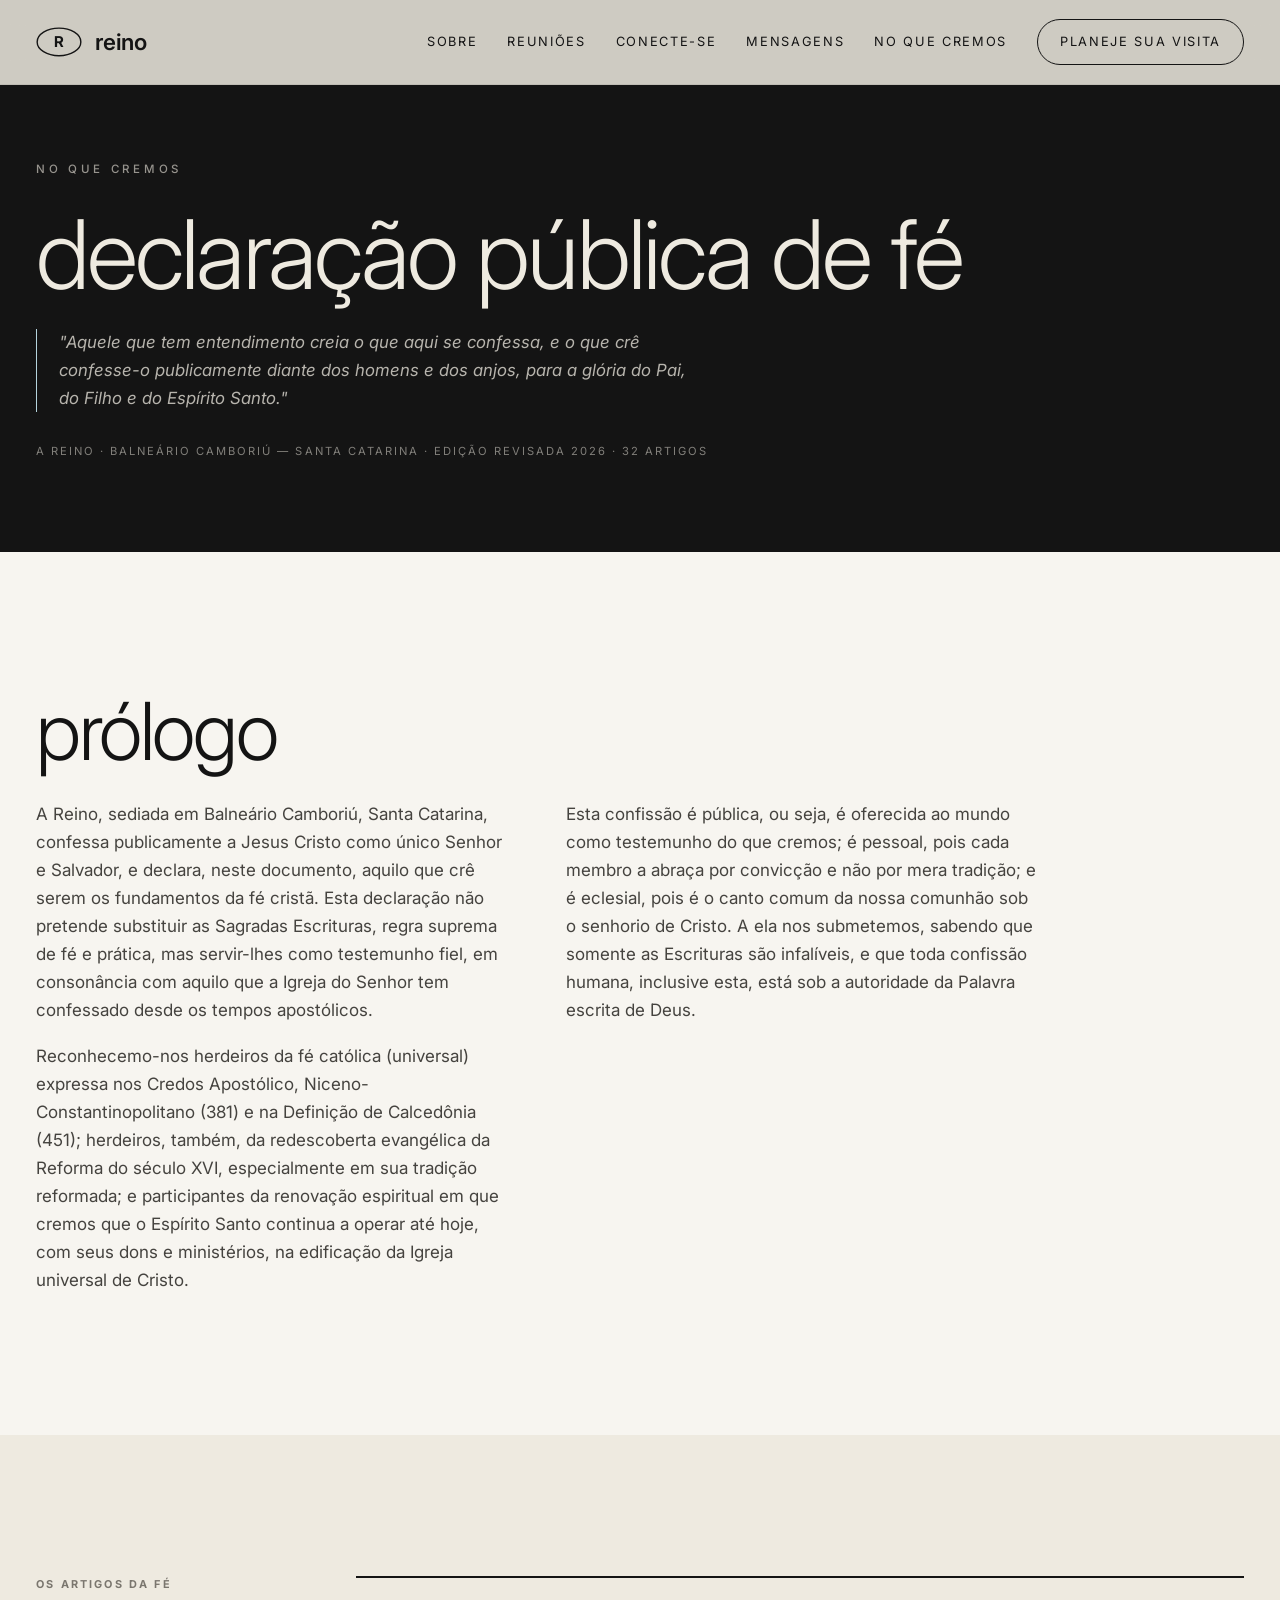
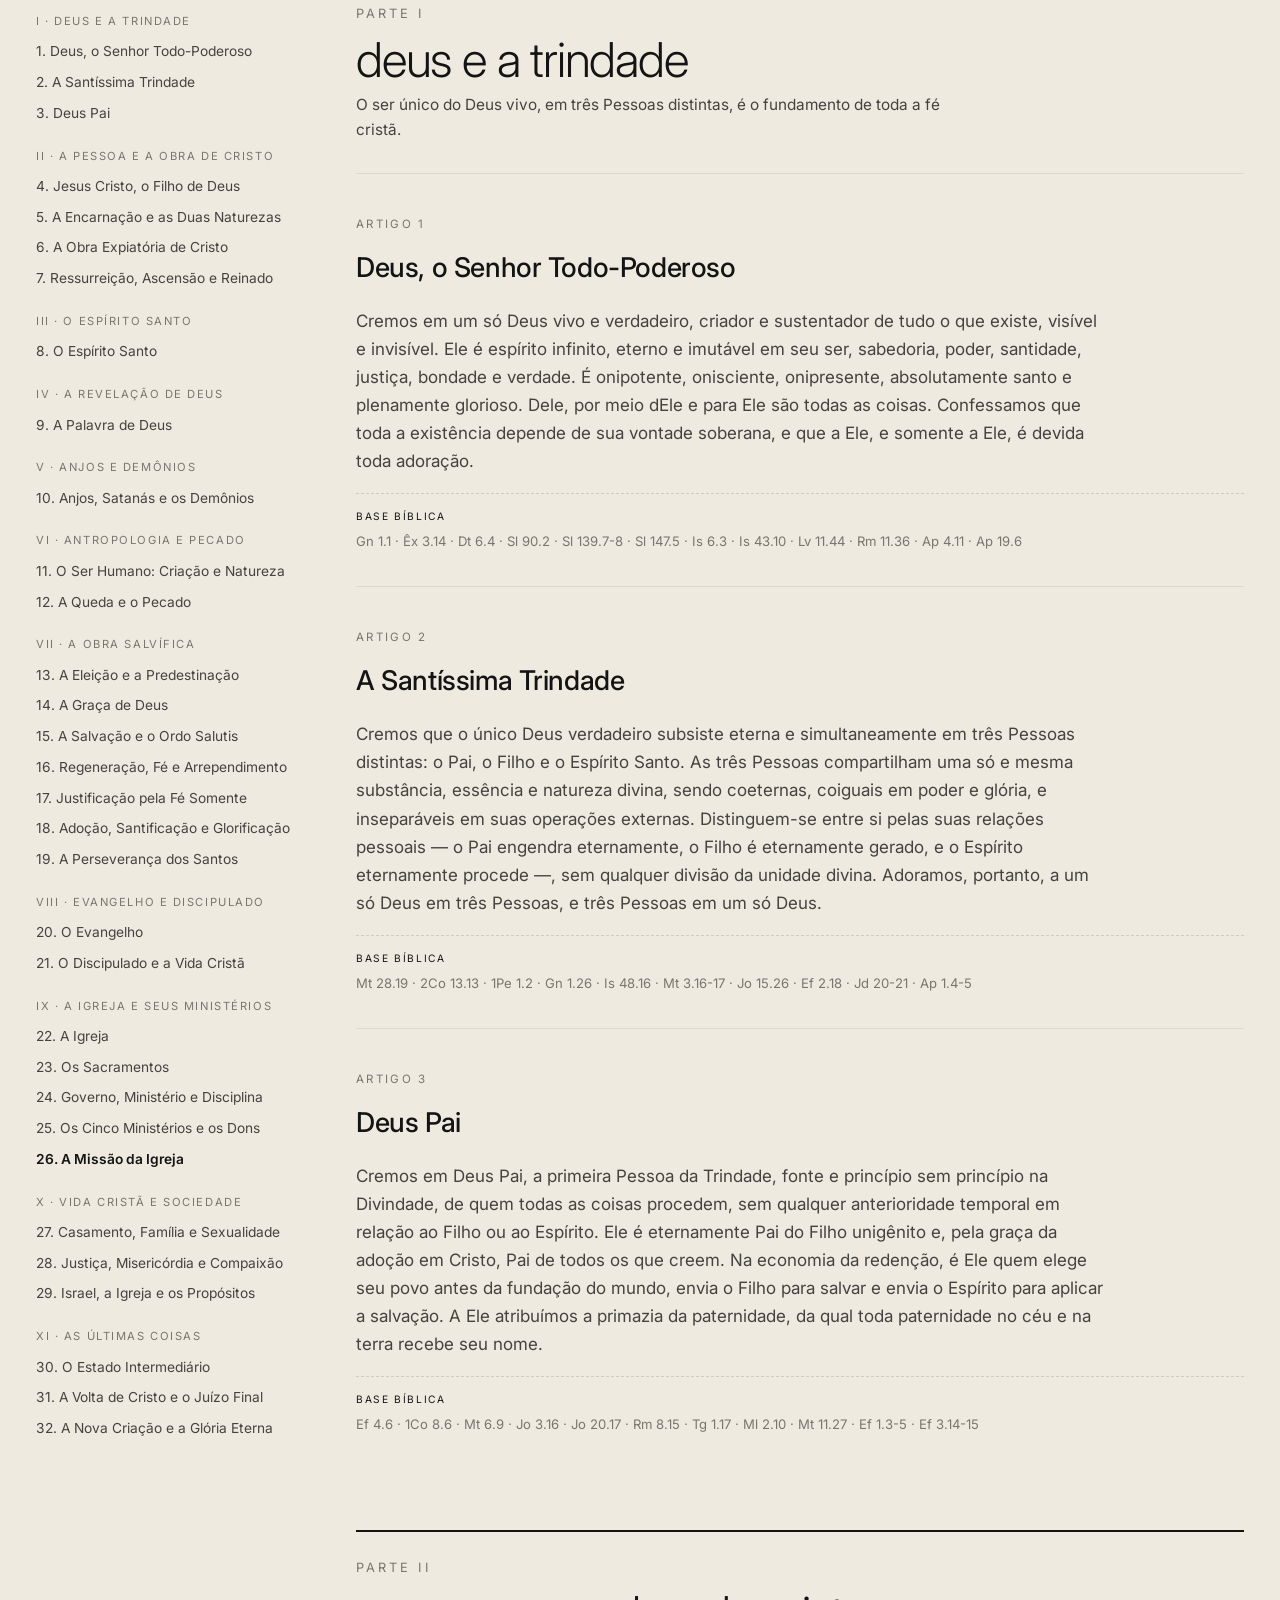
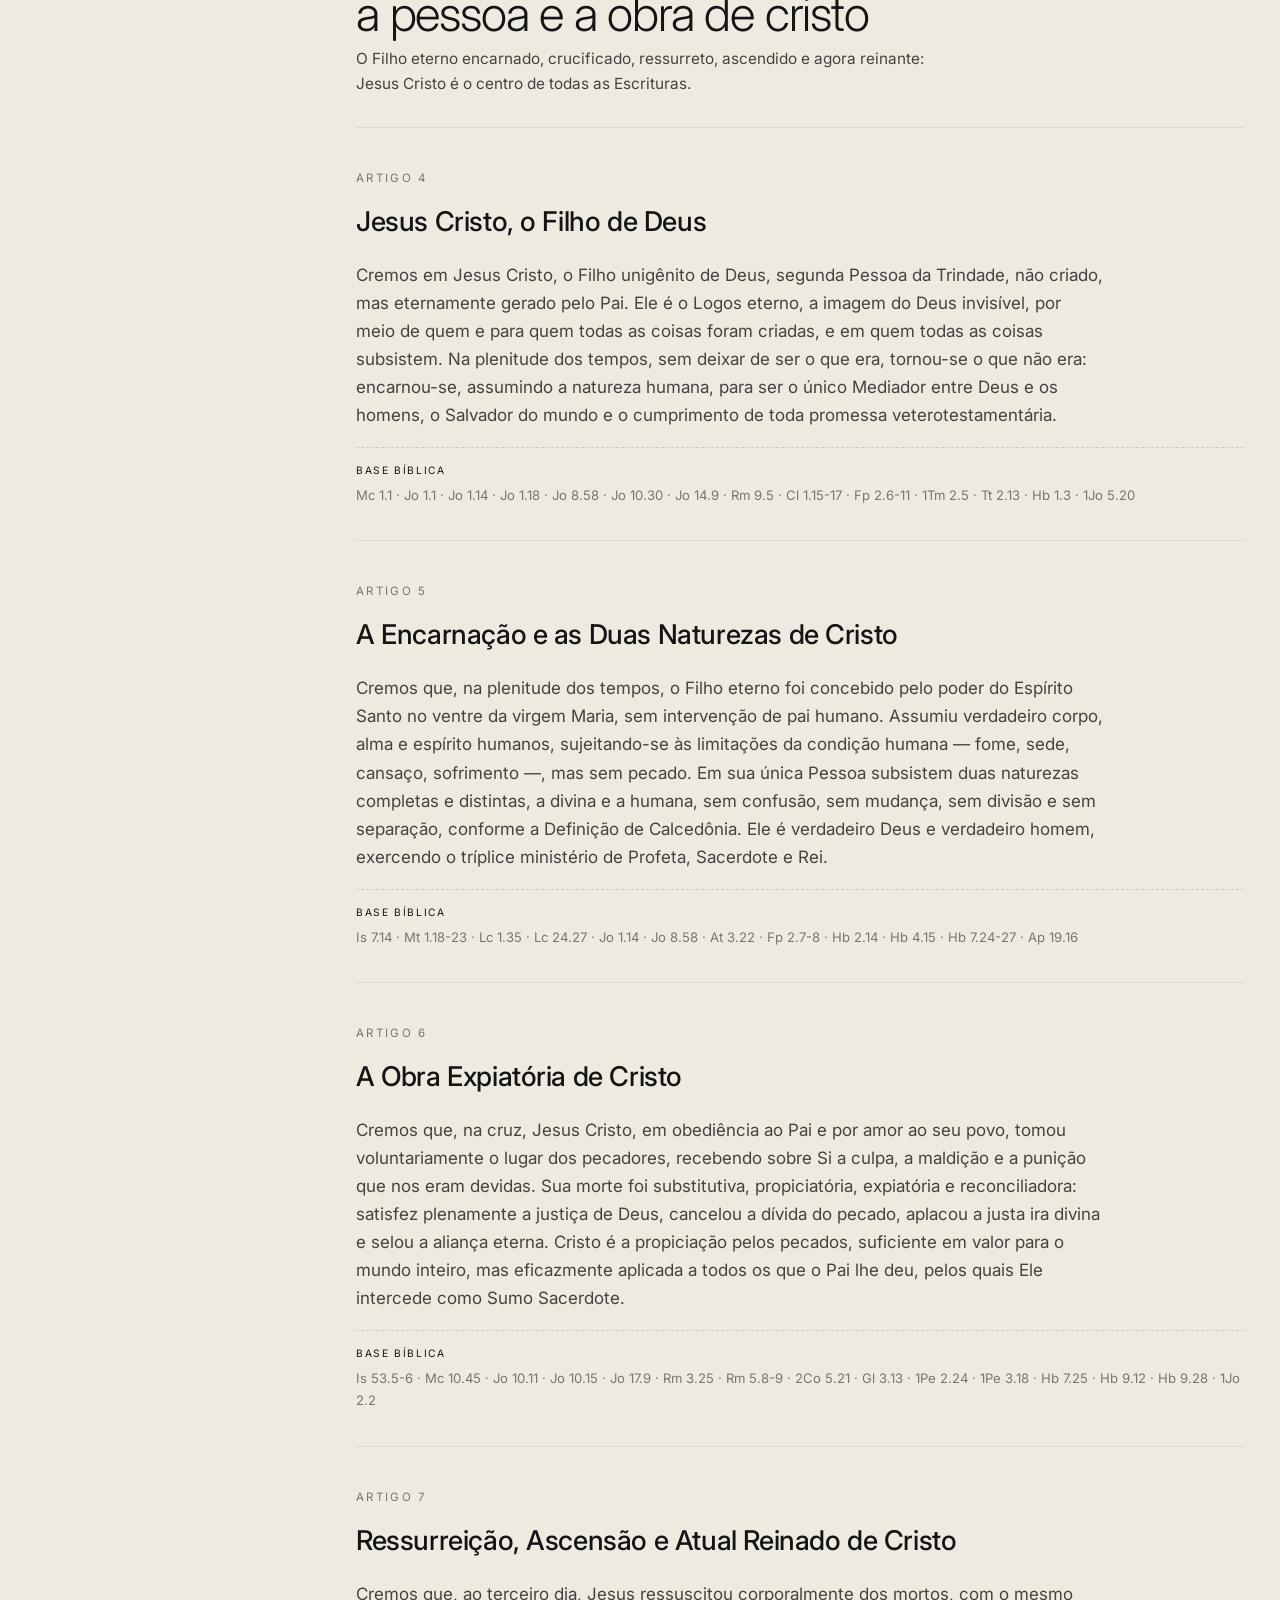
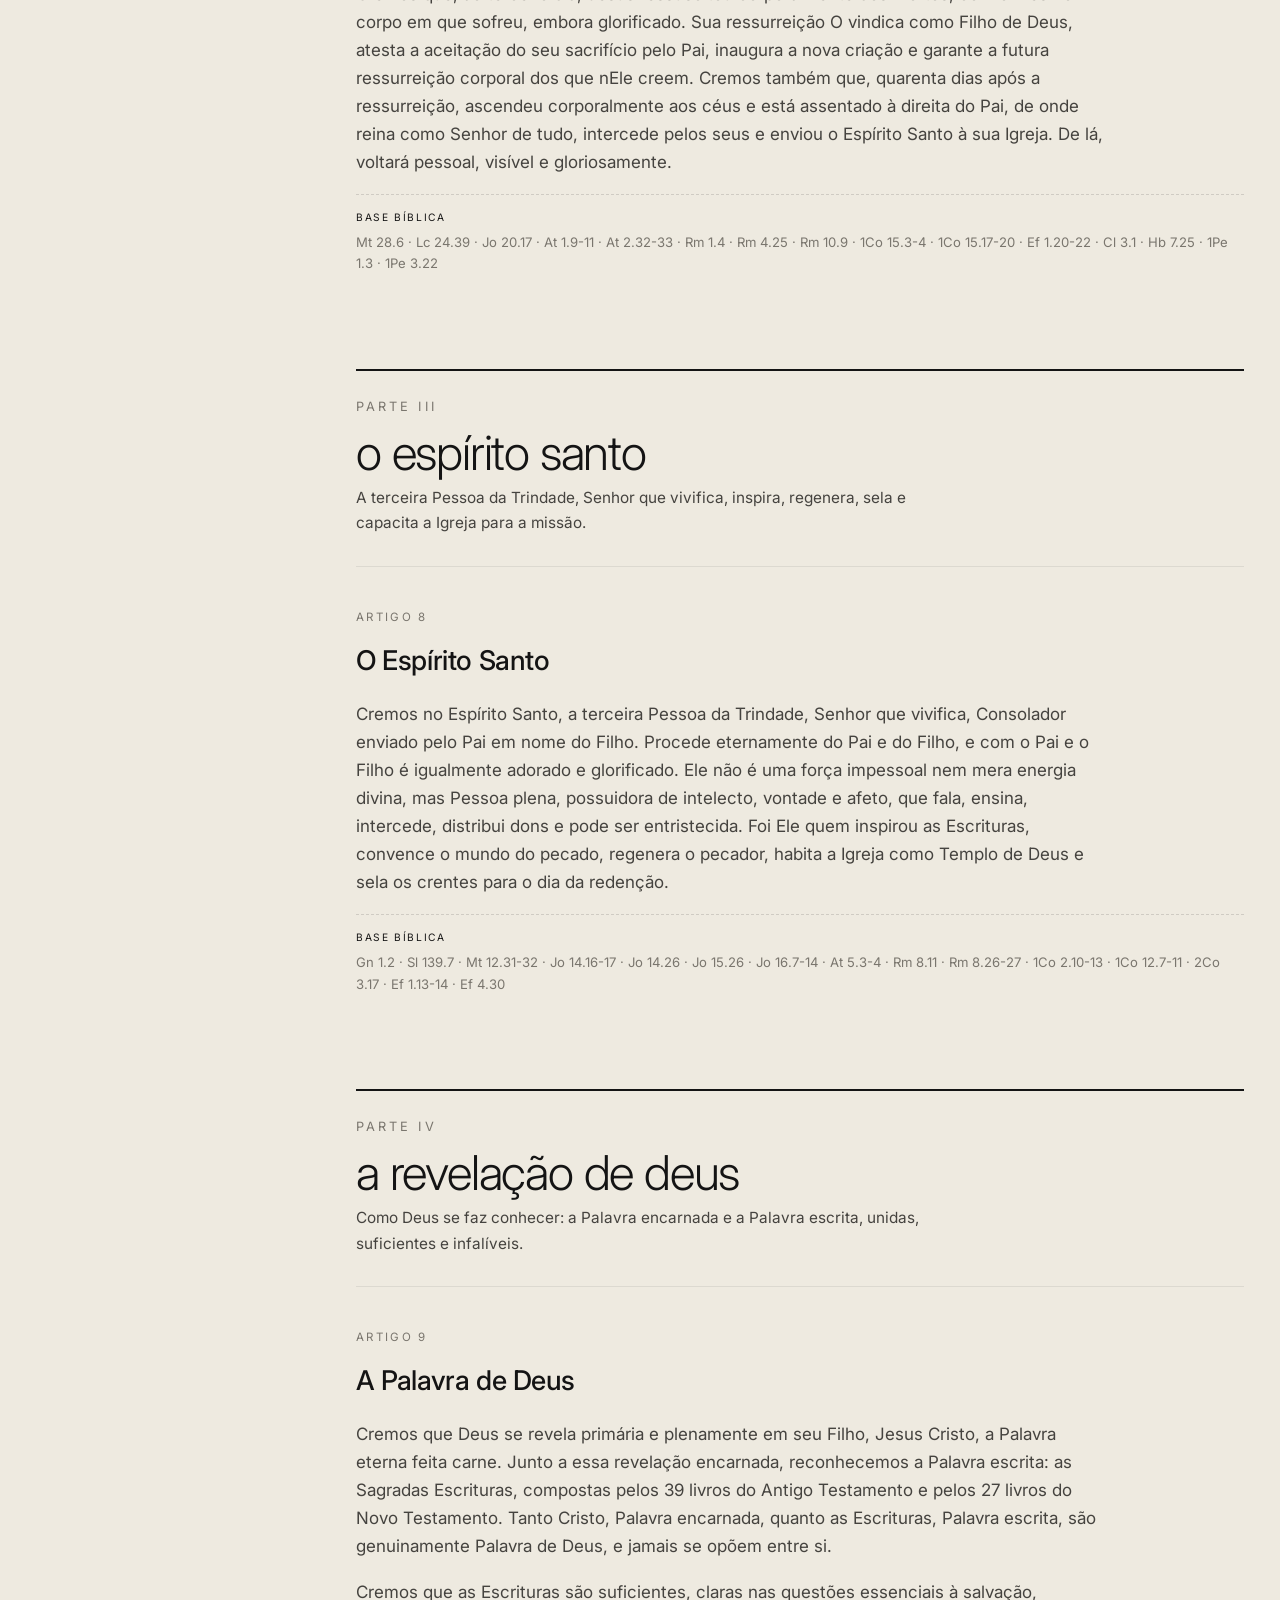
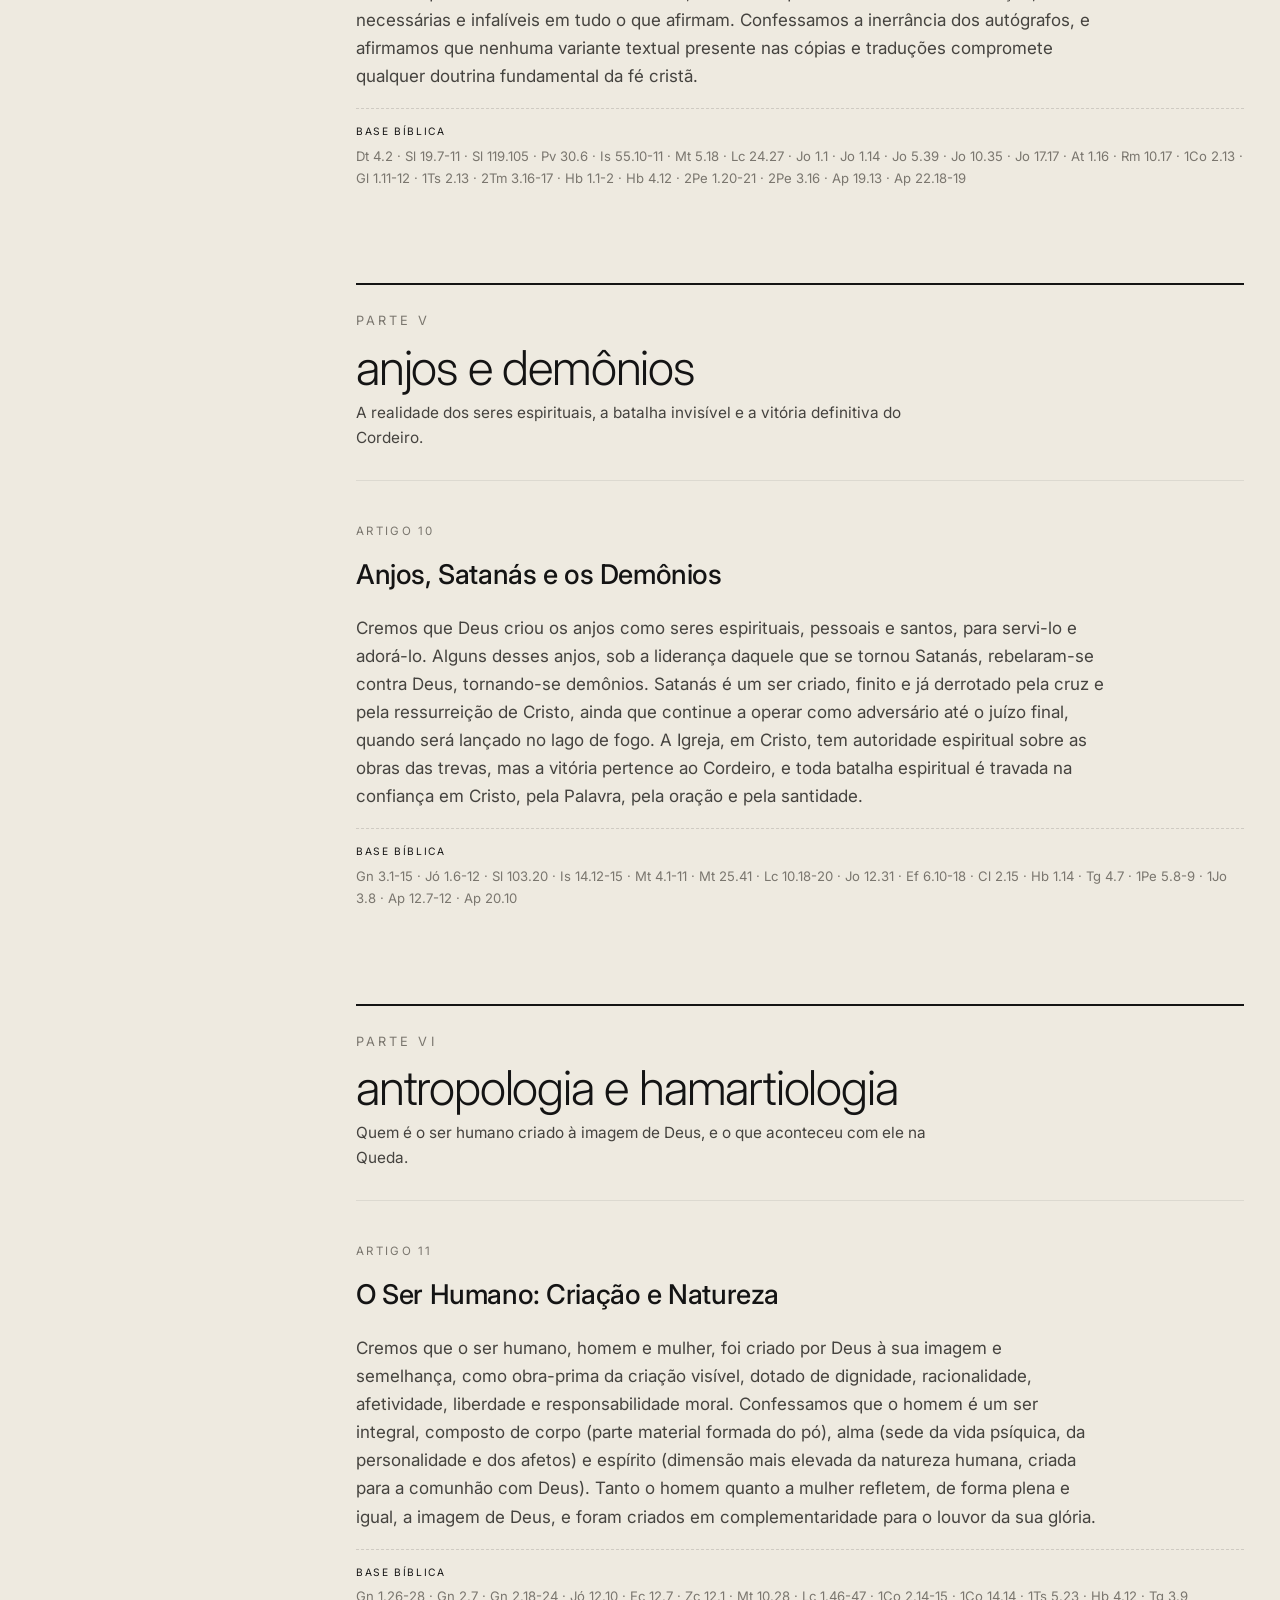
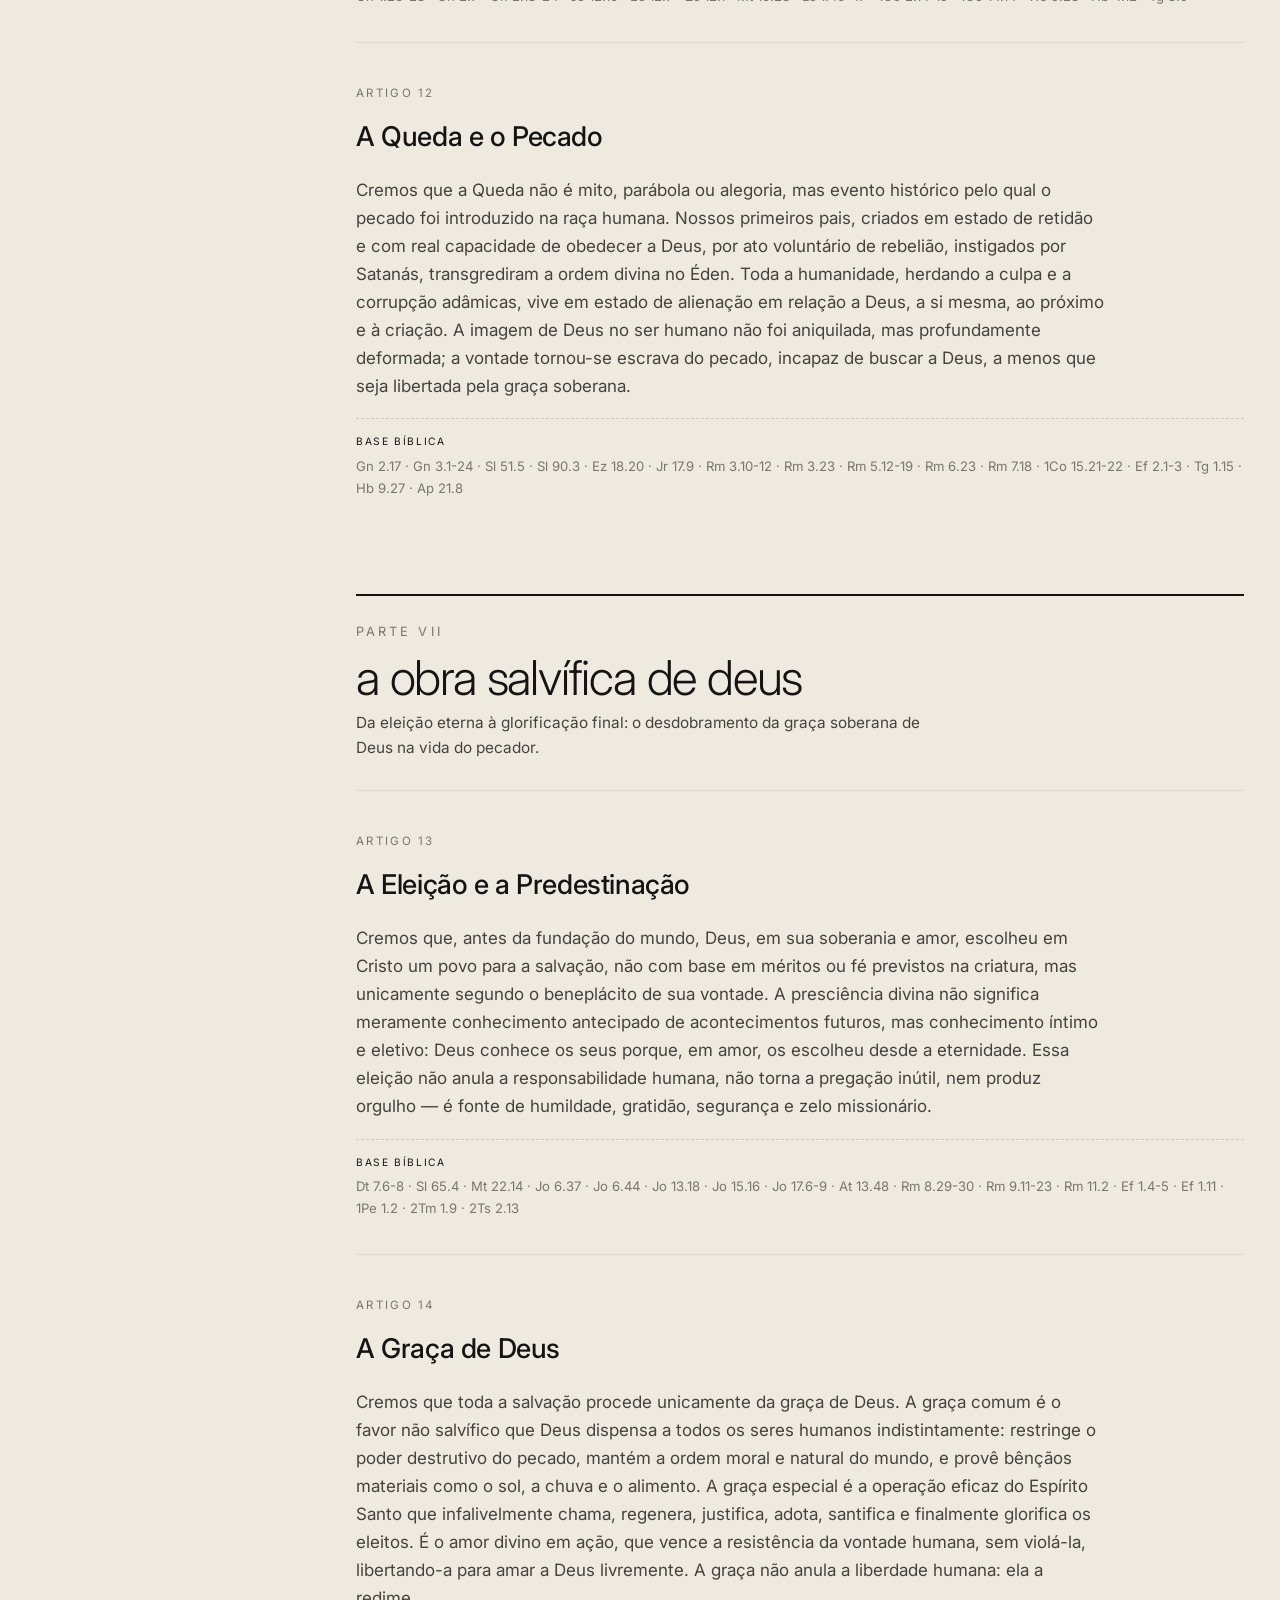
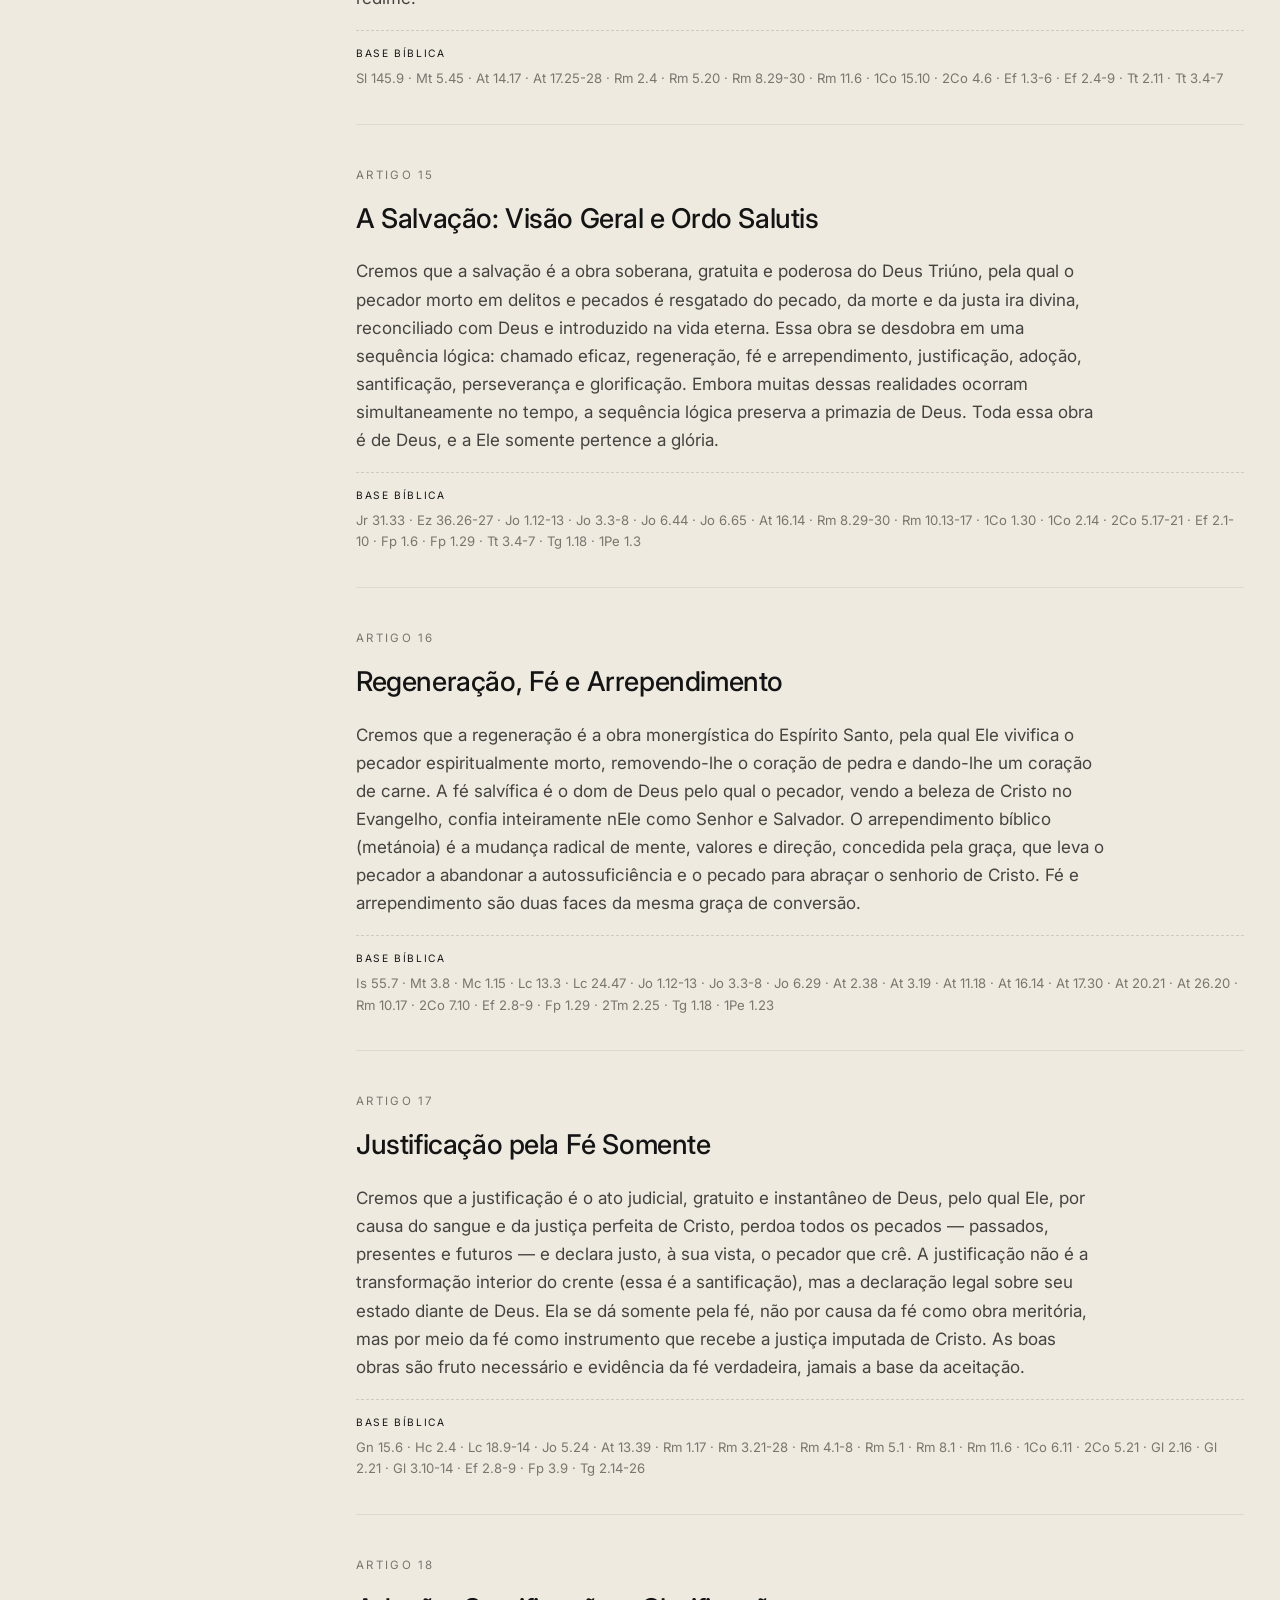
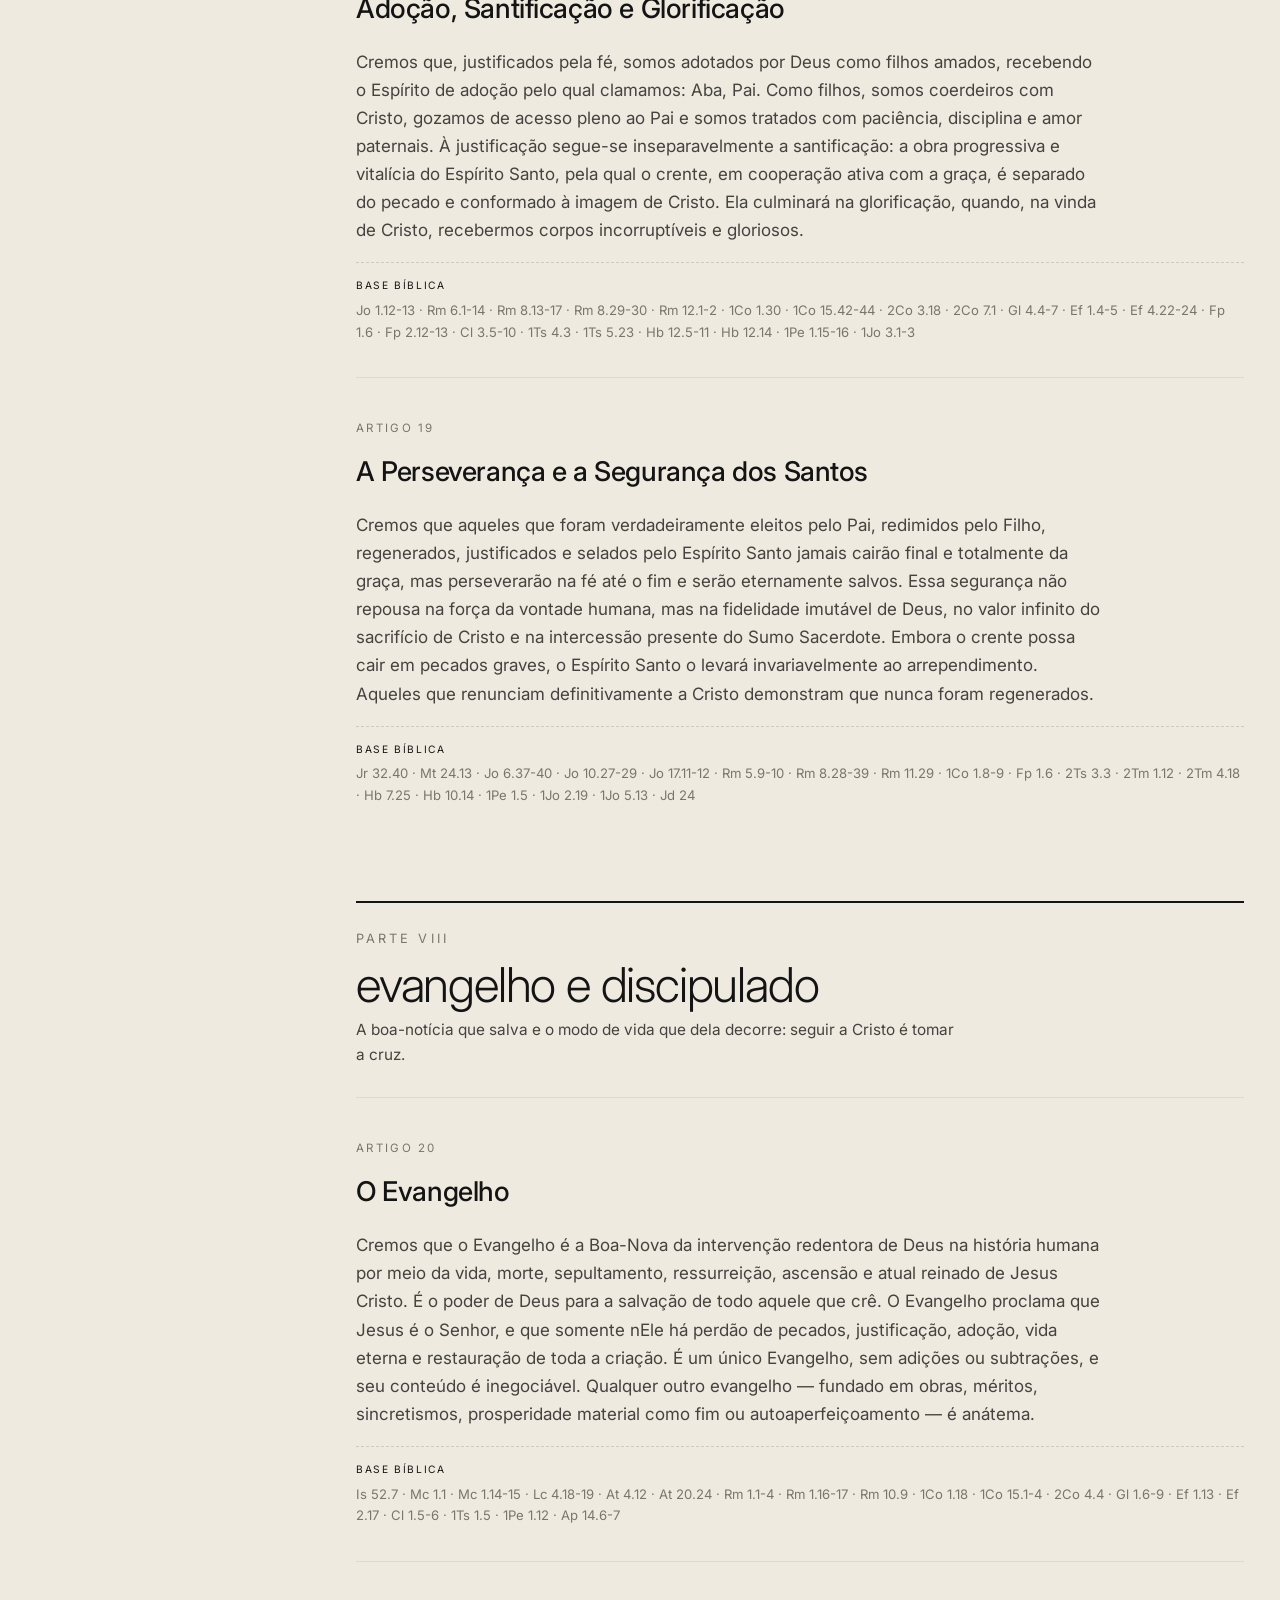
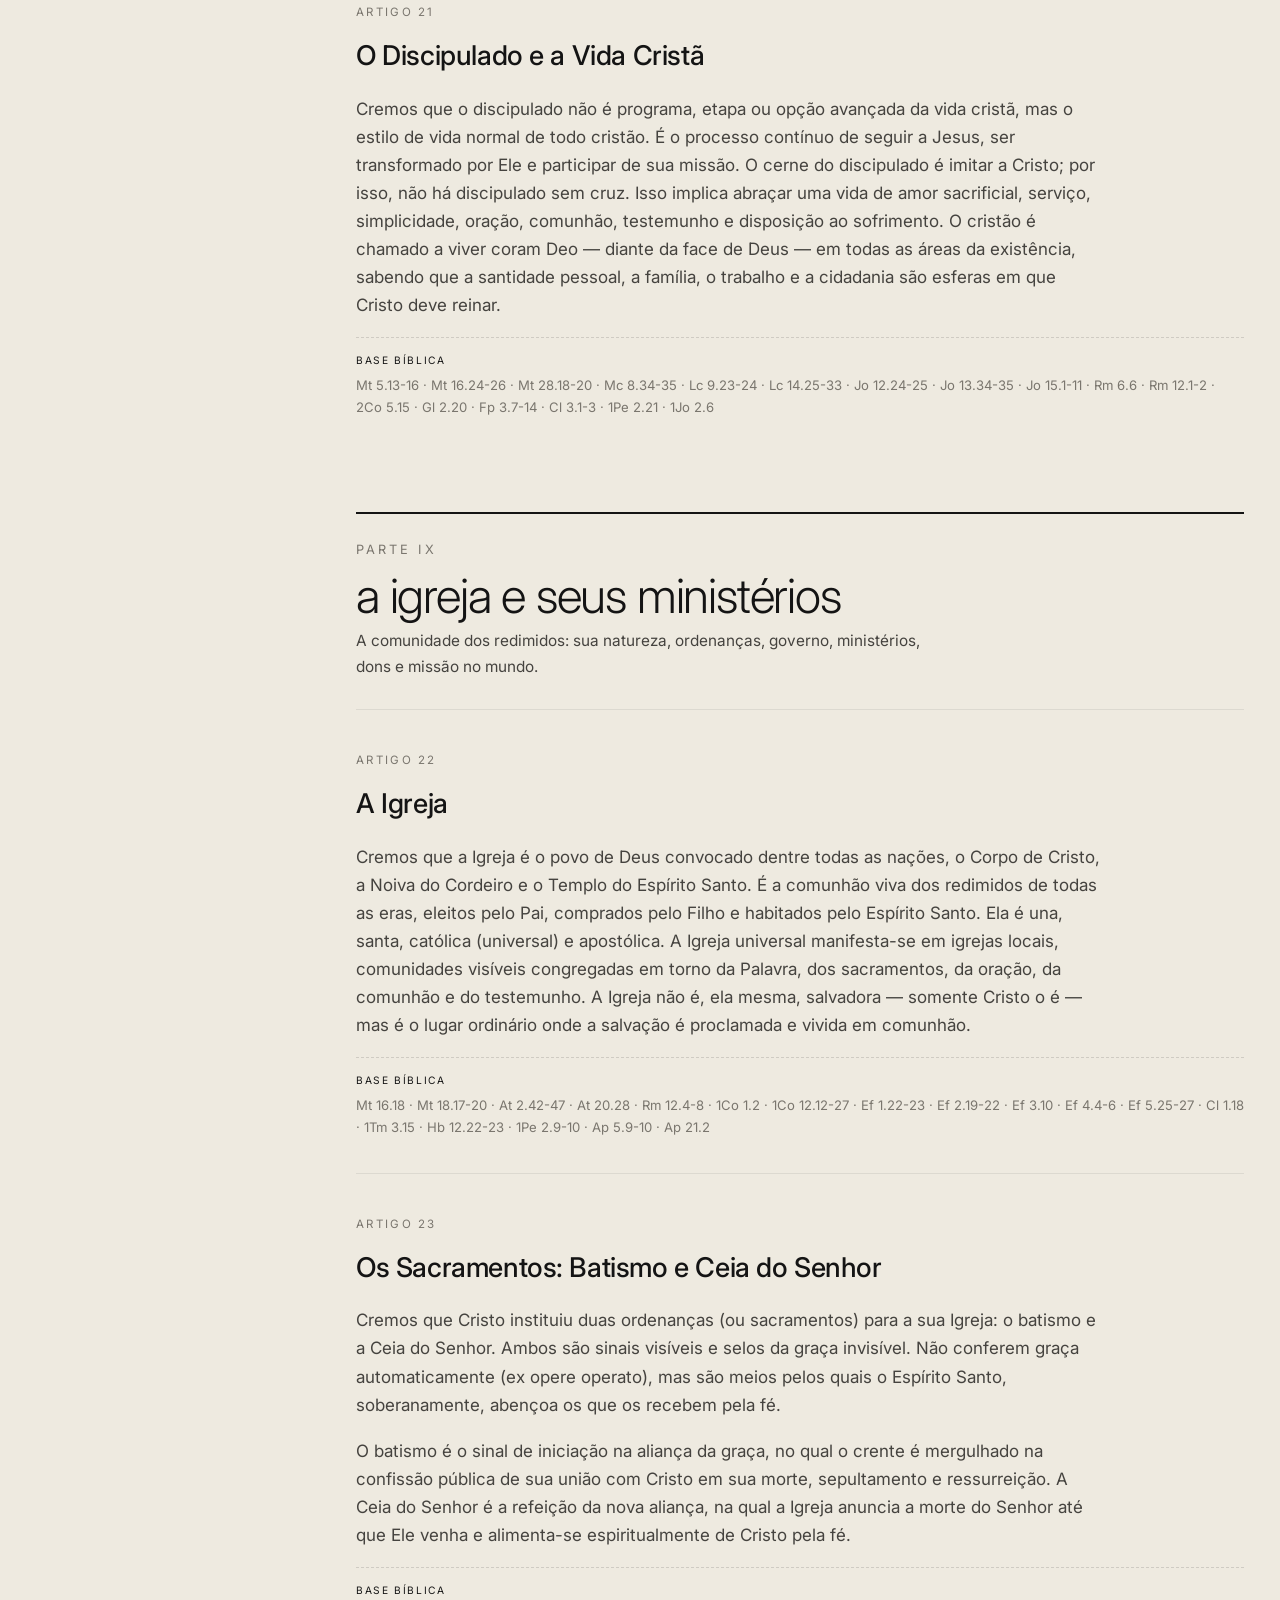
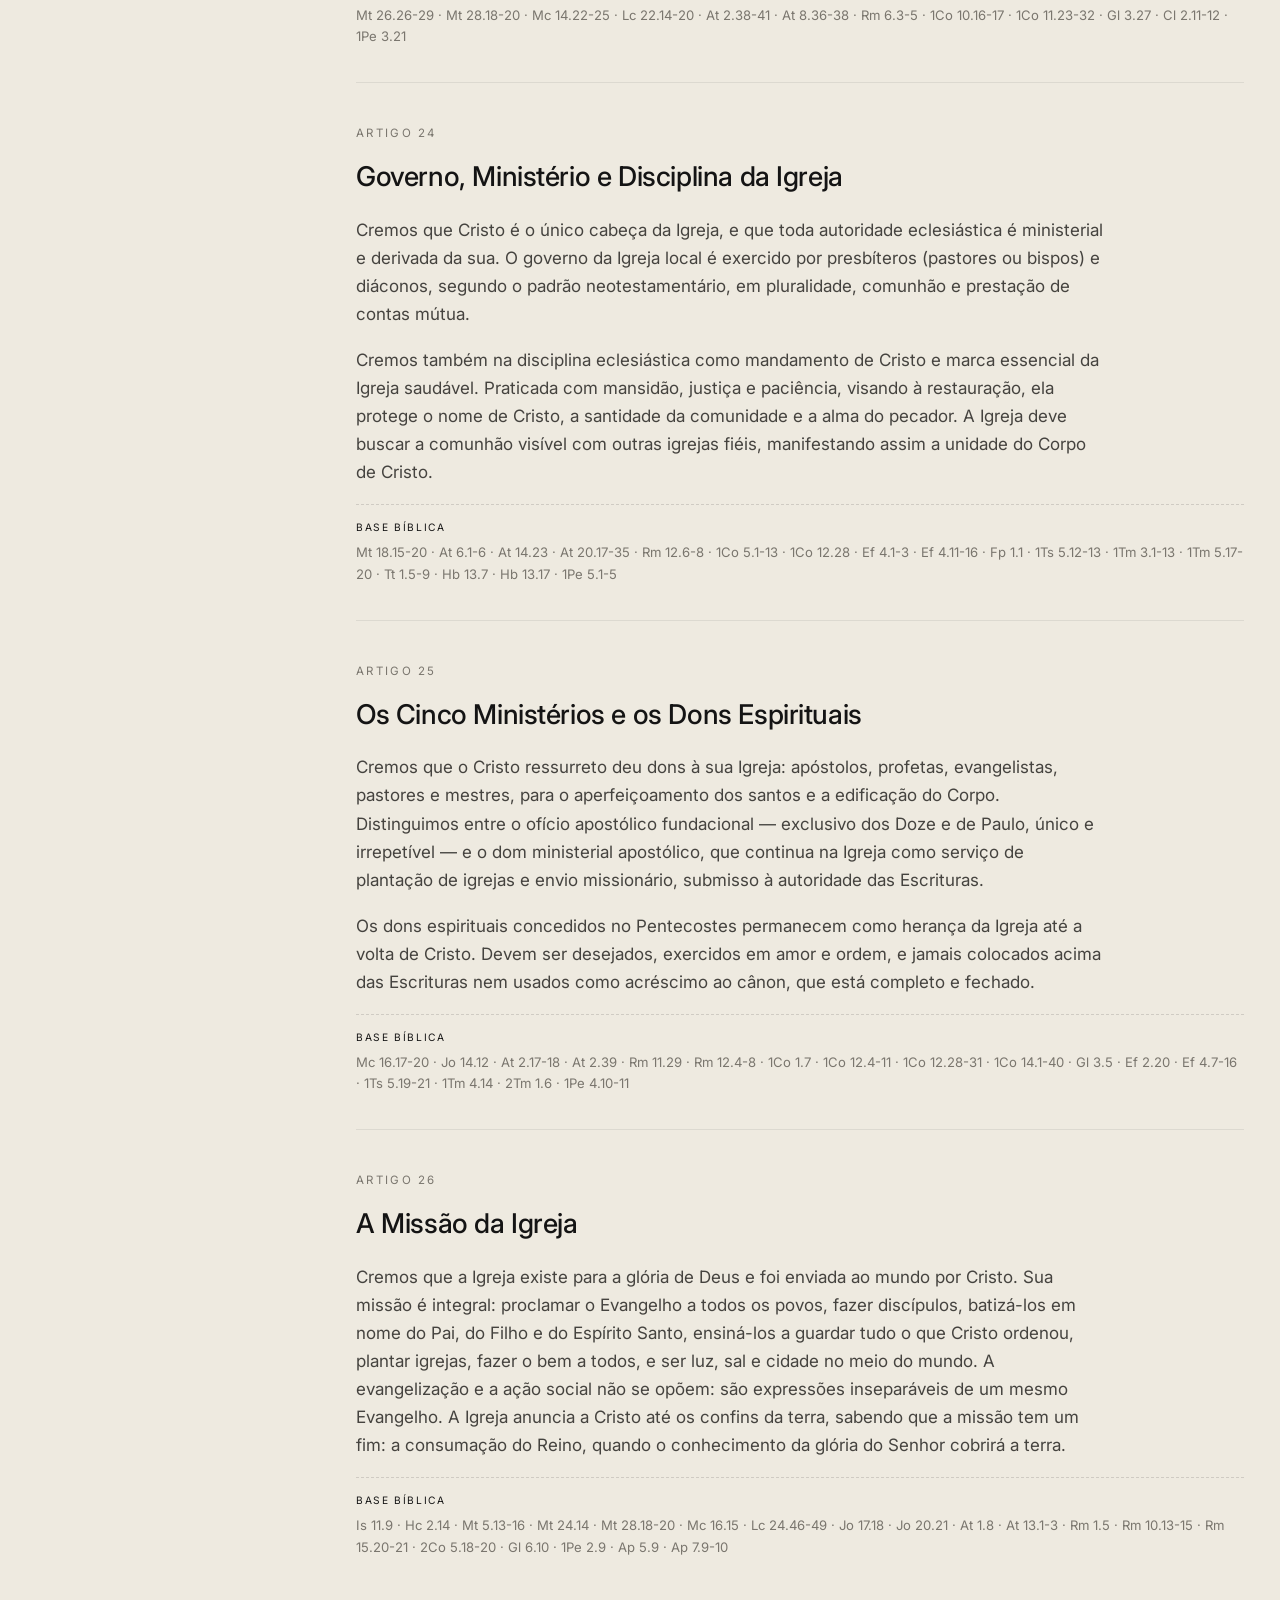
==== fe.html @ 9d184c22 "Rebuild site from the Reino briefing + full Declaração de Fé page Full rebuild following Pastor Edua" ====
<!DOCTYPE html>
<html lang="pt-BR">
<head>
  <meta charset="UTF-8" />
  <meta name="viewport" content="width=device-width, initial-scale=1.0" />
  <title>No que cremos · Declaração Pública de Fé — a Reino</title>
  <meta name="description" content="A Declaração Pública de Fé da Reino (Balneário Camboriú): 32 artigos, do Deus Trino à nova criação, com base bíblica. Edição revisada 2026." />
  <meta name="theme-color" content="#141414" />
  <link rel="preconnect" href="https://fonts.googleapis.com" />
  <link rel="preconnect" href="https://fonts.gstatic.com" crossorigin />
  <link href="https://fonts.googleapis.com/css2?family=Inter:wght@300;400;500;600;700&display=swap" rel="stylesheet" />
  <link rel="stylesheet" href="css/styles.css" />
  <link rel="icon" href="data:image/svg+xml,%3Csvg xmlns='http://www.w3.org/2000/svg' viewBox='0 0 64 64'%3E%3Crect width='64' height='64' fill='%23141414'/%3E%3Cellipse cx='32' cy='32' rx='24' ry='16' fill='none' stroke='%23EEEAE0' stroke-width='2.5'/%3E%3Ctext x='32' y='42' font-family='Arial' font-weight='bold' font-size='26' fill='%23EEEAE0' text-anchor='middle'%3ER%3C/text%3E%3C/svg%3E" />
</head>
<body>
  <!-- ===== HEADER ===== -->
  <header class="site-header scrolled" id="siteHeader">
    <div class="container nav-inner">
      <a href="index.html" class="brand" aria-label="a Reino - início">
        <span class="mark" aria-hidden="true"><svg viewBox="0 0 80 52" fill="none"><ellipse cx="40" cy="26" rx="38" ry="24" stroke="currentColor" stroke-width="2.4"/><text x="40" y="35" text-anchor="middle" font-family="Inter, Arial, sans-serif" font-weight="700" font-size="26" fill="currentColor">R</text></svg></span>
        <span class="brand-word">reino</span>
      </a>
      <nav class="nav-links" id="navLinks" aria-label="Navegação principal">
        <a href="index.html#manifesto">Sobre</a>
        <a href="index.html#reunioes">Reuniões</a>
        <a href="index.html#conecte">Conecte-se</a>
        <a href="index.html#mensagens">Mensagens</a>
        <a href="fe.html">No que cremos</a>
        <a href="index.html#visita" class="nav-cta">Planeje sua visita</a>
      </nav>
      <button class="nav-toggle" id="navToggle" aria-label="Abrir menu" aria-expanded="false" aria-controls="navLinks">
        <span></span><span></span><span></span>
      </button>
    </div>
  </header>

  <!-- ===== HERO ===== -->
  <section class="fe-hero">
    <div class="container">
      <p class="eyebrow">No que cremos</p>
      <h1>Declaração Pública de Fé</h1>
      <p class="epigraph">"Aquele que tem entendimento creia o que aqui se confessa, e o que crê confesse-o publicamente diante dos homens e dos anjos, para a glória do Pai, do Filho e do Espírito Santo."</p>
      <p class="meta">a Reino · Balneário Camboriú — Santa Catarina · Edição revisada 2026 · 32 artigos</p>
    </div>
  </section>

  <!-- ===== PRÓLOGO ===== -->
  <section class="section fe-prologo">
    <div class="container">
      <h2 class="h2">prólogo</h2>
      <div class="cols">
        <p>A Reino, sediada em Balneário Camboriú, Santa Catarina, confessa publicamente a Jesus Cristo como único Senhor e Salvador, e declara, neste documento, aquilo que crê serem os fundamentos da fé cristã. Esta declaração não pretende substituir as Sagradas Escrituras, regra suprema de fé e prática, mas servir-lhes como testemunho fiel, em consonância com aquilo que a Igreja do Senhor tem confessado desde os tempos apostólicos.</p>
        <p>Reconhecemo-nos herdeiros da fé católica (universal) expressa nos Credos Apostólico, Niceno-Constantinopolitano (381) e na Definição de Calcedônia (451); herdeiros, também, da redescoberta evangélica da Reforma do século XVI, especialmente em sua tradição reformada; e participantes da renovação espiritual em que cremos que o Espírito Santo continua a operar até hoje, com seus dons e ministérios, na edificação da Igreja universal de Cristo.</p>
        <p>Esta confissão é pública, ou seja, é oferecida ao mundo como testemunho do que cremos; é pessoal, pois cada membro a abraça por convicção e não por mera tradição; e é eclesial, pois é o canto comum da nossa comunhão sob o senhorio de Cristo. A ela nos submetemos, sabendo que somente as Escrituras são infalíveis, e que toda confissão humana, inclusive esta, está sob a autoridade da Palavra escrita de Deus.</p>
      </div>
    </div>
  </section>

  <!-- ===== CORPO ===== -->
  <section class="section fe-body">
    <div class="container fe-layout">

      <!-- TOC -->
      <aside class="fe-toc" aria-label="Índice">
        <h4>Os artigos da fé</h4>
        <nav>
          <p class="part-t">I · Deus e a Trindade</p>
          <a href="#a1">1. Deus, o Senhor Todo-Poderoso</a>
          <a href="#a2">2. A Santíssima Trindade</a>
          <a href="#a3">3. Deus Pai</a>
          <p class="part-t">II · A Pessoa e a Obra de Cristo</p>
          <a href="#a4">4. Jesus Cristo, o Filho de Deus</a>
          <a href="#a5">5. A Encarnação e as Duas Naturezas</a>
          <a href="#a6">6. A Obra Expiatória de Cristo</a>
          <a href="#a7">7. Ressurreição, Ascensão e Reinado</a>
          <p class="part-t">III · O Espírito Santo</p>
          <a href="#a8">8. O Espírito Santo</a>
          <p class="part-t">IV · A Revelação de Deus</p>
          <a href="#a9">9. A Palavra de Deus</a>
          <p class="part-t">V · Anjos e Demônios</p>
          <a href="#a10">10. Anjos, Satanás e os Demônios</a>
          <p class="part-t">VI · Antropologia e Pecado</p>
          <a href="#a11">11. O Ser Humano: Criação e Natureza</a>
          <a href="#a12">12. A Queda e o Pecado</a>
          <p class="part-t">VII · A Obra Salvífica</p>
          <a href="#a13">13. A Eleição e a Predestinação</a>
          <a href="#a14">14. A Graça de Deus</a>
          <a href="#a15">15. A Salvação e o Ordo Salutis</a>
          <a href="#a16">16. Regeneração, Fé e Arrependimento</a>
          <a href="#a17">17. Justificação pela Fé Somente</a>
          <a href="#a18">18. Adoção, Santificação e Glorificação</a>
          <a href="#a19">19. A Perseverança dos Santos</a>
          <p class="part-t">VIII · Evangelho e Discipulado</p>
          <a href="#a20">20. O Evangelho</a>
          <a href="#a21">21. O Discipulado e a Vida Cristã</a>
          <p class="part-t">IX · A Igreja e seus Ministérios</p>
          <a href="#a22">22. A Igreja</a>
          <a href="#a23">23. Os Sacramentos</a>
          <a href="#a24">24. Governo, Ministério e Disciplina</a>
          <a href="#a25">25. Os Cinco Ministérios e os Dons</a>
          <a href="#a26">26. A Missão da Igreja</a>
          <p class="part-t">X · Vida Cristã e Sociedade</p>
          <a href="#a27">27. Casamento, Família e Sexualidade</a>
          <a href="#a28">28. Justiça, Misericórdia e Compaixão</a>
          <a href="#a29">29. Israel, a Igreja e os Propósitos</a>
          <p class="part-t">XI · As Últimas Coisas</p>
          <a href="#a30">30. O Estado Intermediário</a>
          <a href="#a31">31. A Volta de Cristo e o Juízo Final</a>
          <a href="#a32">32. A Nova Criação e a Glória Eterna</a>
        </nav>
      </aside>

      <!-- ARTIGOS -->
      <div class="fe-articles">

        <!-- PARTE I -->
        <div class="fe-part-head"><span class="rn">Parte I</span><h2>Deus e a Trindade</h2><p>O ser único do Deus vivo, em três Pessoas distintas, é o fundamento de toda a fé cristã.</p></div>

        <article class="artigo" id="a1">
          <span class="an">Artigo 1</span>
          <h3>Deus, o Senhor Todo-Poderoso</h3>
          <p>Cremos em um só Deus vivo e verdadeiro, criador e sustentador de tudo o que existe, visível e invisível. Ele é espírito infinito, eterno e imutável em seu ser, sabedoria, poder, santidade, justiça, bondade e verdade. É onipotente, onisciente, onipresente, absolutamente santo e plenamente glorioso. Dele, por meio dEle e para Ele são todas as coisas. Confessamos que toda a existência depende de sua vontade soberana, e que a Ele, e somente a Ele, é devida toda adoração.</p>
          <div class="ref"><span class="l">Base bíblica</span>Gn 1.1 · Êx 3.14 · Dt 6.4 · Sl 90.2 · Sl 139.7-8 · Sl 147.5 · Is 6.3 · Is 43.10 · Lv 11.44 · Rm 11.36 · Ap 4.11 · Ap 19.6</div>
        </article>

        <article class="artigo" id="a2">
          <span class="an">Artigo 2</span>
          <h3>A Santíssima Trindade</h3>
          <p>Cremos que o único Deus verdadeiro subsiste eterna e simultaneamente em três Pessoas distintas: o Pai, o Filho e o Espírito Santo. As três Pessoas compartilham uma só e mesma substância, essência e natureza divina, sendo coeternas, coiguais em poder e glória, e inseparáveis em suas operações externas. Distinguem-se entre si pelas suas relações pessoais — o Pai engendra eternamente, o Filho é eternamente gerado, e o Espírito eternamente procede —, sem qualquer divisão da unidade divina. Adoramos, portanto, a um só Deus em três Pessoas, e três Pessoas em um só Deus.</p>
          <div class="ref"><span class="l">Base bíblica</span>Mt 28.19 · 2Co 13.13 · 1Pe 1.2 · Gn 1.26 · Is 48.16 · Mt 3.16-17 · Jo 15.26 · Ef 2.18 · Jd 20-21 · Ap 1.4-5</div>
        </article>

        <article class="artigo" id="a3">
          <span class="an">Artigo 3</span>
          <h3>Deus Pai</h3>
          <p>Cremos em Deus Pai, a primeira Pessoa da Trindade, fonte e princípio sem princípio na Divindade, de quem todas as coisas procedem, sem qualquer anterioridade temporal em relação ao Filho ou ao Espírito. Ele é eternamente Pai do Filho unigênito e, pela graça da adoção em Cristo, Pai de todos os que creem. Na economia da redenção, é Ele quem elege seu povo antes da fundação do mundo, envia o Filho para salvar e envia o Espírito para aplicar a salvação. A Ele atribuímos a primazia da paternidade, da qual toda paternidade no céu e na terra recebe seu nome.</p>
          <div class="ref"><span class="l">Base bíblica</span>Ef 4.6 · 1Co 8.6 · Mt 6.9 · Jo 3.16 · Jo 20.17 · Rm 8.15 · Tg 1.17 · Ml 2.10 · Mt 11.27 · Ef 1.3-5 · Ef 3.14-15</div>
        </article>

        <!-- PARTE II -->
        <div class="fe-part-head"><span class="rn">Parte II</span><h2>A Pessoa e a Obra de Cristo</h2><p>O Filho eterno encarnado, crucificado, ressurreto, ascendido e agora reinante: Jesus Cristo é o centro de todas as Escrituras.</p></div>

        <article class="artigo" id="a4">
          <span class="an">Artigo 4</span>
          <h3>Jesus Cristo, o Filho de Deus</h3>
          <p>Cremos em Jesus Cristo, o Filho unigênito de Deus, segunda Pessoa da Trindade, não criado, mas eternamente gerado pelo Pai. Ele é o Logos eterno, a imagem do Deus invisível, por meio de quem e para quem todas as coisas foram criadas, e em quem todas as coisas subsistem. Na plenitude dos tempos, sem deixar de ser o que era, tornou-se o que não era: encarnou-se, assumindo a natureza humana, para ser o único Mediador entre Deus e os homens, o Salvador do mundo e o cumprimento de toda promessa veterotestamentária.</p>
          <div class="ref"><span class="l">Base bíblica</span>Mc 1.1 · Jo 1.1 · Jo 1.14 · Jo 1.18 · Jo 8.58 · Jo 10.30 · Jo 14.9 · Rm 9.5 · Cl 1.15-17 · Fp 2.6-11 · 1Tm 2.5 · Tt 2.13 · Hb 1.3 · 1Jo 5.20</div>
        </article>

        <article class="artigo" id="a5">
          <span class="an">Artigo 5</span>
          <h3>A Encarnação e as Duas Naturezas de Cristo</h3>
          <p>Cremos que, na plenitude dos tempos, o Filho eterno foi concebido pelo poder do Espírito Santo no ventre da virgem Maria, sem intervenção de pai humano. Assumiu verdadeiro corpo, alma e espírito humanos, sujeitando-se às limitações da condição humana — fome, sede, cansaço, sofrimento —, mas sem pecado. Em sua única Pessoa subsistem duas naturezas completas e distintas, a divina e a humana, sem confusão, sem mudança, sem divisão e sem separação, conforme a Definição de Calcedônia. Ele é verdadeiro Deus e verdadeiro homem, exercendo o tríplice ministério de Profeta, Sacerdote e Rei.</p>
          <div class="ref"><span class="l">Base bíblica</span>Is 7.14 · Mt 1.18-23 · Lc 1.35 · Lc 24.27 · Jo 1.14 · Jo 8.58 · At 3.22 · Fp 2.7-8 · Hb 2.14 · Hb 4.15 · Hb 7.24-27 · Ap 19.16</div>
        </article>

        <article class="artigo" id="a6">
          <span class="an">Artigo 6</span>
          <h3>A Obra Expiatória de Cristo</h3>
          <p>Cremos que, na cruz, Jesus Cristo, em obediência ao Pai e por amor ao seu povo, tomou voluntariamente o lugar dos pecadores, recebendo sobre Si a culpa, a maldição e a punição que nos eram devidas. Sua morte foi substitutiva, propiciatória, expiatória e reconciliadora: satisfez plenamente a justiça de Deus, cancelou a dívida do pecado, aplacou a justa ira divina e selou a aliança eterna. Cristo é a propiciação pelos pecados, suficiente em valor para o mundo inteiro, mas eficazmente aplicada a todos os que o Pai lhe deu, pelos quais Ele intercede como Sumo Sacerdote.</p>
          <div class="ref"><span class="l">Base bíblica</span>Is 53.5-6 · Mc 10.45 · Jo 10.11 · Jo 10.15 · Jo 17.9 · Rm 3.25 · Rm 5.8-9 · 2Co 5.21 · Gl 3.13 · 1Pe 2.24 · 1Pe 3.18 · Hb 7.25 · Hb 9.12 · Hb 9.28 · 1Jo 2.2</div>
        </article>

        <article class="artigo" id="a7">
          <span class="an">Artigo 7</span>
          <h3>Ressurreição, Ascensão e Atual Reinado de Cristo</h3>
          <p>Cremos que, ao terceiro dia, Jesus ressuscitou corporalmente dos mortos, com o mesmo corpo em que sofreu, embora glorificado. Sua ressurreição O vindica como Filho de Deus, atesta a aceitação do seu sacrifício pelo Pai, inaugura a nova criação e garante a futura ressurreição corporal dos que nEle creem. Cremos também que, quarenta dias após a ressurreição, ascendeu corporalmente aos céus e está assentado à direita do Pai, de onde reina como Senhor de tudo, intercede pelos seus e enviou o Espírito Santo à sua Igreja. De lá, voltará pessoal, visível e gloriosamente.</p>
          <div class="ref"><span class="l">Base bíblica</span>Mt 28.6 · Lc 24.39 · Jo 20.17 · At 1.9-11 · At 2.32-33 · Rm 1.4 · Rm 4.25 · Rm 10.9 · 1Co 15.3-4 · 1Co 15.17-20 · Ef 1.20-22 · Cl 3.1 · Hb 7.25 · 1Pe 1.3 · 1Pe 3.22</div>
        </article>

        <!-- PARTE III -->
        <div class="fe-part-head"><span class="rn">Parte III</span><h2>O Espírito Santo</h2><p>A terceira Pessoa da Trindade, Senhor que vivifica, inspira, regenera, sela e capacita a Igreja para a missão.</p></div>

        <article class="artigo" id="a8">
          <span class="an">Artigo 8</span>
          <h3>O Espírito Santo</h3>
          <p>Cremos no Espírito Santo, a terceira Pessoa da Trindade, Senhor que vivifica, Consolador enviado pelo Pai em nome do Filho. Procede eternamente do Pai e do Filho, e com o Pai e o Filho é igualmente adorado e glorificado. Ele não é uma força impessoal nem mera energia divina, mas Pessoa plena, possuidora de intelecto, vontade e afeto, que fala, ensina, intercede, distribui dons e pode ser entristecida. Foi Ele quem inspirou as Escrituras, convence o mundo do pecado, regenera o pecador, habita a Igreja como Templo de Deus e sela os crentes para o dia da redenção.</p>
          <div class="ref"><span class="l">Base bíblica</span>Gn 1.2 · Sl 139.7 · Mt 12.31-32 · Jo 14.16-17 · Jo 14.26 · Jo 15.26 · Jo 16.7-14 · At 5.3-4 · Rm 8.11 · Rm 8.26-27 · 1Co 2.10-13 · 1Co 12.7-11 · 2Co 3.17 · Ef 1.13-14 · Ef 4.30</div>
        </article>

        <!-- PARTE IV -->
        <div class="fe-part-head"><span class="rn">Parte IV</span><h2>A Revelação de Deus</h2><p>Como Deus se faz conhecer: a Palavra encarnada e a Palavra escrita, unidas, suficientes e infalíveis.</p></div>

        <article class="artigo" id="a9">
          <span class="an">Artigo 9</span>
          <h3>A Palavra de Deus</h3>
          <p>Cremos que Deus se revela primária e plenamente em seu Filho, Jesus Cristo, a Palavra eterna feita carne. Junto a essa revelação encarnada, reconhecemos a Palavra escrita: as Sagradas Escrituras, compostas pelos 39 livros do Antigo Testamento e pelos 27 livros do Novo Testamento. Tanto Cristo, Palavra encarnada, quanto as Escrituras, Palavra escrita, são genuinamente Palavra de Deus, e jamais se opõem entre si.</p>
          <p>Cremos que as Escrituras são suficientes, claras nas questões essenciais à salvação, necessárias e infalíveis em tudo o que afirmam. Confessamos a inerrância dos autógrafos, e afirmamos que nenhuma variante textual presente nas cópias e traduções compromete qualquer doutrina fundamental da fé cristã.</p>
          <div class="ref"><span class="l">Base bíblica</span>Dt 4.2 · Sl 19.7-11 · Sl 119.105 · Pv 30.6 · Is 55.10-11 · Mt 5.18 · Lc 24.27 · Jo 1.1 · Jo 1.14 · Jo 5.39 · Jo 10.35 · Jo 17.17 · At 1.16 · Rm 10.17 · 1Co 2.13 · Gl 1.11-12 · 1Ts 2.13 · 2Tm 3.16-17 · Hb 1.1-2 · Hb 4.12 · 2Pe 1.20-21 · 2Pe 3.16 · Ap 19.13 · Ap 22.18-19</div>
        </article>

        <!-- PARTE V -->
        <div class="fe-part-head"><span class="rn">Parte V</span><h2>Anjos e Demônios</h2><p>A realidade dos seres espirituais, a batalha invisível e a vitória definitiva do Cordeiro.</p></div>

        <article class="artigo" id="a10">
          <span class="an">Artigo 10</span>
          <h3>Anjos, Satanás e os Demônios</h3>
          <p>Cremos que Deus criou os anjos como seres espirituais, pessoais e santos, para servi-lo e adorá-lo. Alguns desses anjos, sob a liderança daquele que se tornou Satanás, rebelaram-se contra Deus, tornando-se demônios. Satanás é um ser criado, finito e já derrotado pela cruz e pela ressurreição de Cristo, ainda que continue a operar como adversário até o juízo final, quando será lançado no lago de fogo. A Igreja, em Cristo, tem autoridade espiritual sobre as obras das trevas, mas a vitória pertence ao Cordeiro, e toda batalha espiritual é travada na confiança em Cristo, pela Palavra, pela oração e pela santidade.</p>
          <div class="ref"><span class="l">Base bíblica</span>Gn 3.1-15 · Jó 1.6-12 · Sl 103.20 · Is 14.12-15 · Mt 4.1-11 · Mt 25.41 · Lc 10.18-20 · Jo 12.31 · Ef 6.10-18 · Cl 2.15 · Hb 1.14 · Tg 4.7 · 1Pe 5.8-9 · 1Jo 3.8 · Ap 12.7-12 · Ap 20.10</div>
        </article>

        <!-- PARTE VI -->
        <div class="fe-part-head"><span class="rn">Parte VI</span><h2>Antropologia e Hamartiologia</h2><p>Quem é o ser humano criado à imagem de Deus, e o que aconteceu com ele na Queda.</p></div>

        <article class="artigo" id="a11">
          <span class="an">Artigo 11</span>
          <h3>O Ser Humano: Criação e Natureza</h3>
          <p>Cremos que o ser humano, homem e mulher, foi criado por Deus à sua imagem e semelhança, como obra-prima da criação visível, dotado de dignidade, racionalidade, afetividade, liberdade e responsabilidade moral. Confessamos que o homem é um ser integral, composto de corpo (parte material formada do pó), alma (sede da vida psíquica, da personalidade e dos afetos) e espírito (dimensão mais elevada da natureza humana, criada para a comunhão com Deus). Tanto o homem quanto a mulher refletem, de forma plena e igual, a imagem de Deus, e foram criados em complementaridade para o louvor da sua glória.</p>
          <div class="ref"><span class="l">Base bíblica</span>Gn 1.26-28 · Gn 2.7 · Gn 2.18-24 · Jó 12.10 · Ec 12.7 · Zc 12.1 · Mt 10.28 · Lc 1.46-47 · 1Co 2.14-15 · 1Co 14.14 · 1Ts 5.23 · Hb 4.12 · Tg 3.9</div>
        </article>

        <article class="artigo" id="a12">
          <span class="an">Artigo 12</span>
          <h3>A Queda e o Pecado</h3>
          <p>Cremos que a Queda não é mito, parábola ou alegoria, mas evento histórico pelo qual o pecado foi introduzido na raça humana. Nossos primeiros pais, criados em estado de retidão e com real capacidade de obedecer a Deus, por ato voluntário de rebelião, instigados por Satanás, transgrediram a ordem divina no Éden. Toda a humanidade, herdando a culpa e a corrupção adâmicas, vive em estado de alienação em relação a Deus, a si mesma, ao próximo e à criação. A imagem de Deus no ser humano não foi aniquilada, mas profundamente deformada; a vontade tornou-se escrava do pecado, incapaz de buscar a Deus, a menos que seja libertada pela graça soberana.</p>
          <div class="ref"><span class="l">Base bíblica</span>Gn 2.17 · Gn 3.1-24 · Sl 51.5 · Sl 90.3 · Ez 18.20 · Jr 17.9 · Rm 3.10-12 · Rm 3.23 · Rm 5.12-19 · Rm 6.23 · Rm 7.18 · 1Co 15.21-22 · Ef 2.1-3 · Tg 1.15 · Hb 9.27 · Ap 21.8</div>
        </article>

        <!-- PARTE VII -->
        <div class="fe-part-head"><span class="rn">Parte VII</span><h2>A Obra Salvífica de Deus</h2><p>Da eleição eterna à glorificação final: o desdobramento da graça soberana de Deus na vida do pecador.</p></div>

        <article class="artigo" id="a13">
          <span class="an">Artigo 13</span>
          <h3>A Eleição e a Predestinação</h3>
          <p>Cremos que, antes da fundação do mundo, Deus, em sua soberania e amor, escolheu em Cristo um povo para a salvação, não com base em méritos ou fé previstos na criatura, mas unicamente segundo o beneplácito de sua vontade. A presciência divina não significa meramente conhecimento antecipado de acontecimentos futuros, mas conhecimento íntimo e eletivo: Deus conhece os seus porque, em amor, os escolheu desde a eternidade. Essa eleição não anula a responsabilidade humana, não torna a pregação inútil, nem produz orgulho — é fonte de humildade, gratidão, segurança e zelo missionário.</p>
          <div class="ref"><span class="l">Base bíblica</span>Dt 7.6-8 · Sl 65.4 · Mt 22.14 · Jo 6.37 · Jo 6.44 · Jo 13.18 · Jo 15.16 · Jo 17.6-9 · At 13.48 · Rm 8.29-30 · Rm 9.11-23 · Rm 11.2 · Ef 1.4-5 · Ef 1.11 · 1Pe 1.2 · 2Tm 1.9 · 2Ts 2.13</div>
        </article>

        <article class="artigo" id="a14">
          <span class="an">Artigo 14</span>
          <h3>A Graça de Deus</h3>
          <p>Cremos que toda a salvação procede unicamente da graça de Deus. A graça comum é o favor não salvífico que Deus dispensa a todos os seres humanos indistintamente: restringe o poder destrutivo do pecado, mantém a ordem moral e natural do mundo, e provê bênçãos materiais como o sol, a chuva e o alimento. A graça especial é a operação eficaz do Espírito Santo que infalivelmente chama, regenera, justifica, adota, santifica e finalmente glorifica os eleitos. É o amor divino em ação, que vence a resistência da vontade humana, sem violá-la, libertando-a para amar a Deus livremente. A graça não anula a liberdade humana: ela a redime.</p>
          <div class="ref"><span class="l">Base bíblica</span>Sl 145.9 · Mt 5.45 · At 14.17 · At 17.25-28 · Rm 2.4 · Rm 5.20 · Rm 8.29-30 · Rm 11.6 · 1Co 15.10 · 2Co 4.6 · Ef 1.3-6 · Ef 2.4-9 · Tt 2.11 · Tt 3.4-7</div>
        </article>

        <article class="artigo" id="a15">
          <span class="an">Artigo 15</span>
          <h3>A Salvação: Visão Geral e Ordo Salutis</h3>
          <p>Cremos que a salvação é a obra soberana, gratuita e poderosa do Deus Triúno, pela qual o pecador morto em delitos e pecados é resgatado do pecado, da morte e da justa ira divina, reconciliado com Deus e introduzido na vida eterna. Essa obra se desdobra em uma sequência lógica: chamado eficaz, regeneração, fé e arrependimento, justificação, adoção, santificação, perseverança e glorificação. Embora muitas dessas realidades ocorram simultaneamente no tempo, a sequência lógica preserva a primazia de Deus. Toda essa obra é de Deus, e a Ele somente pertence a glória.</p>
          <div class="ref"><span class="l">Base bíblica</span>Jr 31.33 · Ez 36.26-27 · Jo 1.12-13 · Jo 3.3-8 · Jo 6.44 · Jo 6.65 · At 16.14 · Rm 8.29-30 · Rm 10.13-17 · 1Co 1.30 · 1Co 2.14 · 2Co 5.17-21 · Ef 2.1-10 · Fp 1.6 · Fp 1.29 · Tt 3.4-7 · Tg 1.18 · 1Pe 1.3</div>
        </article>

        <article class="artigo" id="a16">
          <span class="an">Artigo 16</span>
          <h3>Regeneração, Fé e Arrependimento</h3>
          <p>Cremos que a regeneração é a obra monergística do Espírito Santo, pela qual Ele vivifica o pecador espiritualmente morto, removendo-lhe o coração de pedra e dando-lhe um coração de carne. A fé salvífica é o dom de Deus pelo qual o pecador, vendo a beleza de Cristo no Evangelho, confia inteiramente nEle como Senhor e Salvador. O arrependimento bíblico (metánoia) é a mudança radical de mente, valores e direção, concedida pela graça, que leva o pecador a abandonar a autossuficiência e o pecado para abraçar o senhorio de Cristo. Fé e arrependimento são duas faces da mesma graça de conversão.</p>
          <div class="ref"><span class="l">Base bíblica</span>Is 55.7 · Mt 3.8 · Mc 1.15 · Lc 13.3 · Lc 24.47 · Jo 1.12-13 · Jo 3.3-8 · Jo 6.29 · At 2.38 · At 3.19 · At 11.18 · At 16.14 · At 17.30 · At 20.21 · At 26.20 · Rm 10.17 · 2Co 7.10 · Ef 2.8-9 · Fp 1.29 · 2Tm 2.25 · Tg 1.18 · 1Pe 1.23</div>
        </article>

        <article class="artigo" id="a17">
          <span class="an">Artigo 17</span>
          <h3>Justificação pela Fé Somente</h3>
          <p>Cremos que a justificação é o ato judicial, gratuito e instantâneo de Deus, pelo qual Ele, por causa do sangue e da justiça perfeita de Cristo, perdoa todos os pecados — passados, presentes e futuros — e declara justo, à sua vista, o pecador que crê. A justificação não é a transformação interior do crente (essa é a santificação), mas a declaração legal sobre seu estado diante de Deus. Ela se dá somente pela fé, não por causa da fé como obra meritória, mas por meio da fé como instrumento que recebe a justiça imputada de Cristo. As boas obras são fruto necessário e evidência da fé verdadeira, jamais a base da aceitação.</p>
          <div class="ref"><span class="l">Base bíblica</span>Gn 15.6 · Hc 2.4 · Lc 18.9-14 · Jo 5.24 · At 13.39 · Rm 1.17 · Rm 3.21-28 · Rm 4.1-8 · Rm 5.1 · Rm 8.1 · Rm 11.6 · 1Co 6.11 · 2Co 5.21 · Gl 2.16 · Gl 2.21 · Gl 3.10-14 · Ef 2.8-9 · Fp 3.9 · Tg 2.14-26</div>
        </article>

        <article class="artigo" id="a18">
          <span class="an">Artigo 18</span>
          <h3>Adoção, Santificação e Glorificação</h3>
          <p>Cremos que, justificados pela fé, somos adotados por Deus como filhos amados, recebendo o Espírito de adoção pelo qual clamamos: Aba, Pai. Como filhos, somos coerdeiros com Cristo, gozamos de acesso pleno ao Pai e somos tratados com paciência, disciplina e amor paternais. À justificação segue-se inseparavelmente a santificação: a obra progressiva e vitalícia do Espírito Santo, pela qual o crente, em cooperação ativa com a graça, é separado do pecado e conformado à imagem de Cristo. Ela culminará na glorificação, quando, na vinda de Cristo, recebermos corpos incorruptíveis e gloriosos.</p>
          <div class="ref"><span class="l">Base bíblica</span>Jo 1.12-13 · Rm 6.1-14 · Rm 8.13-17 · Rm 8.29-30 · Rm 12.1-2 · 1Co 1.30 · 1Co 15.42-44 · 2Co 3.18 · 2Co 7.1 · Gl 4.4-7 · Ef 1.4-5 · Ef 4.22-24 · Fp 1.6 · Fp 2.12-13 · Cl 3.5-10 · 1Ts 4.3 · 1Ts 5.23 · Hb 12.5-11 · Hb 12.14 · 1Pe 1.15-16 · 1Jo 3.1-3</div>
        </article>

        <article class="artigo" id="a19">
          <span class="an">Artigo 19</span>
          <h3>A Perseverança e a Segurança dos Santos</h3>
          <p>Cremos que aqueles que foram verdadeiramente eleitos pelo Pai, redimidos pelo Filho, regenerados, justificados e selados pelo Espírito Santo jamais cairão final e totalmente da graça, mas perseverarão na fé até o fim e serão eternamente salvos. Essa segurança não repousa na força da vontade humana, mas na fidelidade imutável de Deus, no valor infinito do sacrifício de Cristo e na intercessão presente do Sumo Sacerdote. Embora o crente possa cair em pecados graves, o Espírito Santo o levará invariavelmente ao arrependimento. Aqueles que renunciam definitivamente a Cristo demonstram que nunca foram regenerados.</p>
          <div class="ref"><span class="l">Base bíblica</span>Jr 32.40 · Mt 24.13 · Jo 6.37-40 · Jo 10.27-29 · Jo 17.11-12 · Rm 5.9-10 · Rm 8.28-39 · Rm 11.29 · 1Co 1.8-9 · Fp 1.6 · 2Ts 3.3 · 2Tm 1.12 · 2Tm 4.18 · Hb 7.25 · Hb 10.14 · 1Pe 1.5 · 1Jo 2.19 · 1Jo 5.13 · Jd 24</div>
        </article>

        <!-- PARTE VIII -->
        <div class="fe-part-head"><span class="rn">Parte VIII</span><h2>Evangelho e Discipulado</h2><p>A boa-notícia que salva e o modo de vida que dela decorre: seguir a Cristo é tomar a cruz.</p></div>

        <article class="artigo" id="a20">
          <span class="an">Artigo 20</span>
          <h3>O Evangelho</h3>
          <p>Cremos que o Evangelho é a Boa-Nova da intervenção redentora de Deus na história humana por meio da vida, morte, sepultamento, ressurreição, ascensão e atual reinado de Jesus Cristo. É o poder de Deus para a salvação de todo aquele que crê. O Evangelho proclama que Jesus é o Senhor, e que somente nEle há perdão de pecados, justificação, adoção, vida eterna e restauração de toda a criação. É um único Evangelho, sem adições ou subtrações, e seu conteúdo é inegociável. Qualquer outro evangelho — fundado em obras, méritos, sincretismos, prosperidade material como fim ou autoaperfeiçoamento — é anátema.</p>
          <div class="ref"><span class="l">Base bíblica</span>Is 52.7 · Mc 1.1 · Mc 1.14-15 · Lc 4.18-19 · At 4.12 · At 20.24 · Rm 1.1-4 · Rm 1.16-17 · Rm 10.9 · 1Co 1.18 · 1Co 15.1-4 · 2Co 4.4 · Gl 1.6-9 · Ef 1.13 · Ef 2.17 · Cl 1.5-6 · 1Ts 1.5 · 1Pe 1.12 · Ap 14.6-7</div>
        </article>

        <article class="artigo" id="a21">
          <span class="an">Artigo 21</span>
          <h3>O Discipulado e a Vida Cristã</h3>
          <p>Cremos que o discipulado não é programa, etapa ou opção avançada da vida cristã, mas o estilo de vida normal de todo cristão. É o processo contínuo de seguir a Jesus, ser transformado por Ele e participar de sua missão. O cerne do discipulado é imitar a Cristo; por isso, não há discipulado sem cruz. Isso implica abraçar uma vida de amor sacrificial, serviço, simplicidade, oração, comunhão, testemunho e disposição ao sofrimento. O cristão é chamado a viver coram Deo — diante da face de Deus — em todas as áreas da existência, sabendo que a santidade pessoal, a família, o trabalho e a cidadania são esferas em que Cristo deve reinar.</p>
          <div class="ref"><span class="l">Base bíblica</span>Mt 5.13-16 · Mt 16.24-26 · Mt 28.18-20 · Mc 8.34-35 · Lc 9.23-24 · Lc 14.25-33 · Jo 12.24-25 · Jo 13.34-35 · Jo 15.1-11 · Rm 6.6 · Rm 12.1-2 · 2Co 5.15 · Gl 2.20 · Fp 3.7-14 · Cl 3.1-3 · 1Pe 2.21 · 1Jo 2.6</div>
        </article>

        <!-- PARTE IX -->
        <div class="fe-part-head"><span class="rn">Parte IX</span><h2>A Igreja e seus Ministérios</h2><p>A comunidade dos redimidos: sua natureza, ordenanças, governo, ministérios, dons e missão no mundo.</p></div>

        <article class="artigo" id="a22">
          <span class="an">Artigo 22</span>
          <h3>A Igreja</h3>
          <p>Cremos que a Igreja é o povo de Deus convocado dentre todas as nações, o Corpo de Cristo, a Noiva do Cordeiro e o Templo do Espírito Santo. É a comunhão viva dos redimidos de todas as eras, eleitos pelo Pai, comprados pelo Filho e habitados pelo Espírito Santo. Ela é una, santa, católica (universal) e apostólica. A Igreja universal manifesta-se em igrejas locais, comunidades visíveis congregadas em torno da Palavra, dos sacramentos, da oração, da comunhão e do testemunho. A Igreja não é, ela mesma, salvadora — somente Cristo o é — mas é o lugar ordinário onde a salvação é proclamada e vivida em comunhão.</p>
          <div class="ref"><span class="l">Base bíblica</span>Mt 16.18 · Mt 18.17-20 · At 2.42-47 · At 20.28 · Rm 12.4-8 · 1Co 1.2 · 1Co 12.12-27 · Ef 1.22-23 · Ef 2.19-22 · Ef 3.10 · Ef 4.4-6 · Ef 5.25-27 · Cl 1.18 · 1Tm 3.15 · Hb 12.22-23 · 1Pe 2.9-10 · Ap 5.9-10 · Ap 21.2</div>
        </article>

        <article class="artigo" id="a23">
          <span class="an">Artigo 23</span>
          <h3>Os Sacramentos: Batismo e Ceia do Senhor</h3>
          <p>Cremos que Cristo instituiu duas ordenanças (ou sacramentos) para a sua Igreja: o batismo e a Ceia do Senhor. Ambos são sinais visíveis e selos da graça invisível. Não conferem graça automaticamente (ex opere operato), mas são meios pelos quais o Espírito Santo, soberanamente, abençoa os que os recebem pela fé.</p>
          <p>O batismo é o sinal de iniciação na aliança da graça, no qual o crente é mergulhado na confissão pública de sua união com Cristo em sua morte, sepultamento e ressurreição. A Ceia do Senhor é a refeição da nova aliança, na qual a Igreja anuncia a morte do Senhor até que Ele venha e alimenta-se espiritualmente de Cristo pela fé.</p>
          <div class="ref"><span class="l">Base bíblica</span>Mt 26.26-29 · Mt 28.18-20 · Mc 14.22-25 · Lc 22.14-20 · At 2.38-41 · At 8.36-38 · Rm 6.3-5 · 1Co 10.16-17 · 1Co 11.23-32 · Gl 3.27 · Cl 2.11-12 · 1Pe 3.21</div>
        </article>

        <article class="artigo" id="a24">
          <span class="an">Artigo 24</span>
          <h3>Governo, Ministério e Disciplina da Igreja</h3>
          <p>Cremos que Cristo é o único cabeça da Igreja, e que toda autoridade eclesiástica é ministerial e derivada da sua. O governo da Igreja local é exercido por presbíteros (pastores ou bispos) e diáconos, segundo o padrão neotestamentário, em pluralidade, comunhão e prestação de contas mútua.</p>
          <p>Cremos também na disciplina eclesiástica como mandamento de Cristo e marca essencial da Igreja saudável. Praticada com mansidão, justiça e paciência, visando à restauração, ela protege o nome de Cristo, a santidade da comunidade e a alma do pecador. A Igreja deve buscar a comunhão visível com outras igrejas fiéis, manifestando assim a unidade do Corpo de Cristo.</p>
          <div class="ref"><span class="l">Base bíblica</span>Mt 18.15-20 · At 6.1-6 · At 14.23 · At 20.17-35 · Rm 12.6-8 · 1Co 5.1-13 · 1Co 12.28 · Ef 4.1-3 · Ef 4.11-16 · Fp 1.1 · 1Ts 5.12-13 · 1Tm 3.1-13 · 1Tm 5.17-20 · Tt 1.5-9 · Hb 13.7 · Hb 13.17 · 1Pe 5.1-5</div>
        </article>

        <article class="artigo" id="a25">
          <span class="an">Artigo 25</span>
          <h3>Os Cinco Ministérios e os Dons Espirituais</h3>
          <p>Cremos que o Cristo ressurreto deu dons à sua Igreja: apóstolos, profetas, evangelistas, pastores e mestres, para o aperfeiçoamento dos santos e a edificação do Corpo. Distinguimos entre o ofício apostólico fundacional — exclusivo dos Doze e de Paulo, único e irrepetível — e o dom ministerial apostólico, que continua na Igreja como serviço de plantação de igrejas e envio missionário, submisso à autoridade das Escrituras.</p>
          <p>Os dons espirituais concedidos no Pentecostes permanecem como herança da Igreja até a volta de Cristo. Devem ser desejados, exercidos em amor e ordem, e jamais colocados acima das Escrituras nem usados como acréscimo ao cânon, que está completo e fechado.</p>
          <div class="ref"><span class="l">Base bíblica</span>Mc 16.17-20 · Jo 14.12 · At 2.17-18 · At 2.39 · Rm 11.29 · Rm 12.4-8 · 1Co 1.7 · 1Co 12.4-11 · 1Co 12.28-31 · 1Co 14.1-40 · Gl 3.5 · Ef 2.20 · Ef 4.7-16 · 1Ts 5.19-21 · 1Tm 4.14 · 2Tm 1.6 · 1Pe 4.10-11</div>
        </article>

        <article class="artigo" id="a26">
          <span class="an">Artigo 26</span>
          <h3>A Missão da Igreja</h3>
          <p>Cremos que a Igreja existe para a glória de Deus e foi enviada ao mundo por Cristo. Sua missão é integral: proclamar o Evangelho a todos os povos, fazer discípulos, batizá-los em nome do Pai, do Filho e do Espírito Santo, ensiná-los a guardar tudo o que Cristo ordenou, plantar igrejas, fazer o bem a todos, e ser luz, sal e cidade no meio do mundo. A evangelização e a ação social não se opõem: são expressões inseparáveis de um mesmo Evangelho. A Igreja anuncia a Cristo até os confins da terra, sabendo que a missão tem um fim: a consumação do Reino, quando o conhecimento da glória do Senhor cobrirá a terra.</p>
          <div class="ref"><span class="l">Base bíblica</span>Is 11.9 · Hc 2.14 · Mt 5.13-16 · Mt 24.14 · Mt 28.18-20 · Mc 16.15 · Lc 24.46-49 · Jo 17.18 · Jo 20.21 · At 1.8 · At 13.1-3 · Rm 1.5 · Rm 10.13-15 · Rm 15.20-21 · 2Co 5.18-20 · Gl 6.10 · 1Pe 2.9 · Ap 5.9 · Ap 7.9-10</div>
        </article>

        <!-- PARTE X -->
        <div class="fe-part-head"><span class="rn">Parte X</span><h2>Vida Cristã e Sociedade</h2><p>Como a fé bíblica orienta o casamento, a sexualidade, a família, a justiça e a relação entre Israel e a Igreja.</p></div>

        <article class="artigo" id="a27">
          <span class="an">Artigo 27</span>
          <h3>Casamento, Família e Sexualidade</h3>
          <p>Cremos que o casamento é instituição divina, estabelecida por Deus na criação, antes da Queda, como pacto exclusivo, fiel e duradouro entre um homem e uma mulher, símbolo do mistério de Cristo e da Igreja. Deus criou o ser humano homem e mulher, com identidades sexuais boas, complementares e indissociáveis da biologia recebida do Criador. A intimidade sexual, dádiva de Deus, é dom exclusivo do casamento heterossexual e monogâmico. Toda forma de relação sexual fora desse pacto é contrária à vontade revelada de Deus. Confessamos a dignidade da vida humana, desde a concepção até a morte natural. Afirmamos isso com firmeza doutrinária e ternura pastoral.</p>
          <div class="ref"><span class="l">Base bíblica</span>Gn 1.27-28 · Gn 2.18-25 · Êx 20.13-14 · Sl 139.13-16 · Pv 6.32 · Mt 19.4-6 · Mc 10.6-9 · Rm 1.24-27 · 1Co 6.9-11 · 1Co 6.18-20 · 1Co 7.1-5 · Ef 5.22-33 · 1Ts 4.3-8 · Hb 13.4 · 1Tm 5.8</div>
        </article>

        <article class="artigo" id="a28">
          <span class="an">Artigo 28</span>
          <h3>Justiça, Misericórdia e Compaixão</h3>
          <p>Cremos que a verdadeira piedade se manifesta no cuidado prático com os órfãos, as viúvas, os estrangeiros, os pobres, os enfermos e os oprimidos. A justiça bíblica não é apenas retributiva, mas também restaurativa e generosa. A generosidade cristã busca aliviar o sofrimento humano e combater as injustiças estruturais que ferem a dignidade do ser humano, criado à imagem de Deus. Ignorar o pobre é desprezar o Criador, e desprezar o pequeno é desprezar a Cristo. Por isso, o povo de Deus é chamado a praticar misericórdia, sustentar a causa do necessitado e amar o próximo como a si mesmo.</p>
          <div class="ref"><span class="l">Base bíblica</span>Êx 22.21-27 · Lv 19.9-18 · Dt 10.18-19 · Dt 15.7-11 · Sl 82.3-4 · Sl 146.7-9 · Pv 14.31 · Pv 19.17 · Pv 31.8-9 · Is 1.17 · Is 58.6-10 · Jr 22.16 · Mq 6.8 · Mt 5.7 · Mt 25.31-46 · Lc 10.25-37 · Gl 2.10 · Gl 6.10 · Tg 1.27 · Tg 2.14-17 · 1Jo 3.17-18</div>
        </article>

        <article class="artigo" id="a29">
          <span class="an">Artigo 29</span>
          <h3>Israel, a Igreja e os Propósitos de Deus</h3>
          <p>Cremos que Deus, em sua soberana fidelidade, escolheu Israel como povo da aliança, mediador da revelação e canal humano pelo qual viria o Messias. Em Cristo, ramos das nações foram enxertados na oliveira de Israel, formando, com o remanescente fiel, um só povo de Deus. As promessas de Deus a Israel não foram anuladas, mas cumpridas e ampliadas em Cristo e em sua Igreja. Cremos, com humildade, na expectativa apostólica de que muitos em Israel virão a reconhecer Jesus como o Messias. Rejeitamos toda forma de antissemitismo, bem como toda teologia que coloque Israel como meio paralelo de salvação. Há um só Salvador, um só Evangelho, um só Povo redimido em Cristo.</p>
          <div class="ref"><span class="l">Base bíblica</span>Gn 12.1-3 · Dt 7.6-8 · Is 49.6 · Jr 31.31-34 · Mt 1.1 · Lc 2.32 · Jo 4.22 · At 3.25-26 · Rm 1.16 · Rm 9.1-5 · Rm 10.1 · Rm 11.1-32 · Gl 3.7-9 · Gl 3.28-29 · Gl 6.16 · Ef 2.11-22 · Ef 3.6 · Hb 8.6-13</div>
        </article>

        <!-- PARTE XI -->
        <div class="fe-part-head"><span class="rn">Parte XI</span><h2>As Últimas Coisas</h2><p>O fim, que é o começo: o estado intermediário, a volta de Cristo, o juízo final e a nova criação. A bendita esperança.</p></div>

        <article class="artigo" id="a30">
          <span class="an">Artigo 30</span>
          <h3>O Estado Intermediário</h3>
          <p>Cremos que, entre a morte física e a ressurreição corporal no Juízo Final, a alma do ser humano não deixa de existir, nem dorme inconsciente, nem reencarna em outros corpos. Rejeitamos a doutrina do purgatório, pois a obra expiatória de Cristo é plena e suficiente. Após a morte, os salvos vão imediatamente à presença de Cristo, em estado de consciência, descanso e alegria, aguardando a ressurreição dos seus corpos. Os não salvos, por sua vez, descem ao Hades — estado intermediário de consciência, sofrimento e separação de Deus —, aguardando o juízo final e a sua sentença definitiva no lago de fogo, que é distinto do Hades e a ele posterior.</p>
          <div class="ref"><span class="l">Base bíblica</span>Ec 12.7 · Lc 16.19-31 · Lc 23.43 · At 7.59 · 2Co 5.1-9 · Fp 1.21-23 · Hb 9.27 · Hb 12.23 · 1Pe 3.18-19 · Ap 6.9-11 · Ap 20.13-15</div>
        </article>

        <article class="artigo" id="a31">
          <span class="an">Artigo 31</span>
          <h3>A Volta de Cristo e o Juízo Final</h3>
          <p>Cremos que Jesus Cristo voltará pessoal, corporal, visível e gloriosamente, em poder e majestade, para julgar os vivos e os mortos, consumar a redenção e estabelecer plenamente o seu Reino. Quanto ao tempo dessa vinda, ninguém o conhece senão o Pai, e a Igreja é chamada a vigiar, perseverar e anunciar o Evangelho até esse dia. Quanto aos detalhes do milênio e da ordem dos eventos finais, reconhecemos a existência de interpretações fiéis distintas entre cristãos sinceros. Cremos firmemente que haverá ressurreição corporal dos justos e dos injustos, juízo justo e universal, separação eterna entre salvos e perdidos, e a destruição definitiva da morte, do pecado e do mal.</p>
          <div class="ref"><span class="l">Base bíblica</span>Sl 96.13 · Dn 7.13-14 · Mt 24.30-44 · Mt 25.31-46 · Jo 5.28-29 · At 1.11 · At 17.31 · At 24.15 · Rm 14.10-12 · 1Co 15.20-28 · 1Co 15.51-58 · 1Ts 4.13-18 · 2Ts 1.6-10 · 2Tm 4.1 · Hb 9.27-28 · 2Pe 3.10-13 · Ap 19.11-16 · Ap 20.11-15</div>
        </article>

        <article class="artigo" id="a32">
          <span class="an">Artigo 32</span>
          <h3>A Nova Criação e a Glória Eterna</h3>
          <p>Cremos que, no fim, Deus libertará a criação inteira do cativeiro da corrupção, restaurando todas as coisas em Cristo. A redenção não é fuga da matéria, mas a transformação da matéria. A eternidade dos salvos não será vivida em nuvens etéreas, mas em uma terra renovada, purificada pelo fogo e unida ao céu, onde habitará justiça. Os corpos dos salvos serão ressuscitados, transformados, revestidos de incorruptibilidade, glória e poder. Veremos a Deus face a face, contemplaremos a glória do Cordeiro, e reinaremos com Ele para todo o sempre. Será o fim definitivo da morte, do luto, do pranto e da dor. Esta é a nossa bendita esperança.</p>
          <div class="ref"><span class="l">Base bíblica</span>Is 11.6-9 · Is 25.6-9 · Is 65.17-25 · Is 66.22 · Sl 102.25-26 · Mt 19.28 · At 3.21 · Rm 8.18-25 · 1Co 15.42-58 · Ef 1.10 · Cl 1.20 · 2Pe 3.10-13 · Ap 21.1-7 · Ap 21.22-27 · Ap 22.1-5</div>
        </article>

      </div>
    </div>
  </section>

  <!-- ===== DOXOLOGIA ===== -->
  <section class="section fe-doxologia">
    <div class="container">
      <p class="k">Doxologia final</p>
      <p>Ao Rei eterno, imortal, invisível, Deus único, ao Pai, ao Filho e ao Espírito Santo, sejam dadas toda honra, toda glória, todo poder, todo louvor, toda adoração e toda obediência, agora e pelos séculos dos séculos.</p>
      <p class="amem">Amém.</p>
      <p class="place">a Reino · Balneário Camboriú — Santa Catarina — Brasil</p>
    </div>
  </section>

  <!-- ===== FOOTER ===== -->
  <footer class="site-footer">
    <div class="container">
      <div class="footer-grid" style="border-top:none;padding-top:0">
        <div class="footer-brand">
          <span class="mark" aria-hidden="true"><svg viewBox="0 0 80 52" fill="none"><ellipse cx="40" cy="26" rx="38" ry="24" stroke="currentColor" stroke-width="2.4"/><text x="40" y="35" text-anchor="middle" font-family="Inter, Arial, sans-serif" font-weight="700" font-size="26" fill="currentColor">R</text></svg></span>
          <p>Não somos uma religião, somos um estilo de vida. Balneário Camboriú · SC.</p>
        </div>
        <div class="footcol">
          <h4>Acessos rápidos</h4>
          <a href="index.html#visita">Planeje sua visita</a>
          <a href="index.html#reunioes">Reuniões</a>
          <a href="index.html#mensagens">Mensagens</a>
          <a href="fe.html">No que cremos</a>
        </div>
        <div class="footcol">
          <h4>Conecte-se</h4>
          <a href="index.html#conecte">Grupos &amp; equipes</a>
          <a href="index.html#eventos">Eventos</a>
          <a href="index.html#contribuir">Contribuir</a>
          <a href="index.html#contato">Contato</a>
        </div>
        <div class="footcol">
          <h4>Redes</h4>
          <a href="https://www.instagram.com/wearereino/" target="_blank" rel="noopener">Instagram</a>
          <a href="https://www.youtube.com/@wearereino" target="_blank" rel="noopener">YouTube</a>
          <a href="https://www.tiktok.com/@wearereino" target="_blank" rel="noopener">TikTok</a>
        </div>
      </div>
      <div class="footer-bottom">
        <p>&copy; <span id="year"></span> a Reino · Balneário Camboriú.</p>
        <p><a href="index.html" style="color:rgba(238,234,224,0.7)">← voltar ao início</a></p>
      </div>
    </div>
  </footer>

  <script src="js/main.js"></script>
</body>
</html>
---- css/styles.css ----
/* ============================================================
   A REINO · Balneário Camboriú
   Site institucional — Briefing + Brandbook 2024
   Editorial, impactante, minimalista, muito respiro.
   Paleta Céu / Areia / Mar · grotesca (Neue Haas → Inter/Helvetica)
   Voz: papo reto · Reino x religião
   ============================================================ */

:root {
  --ink: #141414;
  --ink-2: #1f1f1e;
  --ink-soft: #45433f;
  --muted: #7a766e;

  --areia: #EEEAE0;
  --areia-2: #E5DCCC;
  --areia-3: #DBCFBA;
  --paper: #F7F5F0;

  --ceu: #D0E6F1;
  --ceu-2: #B5D4DE;
  --ceu-3: #ACCCD7;

  --mar: #C2D9D8;
  --mar-2: #AFCECD;
  --mar-3: #A7C4C3;

  --white: #ffffff;
  --line: rgba(20, 20, 20, 0.14);
  --line-soft: rgba(20, 20, 20, 0.08);
  --line-on-ink: rgba(238, 234, 224, 0.16);

  --maxw: 1280px;
  --ease: cubic-bezier(0.22, 1, 0.36, 1);
  --sans: "Helvetica Neue", "Inter", Helvetica, Arial, sans-serif;
}

*, *::before, *::after { box-sizing: border-box; }
html { scroll-behavior: smooth; scroll-padding-top: 92px; }

body {
  margin: 0;
  background: var(--areia);
  color: var(--ink);
  font-family: var(--sans);
  font-weight: 400;
  font-size: 17px;
  line-height: 1.65;
  -webkit-font-smoothing: antialiased;
  text-rendering: optimizeLegibility;
  overflow-x: hidden;
}
a { color: inherit; text-decoration: none; }
img { max-width: 100%; display: block; }
::selection { background: var(--ceu-2); color: var(--ink); }

.container { width: 100%; max-width: var(--maxw); margin-inline: auto; padding-inline: 36px; }
.section { padding: clamp(72px, 11vw, 150px) 0; position: relative; }

/* ---------- Type helpers ---------- */
.eyebrow {
  text-transform: uppercase;
  letter-spacing: 0.32em;
  font-size: 0.72rem;
  font-weight: 500;
  color: var(--muted);
  margin: 0 0 30px;
}
.eyebrow .paren { color: var(--ink); }
.display {
  font-weight: 300;
  letter-spacing: -0.03em;
  line-height: 0.92;
  text-transform: lowercase;
}
.giant {
  font-weight: 300;
  letter-spacing: -0.035em;
  line-height: 0.9;
  text-transform: lowercase;
  font-size: clamp(3rem, 11vw, 9.5rem);
  margin: 0;
}
.h2 {
  font-weight: 300;
  letter-spacing: -0.03em;
  line-height: 0.96;
  text-transform: lowercase;
  font-size: clamp(2.3rem, 6.5vw, 5rem);
  margin: 0 0 26px;
}
.lead { font-size: clamp(1.05rem, 1.7vw, 1.28rem); color: var(--ink-soft); max-width: 46ch; }
.strong { font-weight: 600; }
em { font-style: normal; }

/* ---------- Buttons ---------- */
.btn {
  display: inline-flex; align-items: center; justify-content: center; gap: 10px;
  font-weight: 500; font-size: 0.76rem; text-transform: uppercase; letter-spacing: 0.16em;
  padding: 16px 32px; border: 1px solid var(--ink); border-radius: 100px; cursor: pointer;
  transition: background 0.3s var(--ease), color 0.3s var(--ease), border-color 0.3s var(--ease), transform 0.3s var(--ease);
}
.btn:hover { transform: translateY(-2px); }
.btn-solid { background: var(--ink); color: var(--areia); }
.btn-solid:hover { background: transparent; color: var(--ink); }
.btn-line { background: transparent; color: var(--ink); }
.btn-line:hover { background: var(--ink); color: var(--areia); }
.btn-sm { padding: 12px 24px; font-size: 0.68rem; }
.btn:focus-visible { outline: 2px solid var(--ceu-3); outline-offset: 3px; }

/* on ink */
.on-ink .btn-solid { background: var(--areia); color: var(--ink); border-color: var(--areia); }
.on-ink .btn-solid:hover { background: transparent; color: var(--areia); }
.on-ink .btn-line { color: var(--areia); border-color: var(--areia); }
.on-ink .btn-line:hover { background: var(--areia); color: var(--ink); }

.textlink {
  display: inline-flex; align-items: center; gap: 8px;
  font-size: 0.76rem; text-transform: uppercase; letter-spacing: 0.16em; font-weight: 500;
  border-bottom: 1px solid currentColor; padding-bottom: 3px;
  transition: opacity 0.25s var(--ease);
}
.textlink:hover { opacity: 0.55; }

/* ---------- Mark (logo ⓡ) ---------- */
.mark { display: inline-block; color: currentColor; line-height: 0; }
.mark svg { display: block; width: 52px; height: auto; }
.mark-lg svg { width: 92px; }
.mark-sm svg { width: 38px; }

/* ---------- Wordband ---------- */
.wordband {
  display: flex; justify-content: space-between; align-items: center; gap: 18px;
  text-transform: uppercase; font-weight: 400; letter-spacing: 0.02em;
  font-size: clamp(1.2rem, 5vw, 3.4rem); line-height: 1;
}
.wordband span { white-space: nowrap; }

/* ============================================================
   HEADER
   ============================================================ */
.site-header {
  position: fixed; inset: 0 0 auto 0; z-index: 100;
  border-bottom: 1px solid transparent;
  transition: background 0.35s var(--ease), border-color 0.35s var(--ease), color 0.35s var(--ease);
}
.site-header.scrolled {
  background: rgba(238, 234, 224, 0.86);
  backdrop-filter: blur(14px);
  border-bottom-color: var(--line-soft);
}
.nav-inner { display: flex; align-items: center; justify-content: space-between; height: 84px; }
.brand { display: inline-flex; align-items: center; gap: 13px; }
.brand .mark svg { width: 46px; }
.brand-word { font-weight: 600; font-size: 1.4rem; letter-spacing: -0.01em; text-transform: lowercase; }
.nav-links { display: flex; align-items: center; gap: 30px; }
.nav-links > a { font-size: 0.8rem; text-transform: uppercase; letter-spacing: 0.13em; color: var(--ink); transition: opacity 0.2s; }
.nav-links > a:hover { opacity: 0.5; }
.nav-links .nav-cta { border: 1px solid var(--ink); border-radius: 100px; padding: 11px 22px; }
.nav-links .nav-cta:hover { background: var(--ink); color: var(--areia); opacity: 1; }

.nav-toggle { display: none; flex-direction: column; gap: 5px; background: none; border: none; cursor: pointer; padding: 8px; z-index: 101; }
.nav-toggle span { width: 26px; height: 1.6px; background: var(--ink); transition: transform 0.3s var(--ease), opacity 0.3s var(--ease); }
.nav-toggle.open span:nth-child(1) { transform: translateY(6.6px) rotate(45deg); }
.nav-toggle.open span:nth-child(2) { opacity: 0; }
.nav-toggle.open span:nth-child(3) { transform: translateY(-6.6px) rotate(-45deg); }

/* ============================================================
   HERO (ink)
   ============================================================ */
.hero {
  position: relative; min-height: 100vh; display: flex; flex-direction: column; justify-content: flex-end;
  background: var(--ink); color: var(--areia); padding: 120px 0 40px; overflow: hidden;
}
.hero-ring {
  position: absolute; top: -12%; right: -8%; width: min(60vw, 640px); color: var(--line-on-ink);
  pointer-events: none;
}
.hero-ring svg { width: 100%; height: auto; }
.hero-top { position: absolute; top: 120px; left: 0; right: 0; }
.hero-eyebrow { color: rgba(238,234,224,0.6); }
.hero-eyebrow .paren { color: var(--areia); }
.hero-main { position: relative; z-index: 2; }
.hero-title { font-size: clamp(3.2rem, 13vw, 12rem); font-weight: 300; letter-spacing: -0.04em; line-height: 0.86; text-transform: lowercase; margin: 0; }
.hero-title .x { font-weight: 200; color: var(--ceu-2); padding: 0 0.12em; }
.hero-sub { margin: 30px 0 40px; font-size: clamp(1.05rem, 1.8vw, 1.35rem); color: rgba(238,234,224,0.78); max-width: 40ch; }
.hero-actions { display: flex; flex-wrap: wrap; gap: 14px; align-items: center; }
.hero-times {
  display: flex; flex-wrap: wrap; gap: 8px 26px; align-items: baseline; margin-top: 48px;
  padding-top: 26px; border-top: 1px solid var(--line-on-ink);
}
.hero-times .lbl { text-transform: uppercase; letter-spacing: 0.2em; font-size: 0.68rem; color: rgba(238,234,224,0.55); margin-right: 8px; }
.hero-times .slot { font-size: clamp(1.1rem, 2vw, 1.5rem); font-weight: 300; font-variant-numeric: tabular-nums; }
.hero-times .sep { color: var(--ceu-2); }

/* ============================================================
   MANIFESTO (Reino x religião)
   ============================================================ */
.section-manifesto { background: var(--areia); }
.manifesto-head { max-width: 20ch; margin-bottom: clamp(48px, 7vw, 90px); }
.manifesto-grid { display: grid; grid-template-columns: repeat(3, 1fr); gap: clamp(28px, 4vw, 56px); }
.mani-card { border-top: 1px solid var(--ink); padding-top: 26px; }
.mani-card .n { font-size: 0.8rem; letter-spacing: 0.2em; color: var(--muted); }
.mani-card h3 { font-weight: 400; font-size: clamp(1.4rem, 2.4vw, 1.9rem); letter-spacing: -0.02em; text-transform: lowercase; margin: 16px 0 12px; line-height: 1.05; }
.mani-card p { color: var(--ink-soft); margin: 0; font-size: 0.98rem; }

/* ============================================================
   REUNIÕES
   ============================================================ */
.section-reunioes { background: var(--white); }
.reunioes-top { display: flex; justify-content: space-between; align-items: flex-end; flex-wrap: wrap; gap: 20px; margin-bottom: 50px; }
.reunioes-top .see { font-weight: 300; font-size: clamp(1.3rem, 2.6vw, 2rem); text-transform: lowercase; letter-spacing: -0.02em; }
.times-grid { display: grid; grid-template-columns: 1.1fr 1fr 1fr; gap: 22px; }
.tcard { border-radius: 22px; padding: 40px 34px; background: var(--areia); transition: transform 0.3s var(--ease); }
.tcard:hover { transform: translateY(-4px); }
.tcard.ceu { background: var(--ceu); }
.tcard.mar { background: var(--mar); }
.tcard .k { font-weight: 500; font-size: 1.15rem; margin: 0 0 22px; text-transform: lowercase; letter-spacing: -0.01em; }
.slots { list-style: none; margin: 0; padding: 0; }
.slots li { display: flex; justify-content: space-between; align-items: baseline; padding: 12px 0; border-bottom: 1px solid var(--line-soft); }
.slots li:last-child { border-bottom: none; }
.slots .when { color: var(--muted); font-size: 0.8rem; text-transform: uppercase; letter-spacing: 0.12em; }
.slots .hr { font-weight: 300; font-size: 1.5rem; font-variant-numeric: tabular-nums; }
.tcard .addr { font-size: 1.05rem; line-height: 1.55; margin: 0 0 26px; }
.tcard .note { color: var(--ink-soft); font-size: 0.92rem; margin: 16px 0 0; }

/* weekly */
.weekly { margin-top: 26px; border-top: 1px solid var(--line-soft); display: grid; grid-template-columns: repeat(4, 1fr); gap: 0; }
.wk { padding: 26px 24px 26px 0; border-right: 1px solid var(--line-soft); }
.wk:last-child { border-right: none; }
.wk .d { text-transform: uppercase; letter-spacing: 0.16em; font-size: 0.68rem; color: var(--muted); margin: 0 0 10px; }
.wk p { margin: 0; font-size: 0.98rem; }

/* ============================================================
   VISITA
   ============================================================ */
.section-visita { background: var(--ceu); }
.visita-grid { display: grid; grid-template-columns: 1fr 1fr; gap: clamp(40px, 6vw, 90px); align-items: start; }
.visita-copy .h2 { margin-bottom: 20px; }
.expect { list-style: none; margin: 30px 0 0; padding: 0; }
.expect li { display: flex; gap: 18px; padding: 20px 0; border-top: 1px solid rgba(20,20,20,0.12); }
.expect li .num { font-weight: 300; font-size: 1.2rem; min-width: 34px; }
.expect li p { margin: 0; color: var(--ink-soft); font-size: 0.96rem; }
.expect li strong { display: block; color: var(--ink); font-weight: 600; margin-bottom: 3px; }

.form-card { background: var(--white); border-radius: 24px; padding: 42px; }
.form-card h3 { font-weight: 400; font-size: 1.5rem; text-transform: lowercase; letter-spacing: -0.02em; margin: 0 0 6px; }
.form-card .sub { color: var(--muted); font-size: 0.94rem; margin: 0 0 24px; }
.field { margin-bottom: 18px; }
.field label { display: block; font-size: 0.68rem; text-transform: uppercase; letter-spacing: 0.16em; color: var(--muted); margin-bottom: 9px; }
.field input, .field select, .field textarea {
  width: 100%; background: var(--areia); border: 1px solid transparent; border-radius: 12px;
  padding: 15px 16px; color: var(--ink); font-family: inherit; font-size: 0.96rem; transition: border-color 0.2s;
}
.field input:focus, .field select:focus, .field textarea:focus { outline: none; border-color: var(--ink); }
.field textarea { resize: vertical; }
.form-feedback { margin: 12px 0 0; font-size: 0.9rem; color: var(--ink); min-height: 1.2em; }

/* ============================================================
   COMUNIDADE
   ============================================================ */
.section-comunidade { background: var(--areia); }
.comunidade .wordband { color: var(--ink); margin-bottom: 44px; }
.gallery { display: grid; grid-template-columns: repeat(4, 1fr); gap: 18px; align-items: end; }
.gcard { margin: 0; }
.gphoto { border-radius: 20px; aspect-ratio: 3 / 4; }
.gcard.tall .gphoto { aspect-ratio: 3 / 4.7; }
.gcard.arch .gphoto { border-top-left-radius: 140px; border-top-right-radius: 140px; }
.p-ceu { background: linear-gradient(155deg, var(--ceu), var(--ceu-3)); }
.p-ceu2 { background: linear-gradient(155deg, var(--ceu-2), var(--ceu)); }
.p-areia { background: linear-gradient(155deg, var(--areia-2), var(--areia-3)); }
.p-mar { background: linear-gradient(155deg, var(--mar), var(--mar-3)); }
.gcard figcaption { margin-top: 14px; font-size: 0.72rem; text-transform: uppercase; letter-spacing: 0.18em; color: var(--muted); }
.comunidade-note { margin: 46px 0 0; max-width: 52ch; color: var(--ink-soft); font-size: 1.08rem; }

/* ============================================================
   CONECTE-SE (ink)
   ============================================================ */
.section-conecte { background: var(--ink); color: var(--areia); }
.conecte-head { max-width: 24ch; margin-bottom: clamp(44px, 6vw, 80px); }
.conecte-head .lead { color: rgba(238,234,224,0.72); }
.conecte-grid { display: grid; grid-template-columns: repeat(2, 1fr); gap: 0; border-top: 1px solid var(--line-on-ink); }
.cn { padding: 40px 40px 40px 0; border-bottom: 1px solid var(--line-on-ink); border-right: 1px solid var(--line-on-ink); }
.cn:nth-child(2n) { padding-right: 0; border-right: none; padding-left: 40px; }
.cn .num { font-size: 0.8rem; letter-spacing: 0.2em; color: var(--ceu-2); }
.cn h3 { font-weight: 400; font-size: clamp(1.5rem, 3vw, 2.2rem); text-transform: lowercase; letter-spacing: -0.02em; margin: 14px 0 12px; }
.cn p { color: rgba(238,234,224,0.72); font-size: 0.98rem; margin: 0 0 22px; max-width: 42ch; }
.cn .textlink { color: var(--areia); }

/* ============================================================
   MENSAGENS
   ============================================================ */
.section-mensagens { background: var(--white); }
.mensagens-top { display: flex; justify-content: space-between; align-items: flex-end; flex-wrap: wrap; gap: 20px; margin-bottom: 46px; }
.msg-grid { display: grid; grid-template-columns: repeat(3, 1fr); gap: 26px; }
.msg { }
.msg-thumb {
  position: relative; aspect-ratio: 16/10; border-radius: 18px; overflow: hidden;
  background: linear-gradient(150deg, var(--ceu-2), var(--mar-2)); display: grid; place-items: center; margin-bottom: 18px;
}
.msg-thumb .play { width: 56px; height: 56px; border: 1px solid var(--ink); border-radius: 50%; display: grid; place-items: center; padding-left: 3px; background: rgba(255,255,255,0.5); transition: background 0.3s var(--ease); }
.msg:hover .play { background: var(--white); }
.msg .series { text-transform: uppercase; letter-spacing: 0.18em; font-size: 0.68rem; color: var(--muted); }
.msg h3 { font-weight: 400; font-size: 1.35rem; text-transform: lowercase; letter-spacing: -0.02em; margin: 8px 0 6px; }
.msg p { color: var(--ink-soft); font-size: 0.92rem; margin: 0; }

/* ============================================================
   EVENTOS
   ============================================================ */
.section-eventos { background: var(--mar); }
.ev-list { display: flex; flex-direction: column; }
.ev {
  display: grid; grid-template-columns: 200px 1fr auto; gap: 30px; align-items: center;
  padding: 34px 0; border-top: 1px solid rgba(20,20,20,0.16);
}
.ev:last-child { border-bottom: 1px solid rgba(20,20,20,0.16); }
.ev .tag { text-transform: uppercase; letter-spacing: 0.14em; font-size: 0.7rem; color: var(--ink-soft); }
.ev .big { font-weight: 300; font-size: clamp(1.6rem, 3vw, 2.4rem); text-transform: lowercase; letter-spacing: -0.02em; line-height: 1; margin-top: 6px; }
.ev .info { color: var(--ink-soft); font-size: 0.98rem; max-width: 52ch; }
.ev .info strong { color: var(--ink); font-weight: 600; }

/* ============================================================
   NO QUE CREMOS (band → declaração)
   ============================================================ */
.section-cremos { background: var(--areia); }
.cremos-inner { display: grid; grid-template-columns: 1fr 1fr; gap: clamp(30px, 5vw, 70px); align-items: center; }
.cremos-inner .lead { max-width: 44ch; }
.cremos-side { border-left: 1px solid var(--line); padding-left: clamp(24px, 3vw, 48px); }
.cremos-side ol { list-style: none; margin: 0; padding: 0; columns: 2; column-gap: 30px; }
.cremos-side li { font-size: 0.82rem; color: var(--ink-soft); padding: 5px 0; break-inside: avoid; }
.cremos-side li b { color: var(--ink); font-weight: 600; }

/* ============================================================
   CONTRIBUIR
   ============================================================ */
.section-contribuir { background: var(--white); text-align: center; }
.contribuir-inner { max-width: 780px; margin-inline: auto; }
.pillars { display: grid; grid-template-columns: repeat(4, 1fr); gap: 16px; margin: 42px 0; }
.pillar { border: 1px solid var(--line); border-radius: 16px; padding: 28px 12px; text-transform: lowercase; }
.pillar span { font-weight: 300; font-size: 1.2rem; }
.give-actions { display: flex; gap: 14px; justify-content: center; flex-wrap: wrap; }
.give-verse { color: var(--muted); font-size: 0.92rem; margin-top: 30px; font-style: italic; }

/* ============================================================
   CONTATO
   ============================================================ */
.section-contato { background: var(--areia); }
.contato-grid { display: grid; grid-template-columns: 1.2fr 1fr; gap: clamp(40px, 6vw, 90px); }
.contato-info { list-style: none; margin: 30px 0 0; padding: 0; }
.contato-info li { padding: 22px 0; border-top: 1px solid var(--line-soft); }
.contato-info li .l { display: block; text-transform: uppercase; letter-spacing: 0.2em; font-size: 0.68rem; color: var(--muted); margin-bottom: 6px; }
.contato-info li .v { font-size: 1.1rem; }
.contato-info a { border-bottom: 1px solid var(--line); }
.map-card { border-radius: 24px; overflow: hidden; background: linear-gradient(150deg, var(--ceu), var(--mar)); min-height: 340px; display: flex; align-items: flex-end; padding: 34px; }
.map-card a { color: var(--ink); }

/* ============================================================
   FOOTER
   ============================================================ */
.site-footer { background: var(--ink); color: var(--areia); padding: 70px 0 34px; }
.footer-word { color: rgba(238,234,224,0.9); padding-bottom: 50px; border-bottom: 1px solid var(--line-on-ink); }
.footer-grid { display: grid; grid-template-columns: 1.6fr 1fr 1fr 1fr; gap: 40px; padding: 50px 0; }
.footer-brand .mark { color: var(--areia); }
.footer-brand p { color: rgba(238,234,224,0.6); margin: 18px 0 0; font-size: 0.94rem; max-width: 30ch; }
.footcol h4 { text-transform: uppercase; letter-spacing: 0.2em; font-size: 0.68rem; color: rgba(238,234,224,0.5); margin: 0 0 18px; font-weight: 500; }
.footcol a, .footcol p { display: block; color: rgba(238,234,224,0.78); padding: 6px 0; font-size: 0.92rem; margin: 0; transition: color 0.2s; }
.footcol a:hover { color: var(--areia); }
.footer-bottom { display: flex; justify-content: space-between; flex-wrap: wrap; gap: 12px; padding-top: 26px; border-top: 1px solid var(--line-on-ink); }
.footer-bottom p { margin: 0; color: rgba(238,234,224,0.5); font-size: 0.78rem; }

/* ============================================================
   REVEAL
   ============================================================ */
.reveal { opacity: 0; transform: translateY(26px); transition: opacity 0.8s var(--ease), transform 0.8s var(--ease); }
.reveal.visible { opacity: 1; transform: none; }

/* ============================================================
   DECLARAÇÃO DE FÉ (fe.html)
   ============================================================ */
.fe-hero { background: var(--ink); color: var(--areia); padding: 160px 0 80px; }
.fe-hero .eyebrow { color: rgba(238,234,224,0.6); }
.fe-hero h1 { font-weight: 300; font-size: clamp(2.6rem, 8vw, 6rem); letter-spacing: -0.03em; line-height: 0.94; text-transform: lowercase; margin: 0 0 30px; }
.fe-hero .epigraph { font-style: italic; color: rgba(238,234,224,0.75); max-width: 60ch; font-size: 1.05rem; border-left: 1px solid var(--ceu-2); padding-left: 22px; }
.fe-hero .meta { margin-top: 30px; text-transform: uppercase; letter-spacing: 0.18em; font-size: 0.7rem; color: rgba(238,234,224,0.5); }

.fe-prologo { background: var(--paper); }
.fe-prologo .h2 { margin-bottom: 30px; }
.fe-prologo .cols { columns: 2; column-gap: 60px; max-width: 1000px; }
.fe-prologo p { margin: 0 0 18px; color: var(--ink-soft); break-inside: avoid; }

.fe-body { background: var(--areia); }
.fe-layout { display: grid; grid-template-columns: 260px 1fr; gap: 60px; align-items: start; }
.fe-toc { position: sticky; top: 108px; }
.fe-toc h4 { text-transform: uppercase; letter-spacing: 0.2em; font-size: 0.68rem; color: var(--muted); margin: 0 0 16px; }
.fe-toc ol { list-style: none; margin: 0; padding: 0; }
.fe-toc .part-t { font-size: 0.7rem; text-transform: uppercase; letter-spacing: 0.14em; color: var(--muted); margin: 18px 0 6px; }
.fe-toc a { display: block; font-size: 0.86rem; color: var(--ink-soft); padding: 4px 0; transition: color 0.2s; }
.fe-toc a:hover { color: var(--ink); }

.fe-part { margin-bottom: 20px; }
.fe-part-head { border-top: 2px solid var(--ink); padding-top: 20px; margin: 60px 0 30px; }
.fe-part-head:first-child { margin-top: 0; }
.fe-part-head .rn { font-size: 0.8rem; letter-spacing: 0.24em; color: var(--muted); text-transform: uppercase; }
.fe-part-head h2 { font-weight: 300; font-size: clamp(1.8rem, 4vw, 3rem); text-transform: lowercase; letter-spacing: -0.025em; margin: 10px 0 8px; line-height: 1; }
.fe-part-head p { margin: 0; color: var(--ink-soft); max-width: 60ch; font-size: 0.96rem; }

.artigo { padding: 34px 0; border-top: 1px solid var(--line-soft); scroll-margin-top: 108px; }
.artigo .an { font-size: 0.72rem; letter-spacing: 0.2em; text-transform: uppercase; color: var(--muted); }
.artigo h3 { font-weight: 500; font-size: clamp(1.3rem, 2.4vw, 1.7rem); letter-spacing: -0.015em; margin: 10px 0 16px; }
.artigo p { margin: 0 0 18px; color: var(--ink-soft); max-width: 68ch; }
.artigo .ref {
  margin-top: 16px; padding-top: 14px; border-top: 1px dashed var(--line);
  font-size: 0.82rem; color: var(--muted);
}
.artigo .ref .l { text-transform: uppercase; letter-spacing: 0.16em; font-size: 0.64rem; color: var(--ink); display: block; margin-bottom: 6px; }
.fe-doxologia { background: var(--ink); color: var(--areia); text-align: center; }
.fe-doxologia .k { text-transform: uppercase; letter-spacing: 0.24em; font-size: 0.72rem; color: var(--ceu-2); margin-bottom: 26px; }
.fe-doxologia p { font-weight: 300; font-size: clamp(1.3rem, 3vw, 2rem); line-height: 1.4; max-width: 26ch; margin: 0 auto; letter-spacing: -0.01em; }
.fe-doxologia .amem { margin-top: 26px; font-size: 1.4rem; }
.fe-doxologia .place { margin-top: 40px; text-transform: uppercase; letter-spacing: 0.18em; font-size: 0.68rem; color: rgba(238,234,224,0.5); }

/* ============================================================
   RESPONSIVE
   ============================================================ */
@media (max-width: 1000px) {
  .times-grid { grid-template-columns: 1fr; }
  .weekly { grid-template-columns: 1fr 1fr; }
  .wk:nth-child(2n) { border-right: none; }
  .visita-grid, .contato-grid, .cremos-inner { grid-template-columns: 1fr; }
  .manifesto-grid { grid-template-columns: 1fr; gap: 30px; }
  .gallery { grid-template-columns: 1fr 1fr; }
  .msg-grid { grid-template-columns: 1fr; }
  .conecte-grid { grid-template-columns: 1fr; }
  .cn, .cn:nth-child(2n) { padding: 32px 0; border-right: none; border-left: none; }
  .footer-grid { grid-template-columns: 1fr 1fr; }
  .fe-layout { grid-template-columns: 1fr; gap: 30px; }
  .fe-toc { position: static; }
  .fe-toc ol { columns: 2; column-gap: 30px; }
  .fe-prologo .cols { columns: 1; }
  .cremos-side { border-left: none; padding-left: 0; border-top: 1px solid var(--line); padding-top: 30px; }
}
@media (max-width: 720px) {
  .nav-toggle { display: flex; }
  .nav-links {
    position: fixed; inset: 84px 0 auto 0; flex-direction: column; align-items: stretch; gap: 0;
    background: rgba(238,234,224,0.98); backdrop-filter: blur(14px); border-bottom: 1px solid var(--line);
    padding: 12px 36px 30px; transform: translateY(-125%); transition: transform 0.4s var(--ease);
    max-height: calc(100vh - 84px); overflow-y: auto;
  }
  .nav-links.open { transform: translateY(0); }
  .nav-links > a { padding: 16px 0; border-bottom: 1px solid var(--line-soft); }
  .nav-links .nav-cta { margin-top: 16px; text-align: center; }
  .ev { grid-template-columns: 1fr; gap: 10px; }
  .reunioes-top, .mensagens-top { align-items: flex-start; }
}
@media (max-width: 520px) {
  .container { padding-inline: 22px; }
  .gallery { grid-template-columns: 1fr 1fr; gap: 12px; }
  .pillars { grid-template-columns: 1fr 1fr; }
  .footer-grid { grid-template-columns: 1fr; }
  .form-card, .tcard { padding: 28px 22px; }
  .fe-toc ol { columns: 1; }
  .give-actions .btn, .hero-actions .btn { width: 100%; }
}
@media (prefers-reduced-motion: reduce) {
  * { animation: none !important; scroll-behavior: auto; }
  .reveal { opacity: 1; transform: none; transition: none; }
}
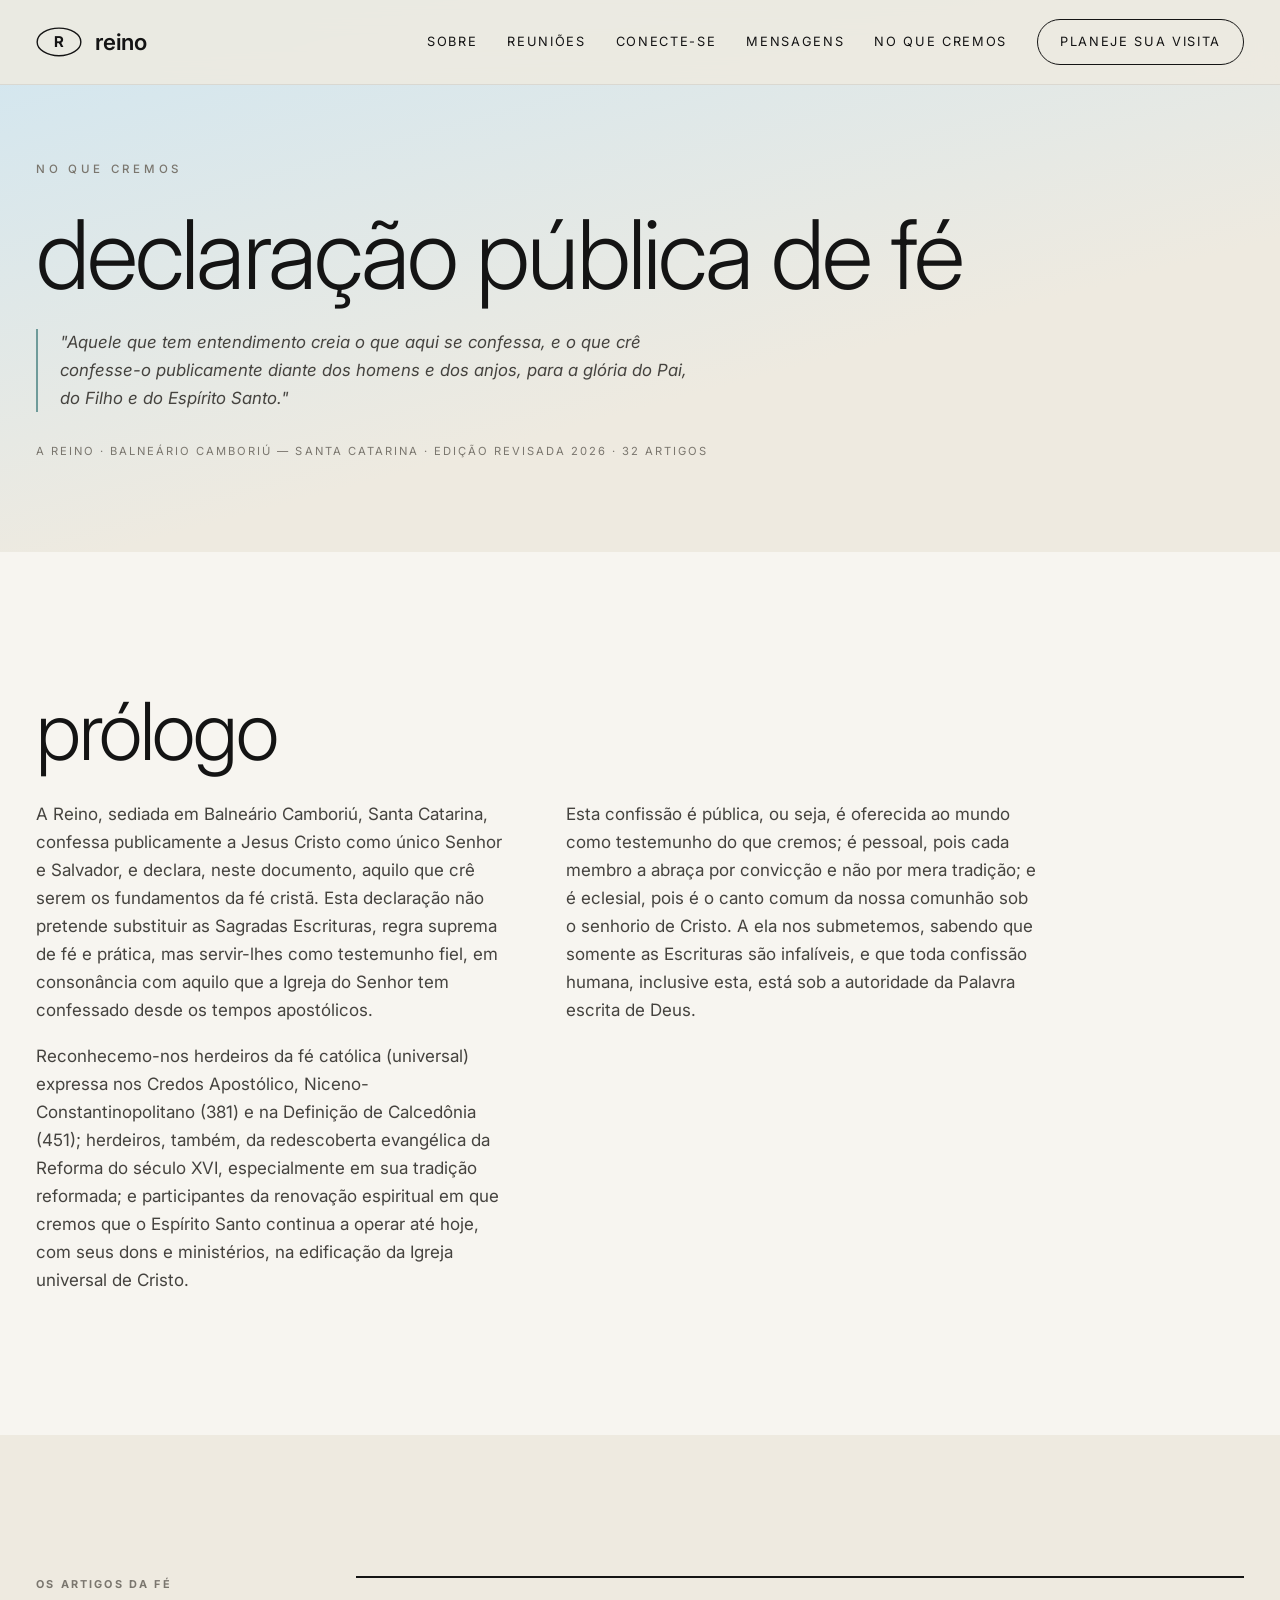
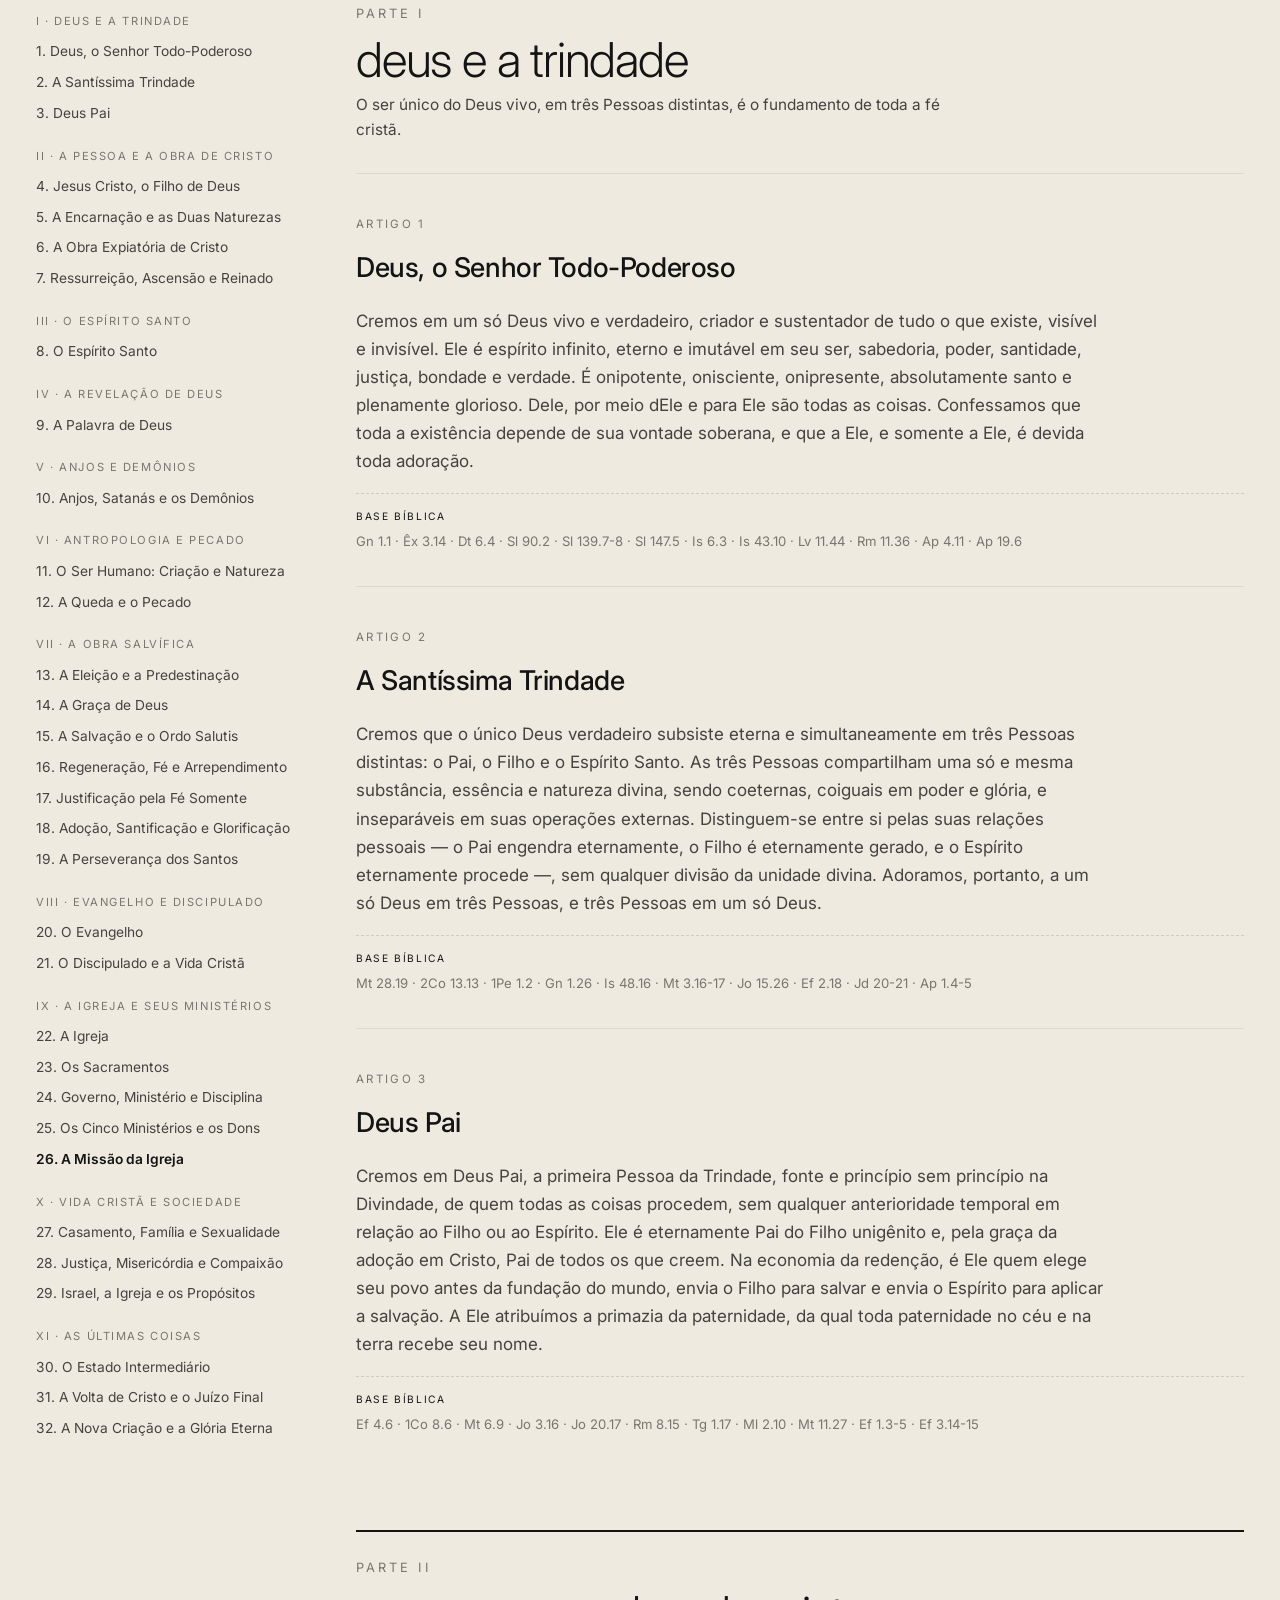
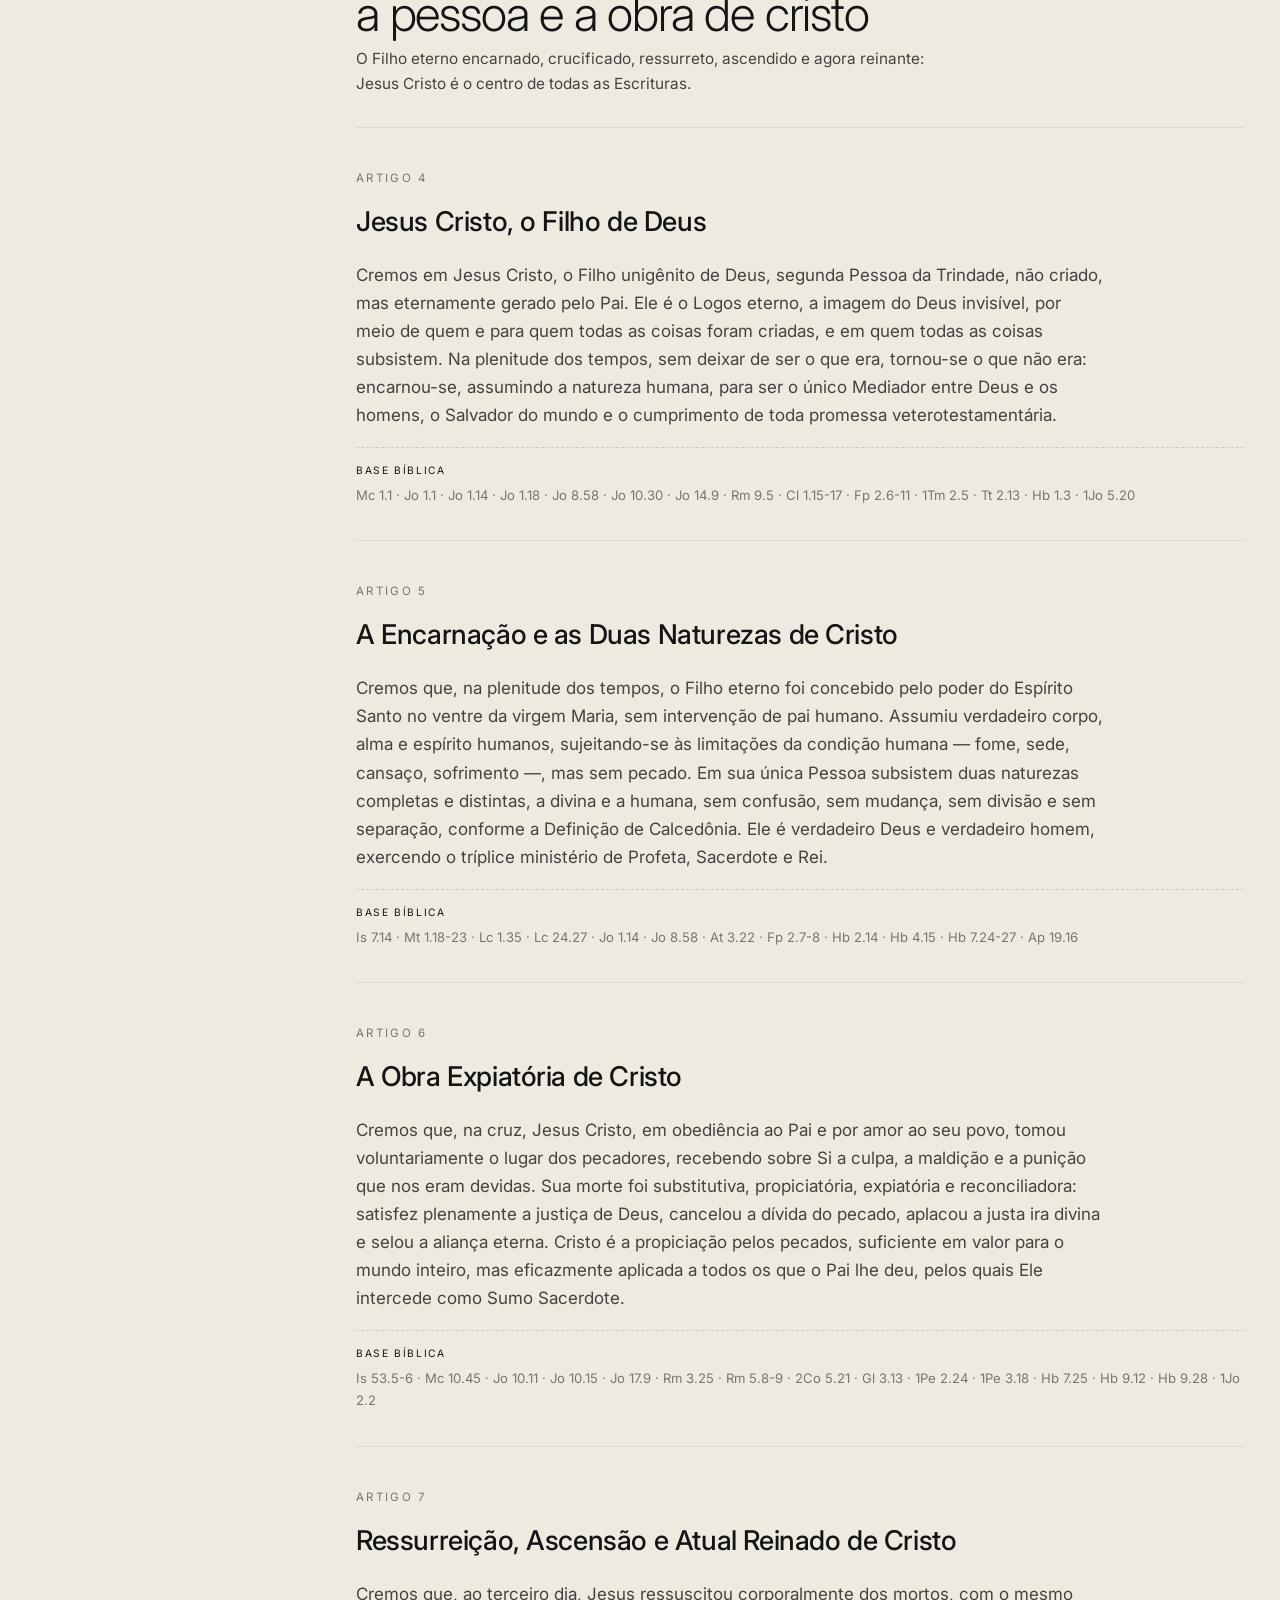
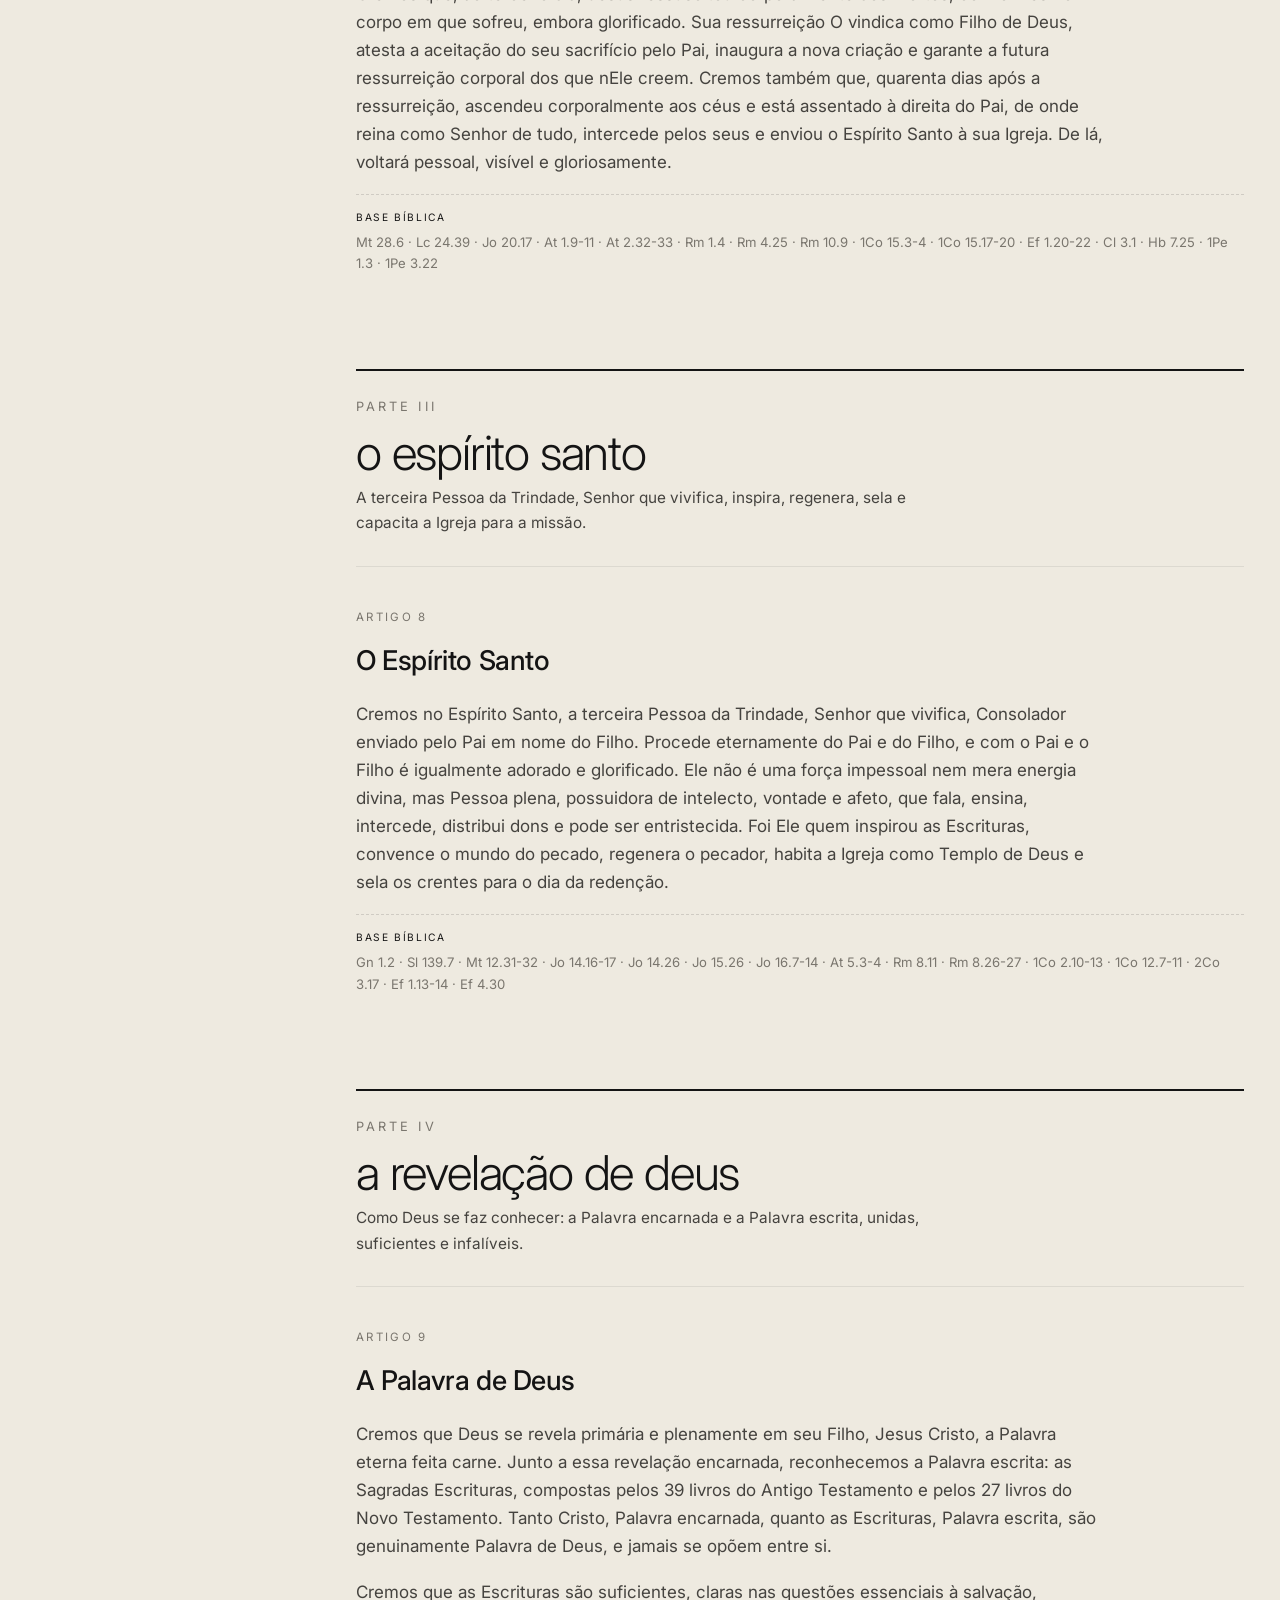
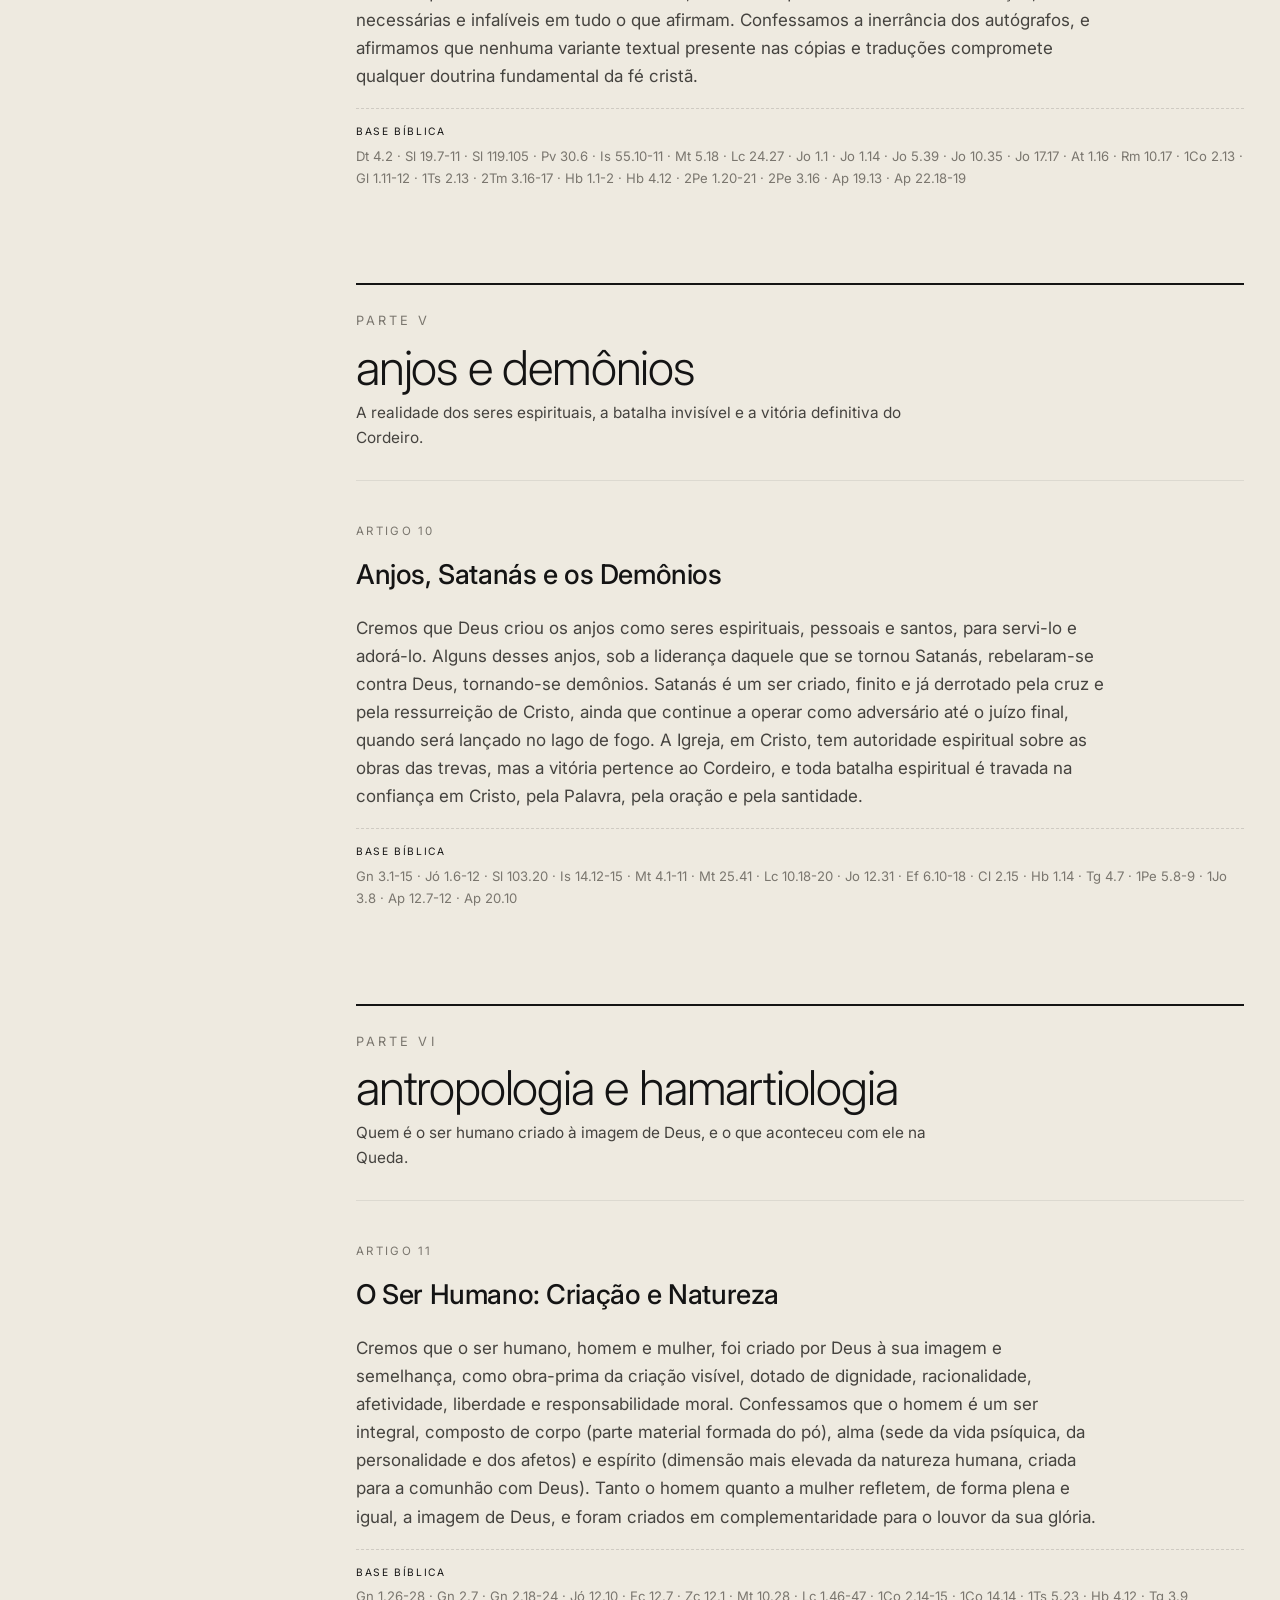
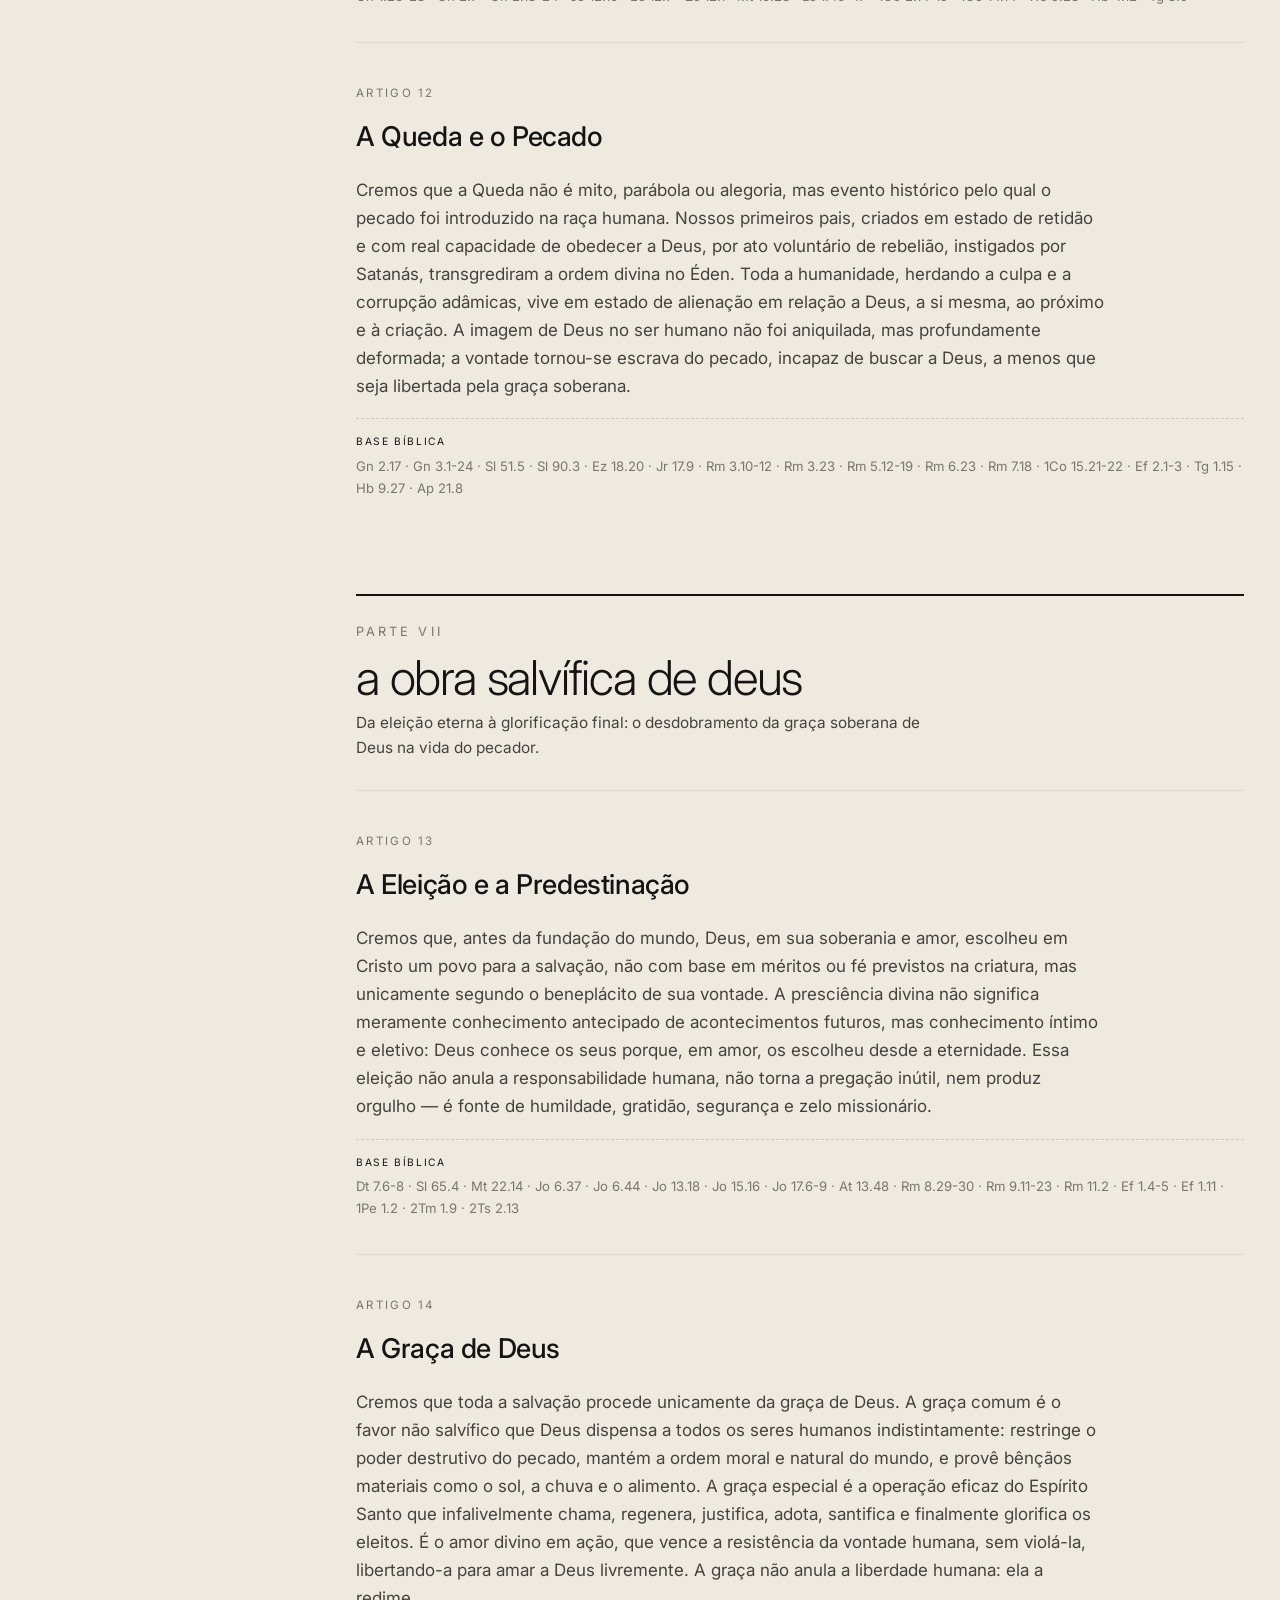
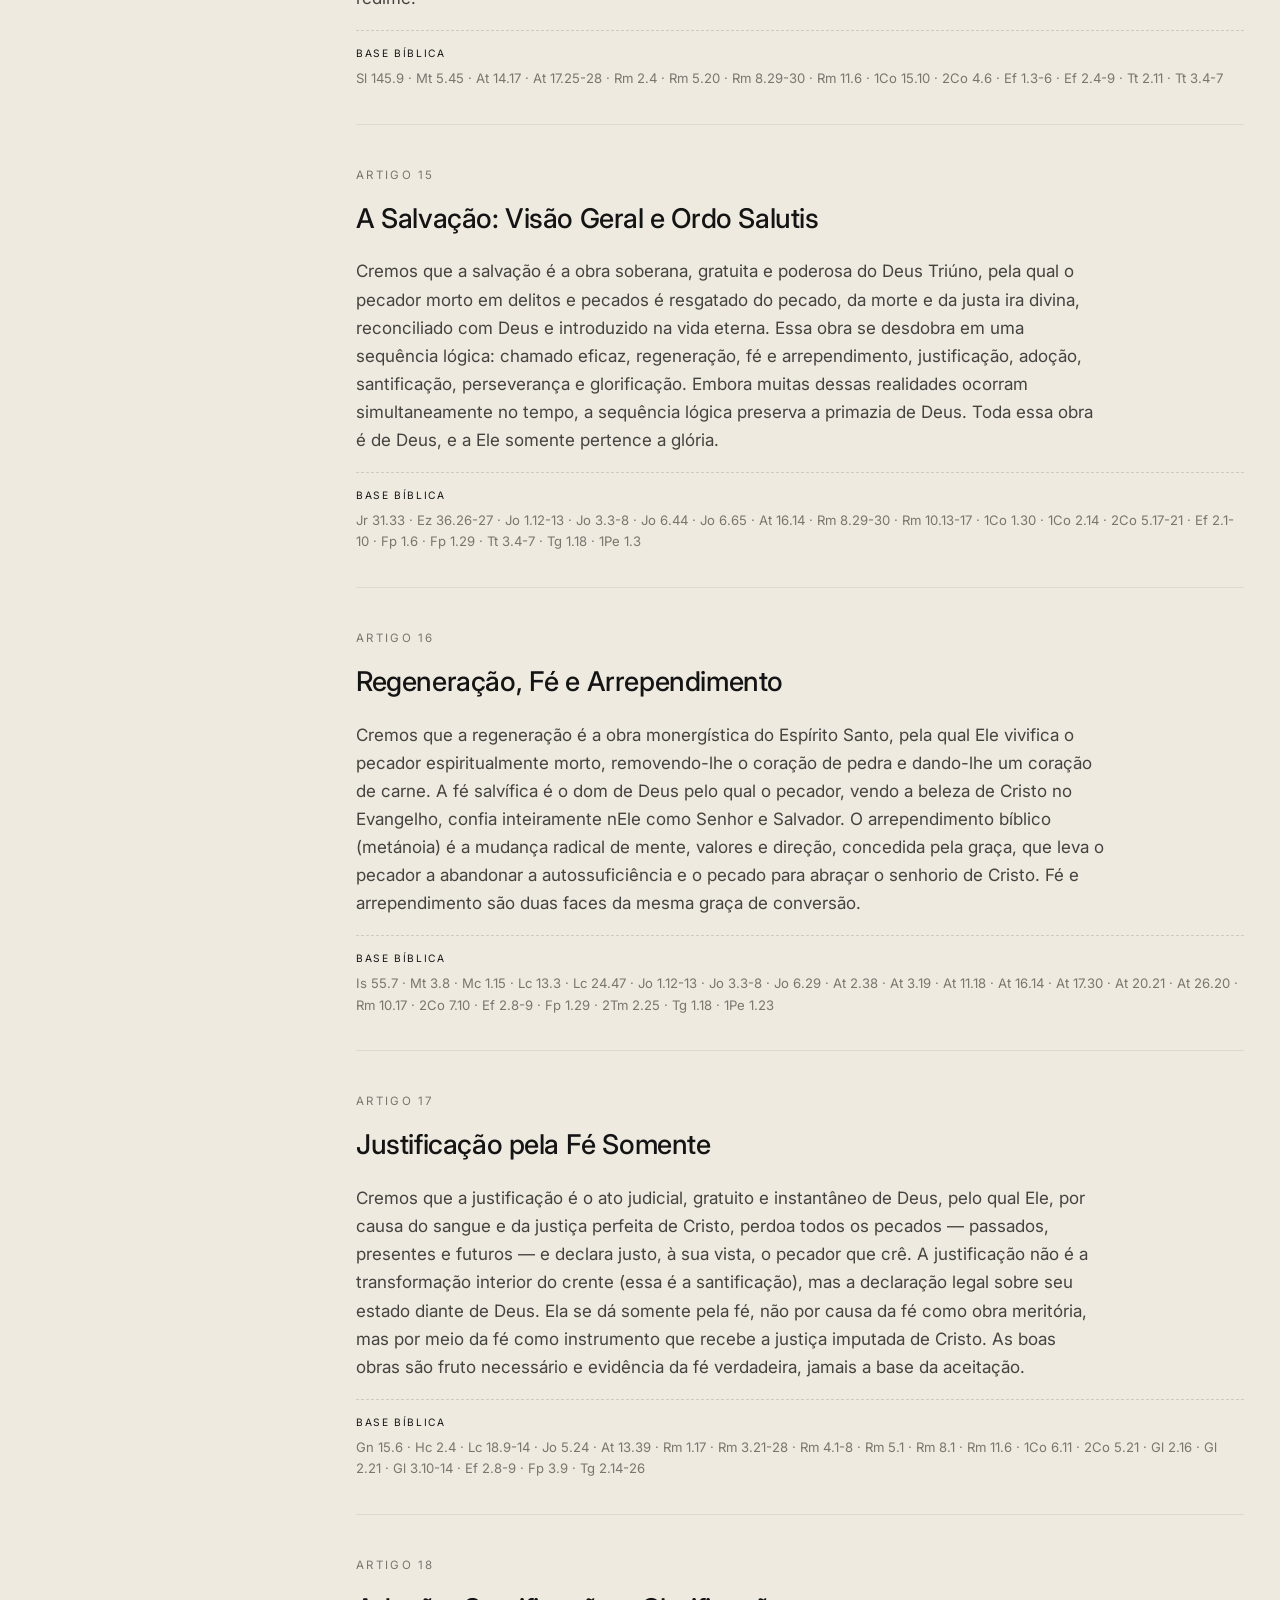
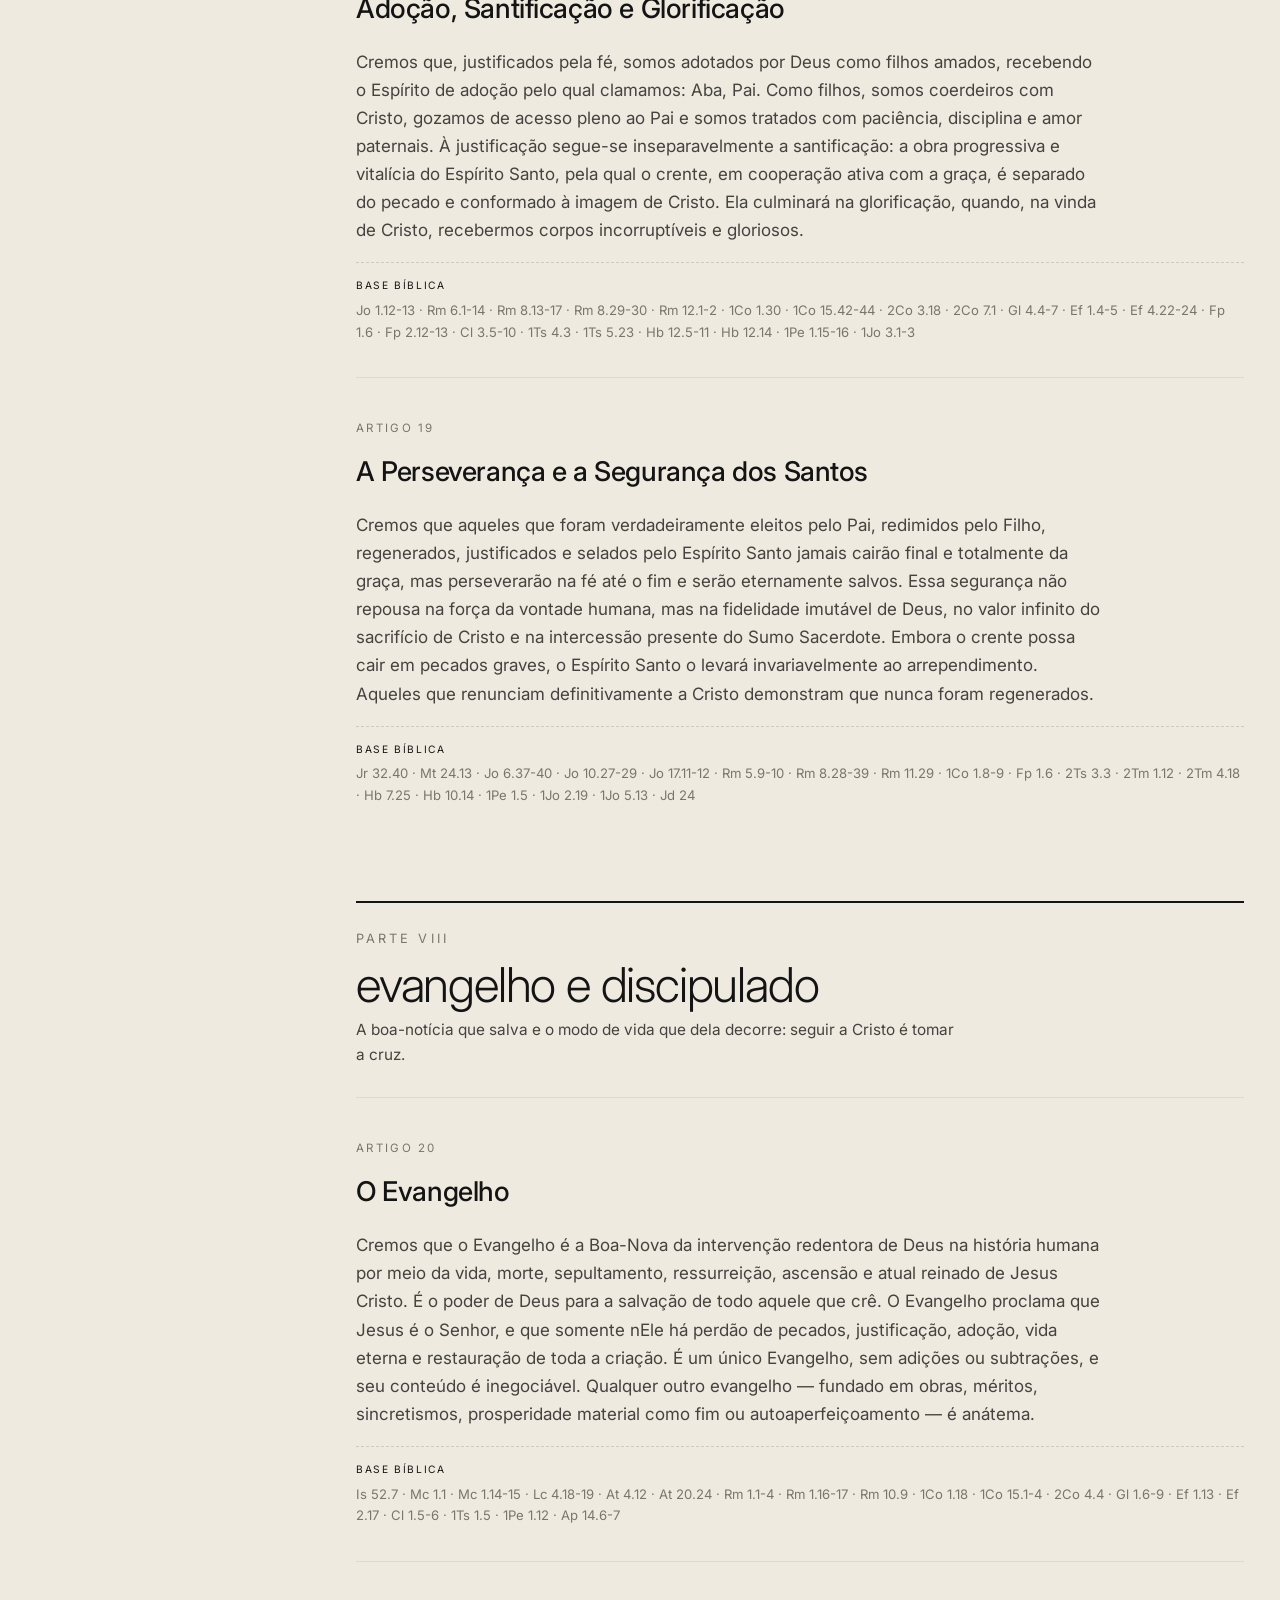
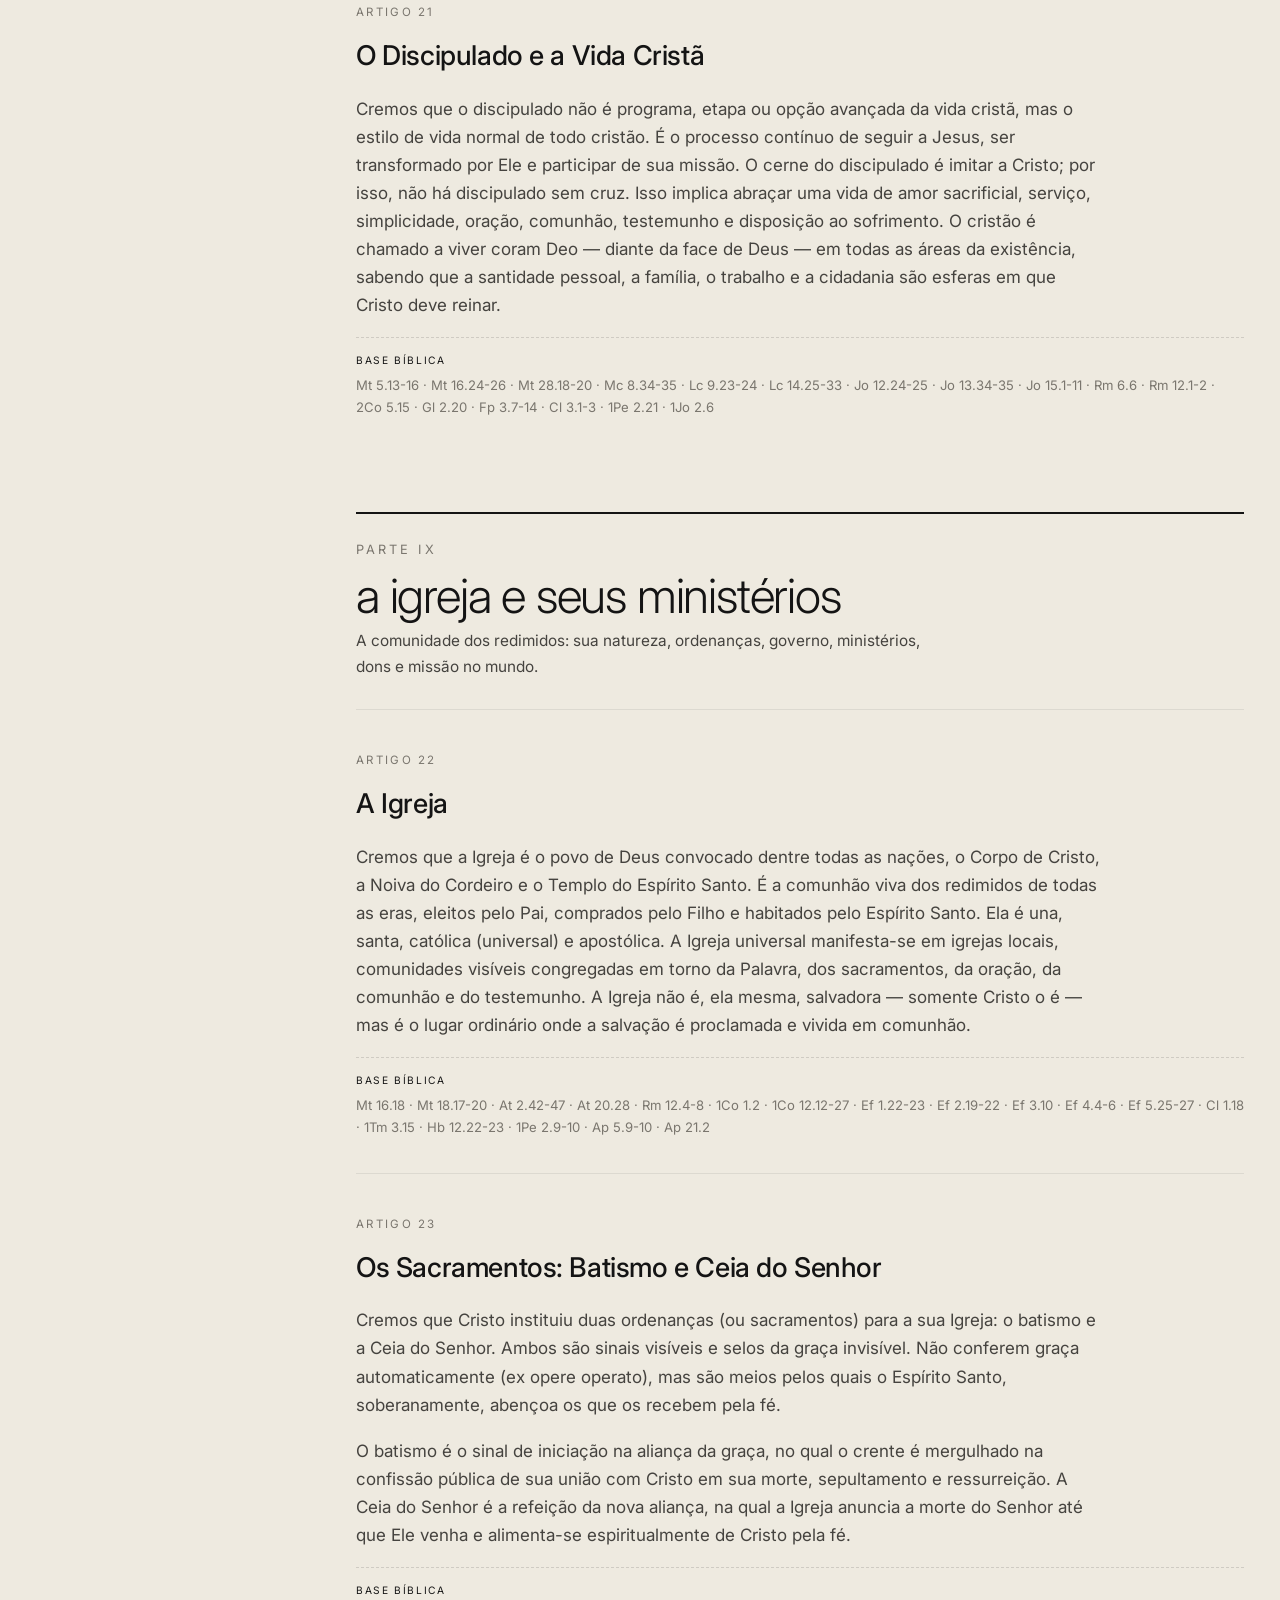
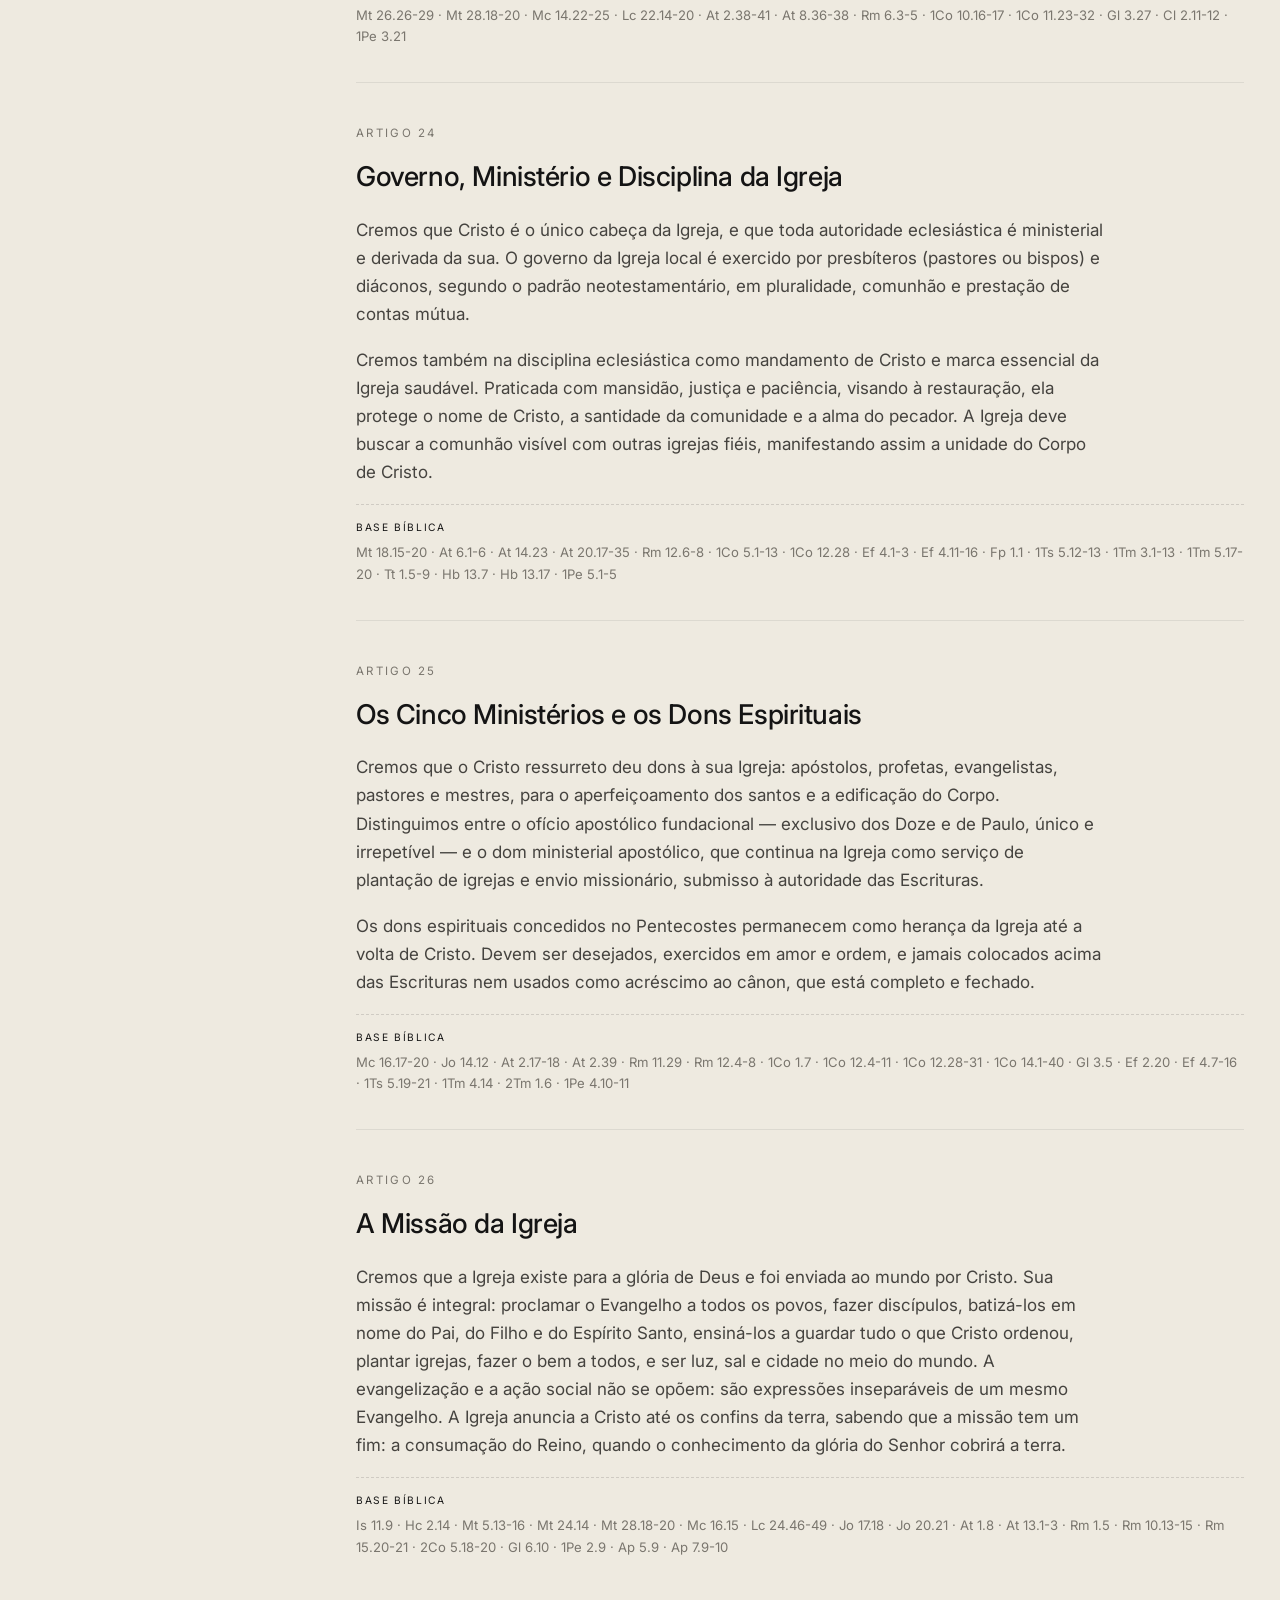
==== commit 5e534fc0: "Recolor site to all-pastel (remove dark sections) Per feedback: drop every near-black area and carry" ====
--- a/fe.html
+++ b/fe.html
@@ -5,7 +5,7 @@
   <meta name="viewport" content="width=device-width, initial-scale=1.0" />
   <title>No que cremos · Declaração Pública de Fé — a Reino</title>
   <meta name="description" content="A Declaração Pública de Fé da Reino (Balneário Camboriú): 32 artigos, do Deus Trino à nova criação, com base bíblica. Edição revisada 2026." />
-  <meta name="theme-color" content="#141414" />
+  <meta name="theme-color" content="#D0E6F1" />
   <link rel="preconnect" href="https://fonts.googleapis.com" />
   <link rel="preconnect" href="https://fonts.gstatic.com" crossorigin />
   <link href="https://fonts.googleapis.com/css2?family=Inter:wght@300;400;500;600;700&display=swap" rel="stylesheet" />
--- a/css/styles.css
+++ b/css/styles.css
@@ -26,9 +26,11 @@
   --mar-3: #A7C4C3;
 
   --white: #ffffff;
+  --accent: #6f9b9a;      /* sage — acentos gráficos com contraste, ainda suave */
+  --foot: #DFE3DC;        /* rodapé pastel */
   --line: rgba(20, 20, 20, 0.14);
   --line-soft: rgba(20, 20, 20, 0.08);
-  --line-on-ink: rgba(238, 234, 224, 0.16);
+  --line-on-ink: rgba(20, 20, 20, 0.12);
 
   --maxw: 1280px;
   --ease: cubic-bezier(0.22, 1, 0.36, 1);
@@ -170,28 +172,29 @@
    ============================================================ */
 .hero {
   position: relative; min-height: 100vh; display: flex; flex-direction: column; justify-content: flex-end;
-  background: var(--ink); color: var(--areia); padding: 120px 0 40px; overflow: hidden;
+  background: linear-gradient(165deg, var(--ceu) 0%, var(--areia) 58%, var(--areia) 100%);
+  color: var(--ink); padding: 120px 0 40px; overflow: hidden;
 }
 .hero-ring {
-  position: absolute; top: -12%; right: -8%; width: min(60vw, 640px); color: var(--line-on-ink);
-  pointer-events: none;
+  position: absolute; top: -14%; right: -8%; width: min(62vw, 680px); color: var(--mar-2);
+  opacity: 0.65; pointer-events: none;
 }
 .hero-ring svg { width: 100%; height: auto; }
 .hero-top { position: absolute; top: 120px; left: 0; right: 0; }
-.hero-eyebrow { color: rgba(238,234,224,0.6); }
-.hero-eyebrow .paren { color: var(--areia); }
+.hero-eyebrow { color: var(--muted); }
+.hero-eyebrow .paren { color: var(--accent); }
 .hero-main { position: relative; z-index: 2; }
-.hero-title { font-size: clamp(3.2rem, 13vw, 12rem); font-weight: 300; letter-spacing: -0.04em; line-height: 0.86; text-transform: lowercase; margin: 0; }
-.hero-title .x { font-weight: 200; color: var(--ceu-2); padding: 0 0.12em; }
-.hero-sub { margin: 30px 0 40px; font-size: clamp(1.05rem, 1.8vw, 1.35rem); color: rgba(238,234,224,0.78); max-width: 40ch; }
+.hero-title { font-size: clamp(3.2rem, 13vw, 12rem); font-weight: 300; letter-spacing: -0.04em; line-height: 0.86; text-transform: lowercase; margin: 0; text-wrap: balance; }
+.hero-title .x { font-weight: 200; color: var(--accent); padding: 0 0.12em; }
+.hero-sub { margin: 30px 0 40px; font-size: clamp(1.05rem, 1.8vw, 1.35rem); color: var(--ink-soft); max-width: 42ch; }
 .hero-actions { display: flex; flex-wrap: wrap; gap: 14px; align-items: center; }
 .hero-times {
   display: flex; flex-wrap: wrap; gap: 8px 26px; align-items: baseline; margin-top: 48px;
-  padding-top: 26px; border-top: 1px solid var(--line-on-ink);
-}
-.hero-times .lbl { text-transform: uppercase; letter-spacing: 0.2em; font-size: 0.68rem; color: rgba(238,234,224,0.55); margin-right: 8px; }
+  padding-top: 26px; border-top: 1px solid var(--line);
+}
+.hero-times .lbl { text-transform: uppercase; letter-spacing: 0.2em; font-size: 0.68rem; color: var(--muted); margin-right: 8px; }
 .hero-times .slot { font-size: clamp(1.1rem, 2vw, 1.5rem); font-weight: 300; font-variant-numeric: tabular-nums; }
-.hero-times .sep { color: var(--ceu-2); }
+.hero-times .sep { color: var(--accent); }
 
 /* ============================================================
    MANIFESTO (Reino x religião)
@@ -276,16 +279,16 @@
 /* ============================================================
    CONECTE-SE (ink)
    ============================================================ */
-.section-conecte { background: var(--ink); color: var(--areia); }
+.section-conecte { background: var(--mar); color: var(--ink); }
 .conecte-head { max-width: 24ch; margin-bottom: clamp(44px, 6vw, 80px); }
-.conecte-head .lead { color: rgba(238,234,224,0.72); }
+.conecte-head .lead { color: var(--ink-soft); }
 .conecte-grid { display: grid; grid-template-columns: repeat(2, 1fr); gap: 0; border-top: 1px solid var(--line-on-ink); }
 .cn { padding: 40px 40px 40px 0; border-bottom: 1px solid var(--line-on-ink); border-right: 1px solid var(--line-on-ink); }
 .cn:nth-child(2n) { padding-right: 0; border-right: none; padding-left: 40px; }
-.cn .num { font-size: 0.8rem; letter-spacing: 0.2em; color: var(--ceu-2); }
+.cn .num { font-size: 0.8rem; letter-spacing: 0.2em; color: var(--accent); }
 .cn h3 { font-weight: 400; font-size: clamp(1.5rem, 3vw, 2.2rem); text-transform: lowercase; letter-spacing: -0.02em; margin: 14px 0 12px; }
-.cn p { color: rgba(238,234,224,0.72); font-size: 0.98rem; margin: 0 0 22px; max-width: 42ch; }
-.cn .textlink { color: var(--areia); }
+.cn p { color: var(--ink-soft); font-size: 0.98rem; margin: 0 0 22px; max-width: 42ch; }
+.cn .textlink { color: var(--ink); }
 
 /* ============================================================
    MENSAGENS
@@ -307,7 +310,7 @@
 /* ============================================================
    EVENTOS
    ============================================================ */
-.section-eventos { background: var(--mar); }
+.section-eventos { background: var(--ceu); }
 .ev-list { display: flex; flex-direction: column; }
 .ev {
   display: grid; grid-template-columns: 200px 1fr auto; gap: 30px; align-items: center;
@@ -357,16 +360,16 @@
 /* ============================================================
    FOOTER
    ============================================================ */
-.site-footer { background: var(--ink); color: var(--areia); padding: 70px 0 34px; }
-.footer-word { color: rgba(238,234,224,0.9); padding-bottom: 50px; border-bottom: 1px solid var(--line-on-ink); }
+.site-footer { background: var(--foot); color: var(--ink); padding: 70px 0 34px; }
+.footer-word { color: var(--ink); padding-bottom: 50px; border-bottom: 1px solid var(--line); }
 .footer-grid { display: grid; grid-template-columns: 1.6fr 1fr 1fr 1fr; gap: 40px; padding: 50px 0; }
-.footer-brand .mark { color: var(--areia); }
-.footer-brand p { color: rgba(238,234,224,0.6); margin: 18px 0 0; font-size: 0.94rem; max-width: 30ch; }
-.footcol h4 { text-transform: uppercase; letter-spacing: 0.2em; font-size: 0.68rem; color: rgba(238,234,224,0.5); margin: 0 0 18px; font-weight: 500; }
-.footcol a, .footcol p { display: block; color: rgba(238,234,224,0.78); padding: 6px 0; font-size: 0.92rem; margin: 0; transition: color 0.2s; }
-.footcol a:hover { color: var(--areia); }
-.footer-bottom { display: flex; justify-content: space-between; flex-wrap: wrap; gap: 12px; padding-top: 26px; border-top: 1px solid var(--line-on-ink); }
-.footer-bottom p { margin: 0; color: rgba(238,234,224,0.5); font-size: 0.78rem; }
+.footer-brand .mark { color: var(--ink); }
+.footer-brand p { color: var(--ink-soft); margin: 18px 0 0; font-size: 0.94rem; max-width: 30ch; }
+.footcol h4 { text-transform: uppercase; letter-spacing: 0.2em; font-size: 0.68rem; color: var(--muted); margin: 0 0 18px; font-weight: 500; }
+.footcol a, .footcol p { display: block; color: var(--ink-soft); padding: 6px 0; font-size: 0.92rem; margin: 0; transition: color 0.2s; }
+.footcol a:hover { color: var(--ink); }
+.footer-bottom { display: flex; justify-content: space-between; flex-wrap: wrap; gap: 12px; padding-top: 26px; border-top: 1px solid var(--line); }
+.footer-bottom p { margin: 0; color: var(--muted); font-size: 0.78rem; }
 
 /* ============================================================
    REVEAL
@@ -377,11 +380,11 @@
 /* ============================================================
    DECLARAÇÃO DE FÉ (fe.html)
    ============================================================ */
-.fe-hero { background: var(--ink); color: var(--areia); padding: 160px 0 80px; }
-.fe-hero .eyebrow { color: rgba(238,234,224,0.6); }
+.fe-hero { background: linear-gradient(165deg, var(--ceu) 0%, var(--areia) 65%); color: var(--ink); padding: 160px 0 80px; }
+.fe-hero .eyebrow { color: var(--muted); }
 .fe-hero h1 { font-weight: 300; font-size: clamp(2.6rem, 8vw, 6rem); letter-spacing: -0.03em; line-height: 0.94; text-transform: lowercase; margin: 0 0 30px; }
-.fe-hero .epigraph { font-style: italic; color: rgba(238,234,224,0.75); max-width: 60ch; font-size: 1.05rem; border-left: 1px solid var(--ceu-2); padding-left: 22px; }
-.fe-hero .meta { margin-top: 30px; text-transform: uppercase; letter-spacing: 0.18em; font-size: 0.7rem; color: rgba(238,234,224,0.5); }
+.fe-hero .epigraph { font-style: italic; color: var(--ink-soft); max-width: 60ch; font-size: 1.05rem; border-left: 2px solid var(--accent); padding-left: 22px; }
+.fe-hero .meta { margin-top: 30px; text-transform: uppercase; letter-spacing: 0.18em; font-size: 0.7rem; color: var(--muted); }
 
 .fe-prologo { background: var(--paper); }
 .fe-prologo .h2 { margin-bottom: 30px; }
@@ -413,11 +416,11 @@
   font-size: 0.82rem; color: var(--muted);
 }
 .artigo .ref .l { text-transform: uppercase; letter-spacing: 0.16em; font-size: 0.64rem; color: var(--ink); display: block; margin-bottom: 6px; }
-.fe-doxologia { background: var(--ink); color: var(--areia); text-align: center; }
-.fe-doxologia .k { text-transform: uppercase; letter-spacing: 0.24em; font-size: 0.72rem; color: var(--ceu-2); margin-bottom: 26px; }
+.fe-doxologia { background: var(--mar); color: var(--ink); text-align: center; }
+.fe-doxologia .k { text-transform: uppercase; letter-spacing: 0.24em; font-size: 0.72rem; color: var(--accent); margin-bottom: 26px; }
 .fe-doxologia p { font-weight: 300; font-size: clamp(1.3rem, 3vw, 2rem); line-height: 1.4; max-width: 26ch; margin: 0 auto; letter-spacing: -0.01em; }
 .fe-doxologia .amem { margin-top: 26px; font-size: 1.4rem; }
-.fe-doxologia .place { margin-top: 40px; text-transform: uppercase; letter-spacing: 0.18em; font-size: 0.68rem; color: rgba(238,234,224,0.5); }
+.fe-doxologia .place { margin-top: 40px; text-transform: uppercase; letter-spacing: 0.18em; font-size: 0.68rem; color: var(--ink-soft); }
 
 /* ============================================================
    RESPONSIVE
